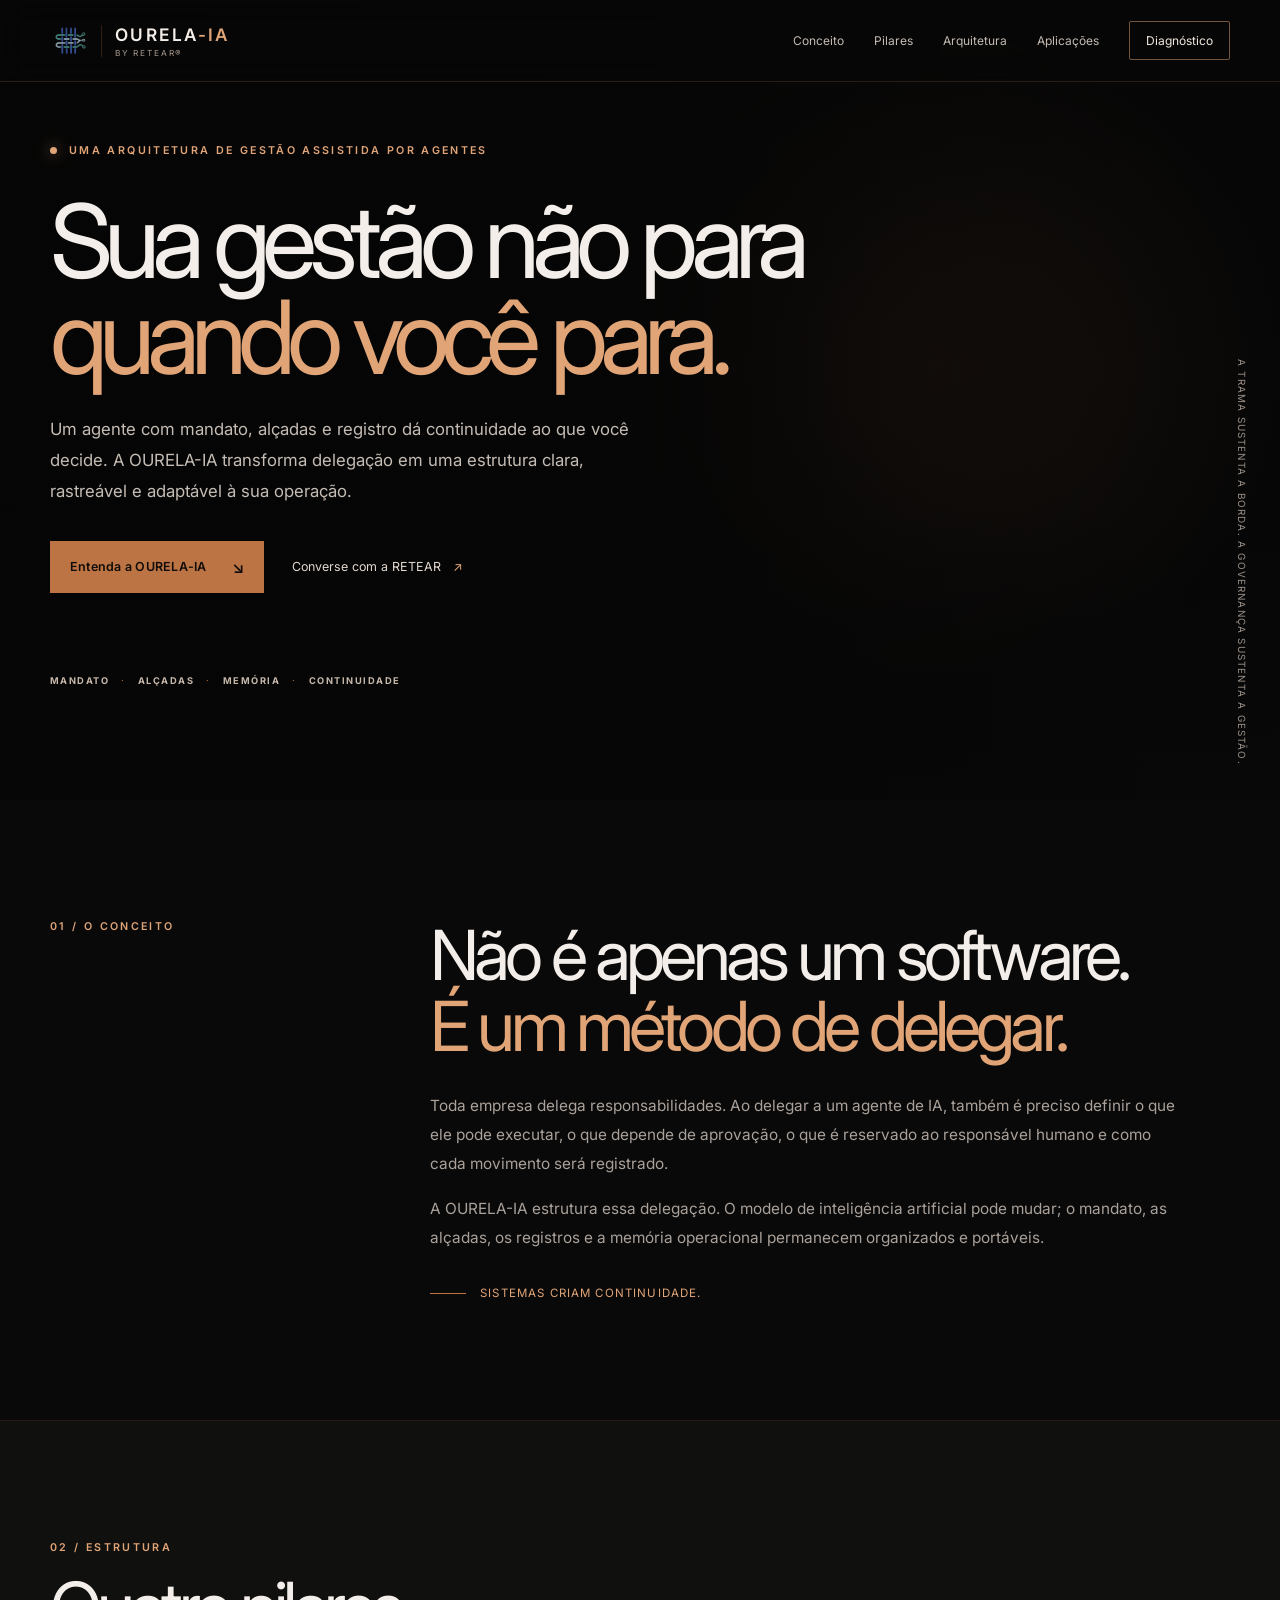
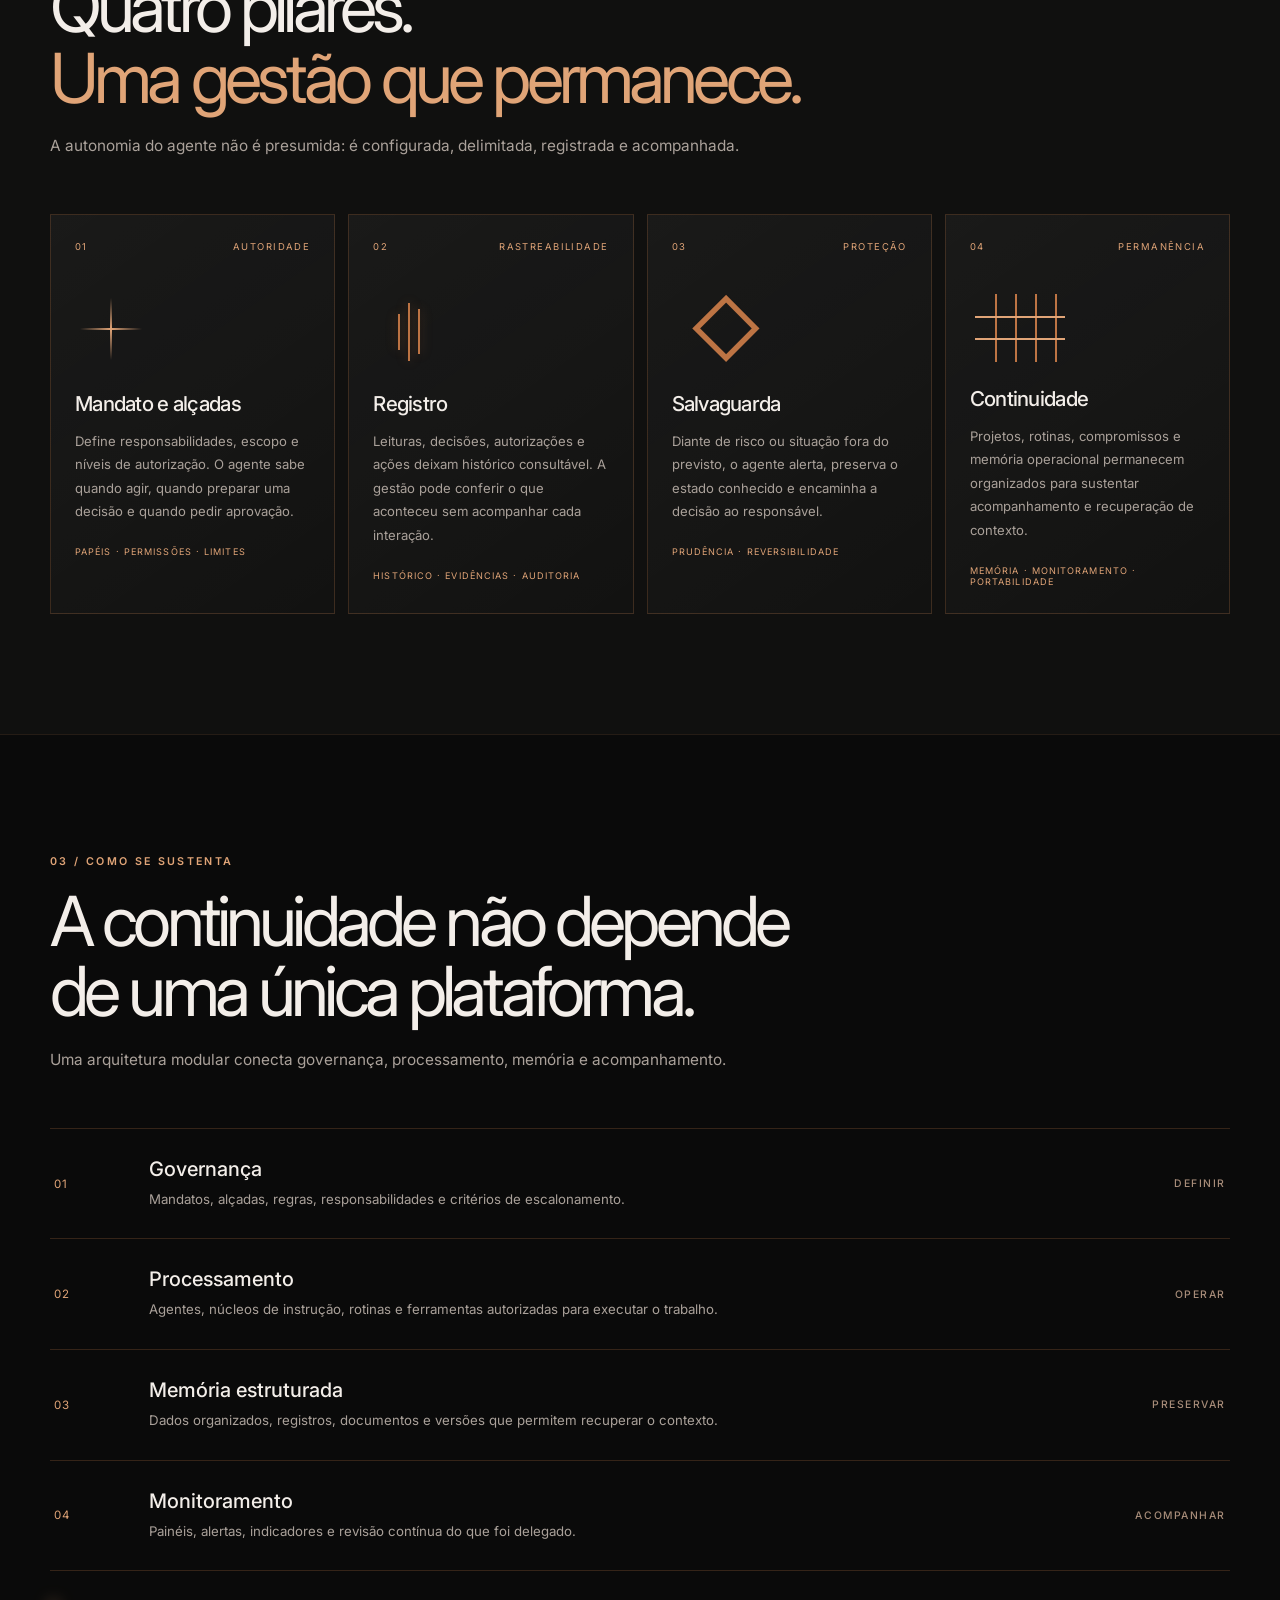
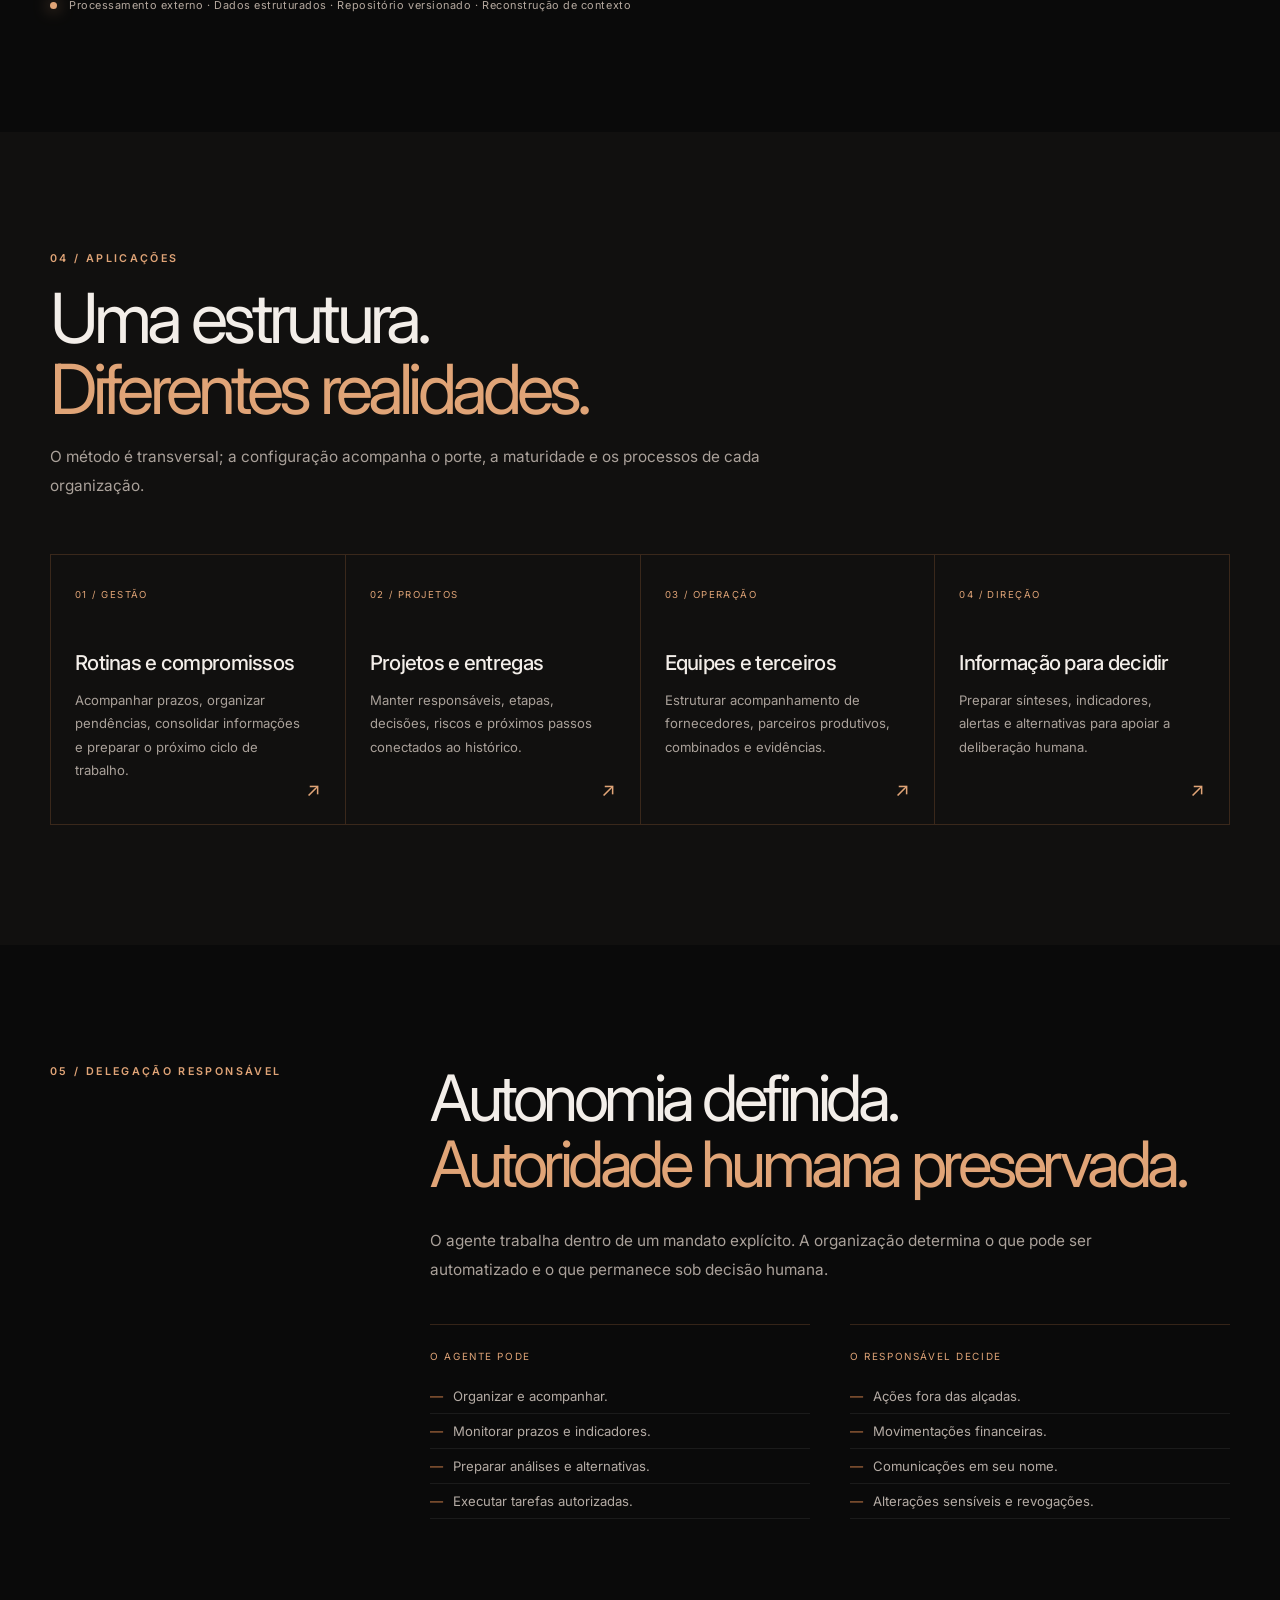
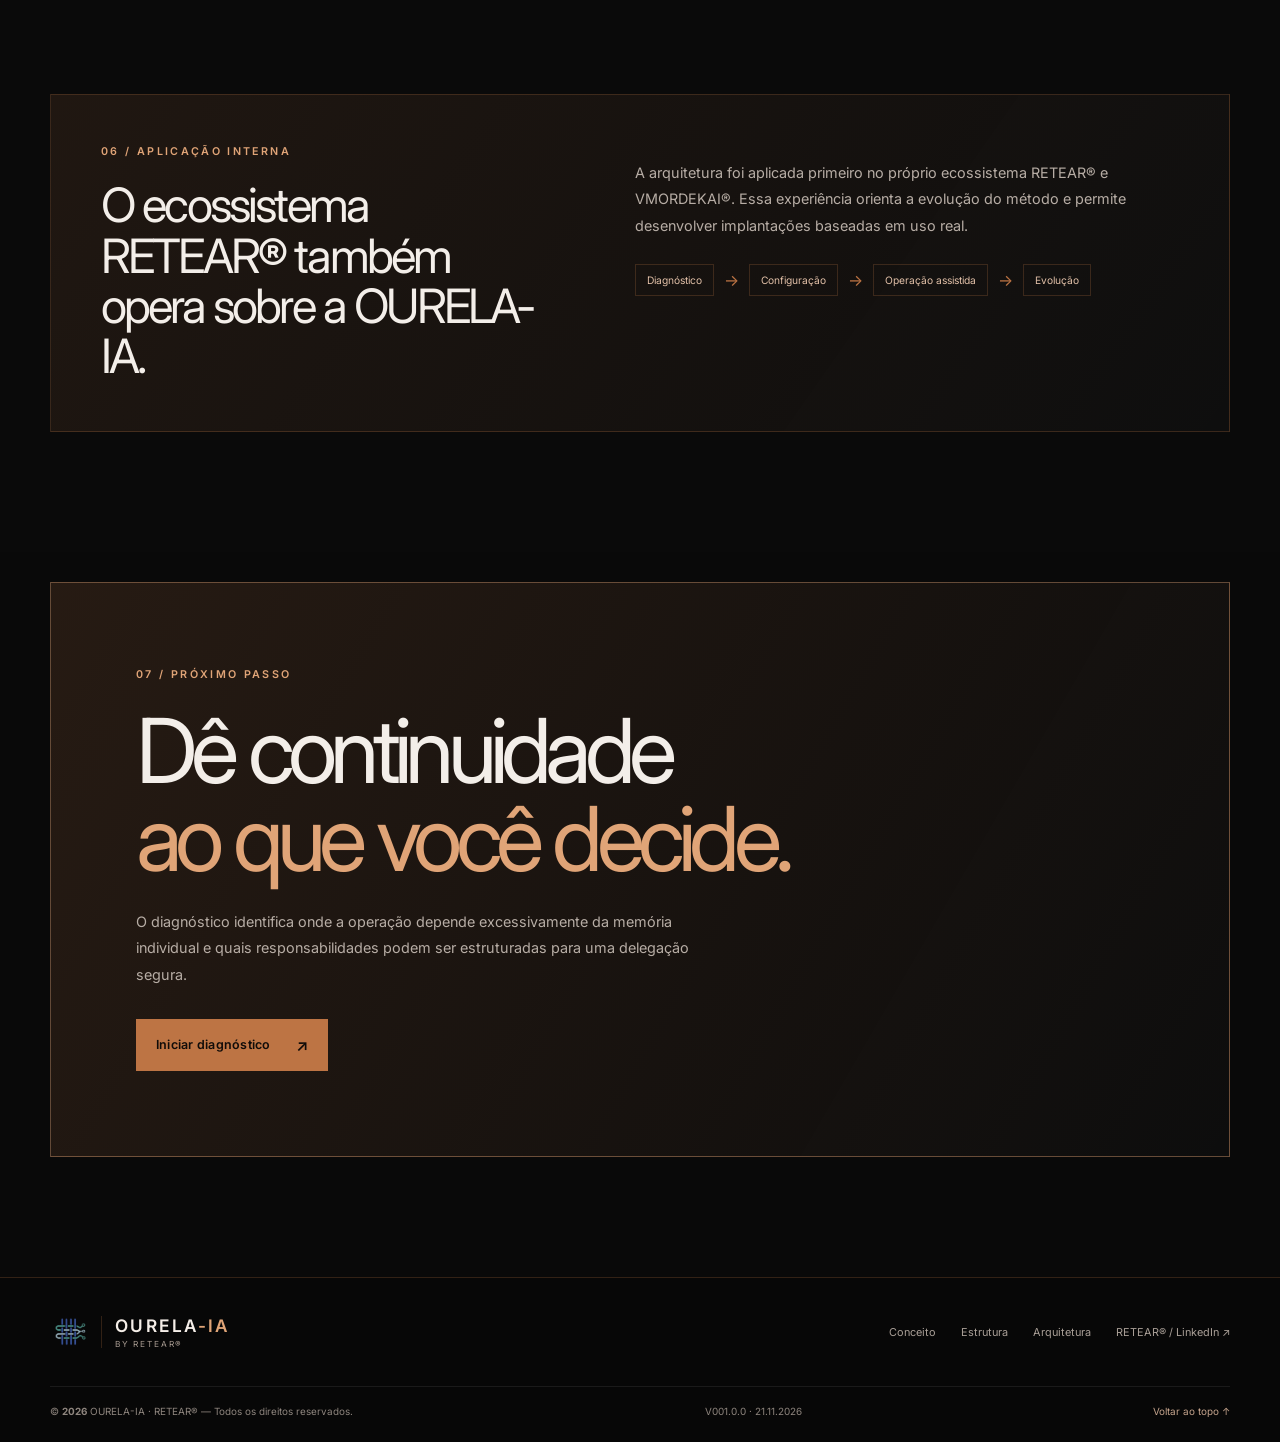
==== index.html @ 4cc05b5e "Initial commit" ====
<!doctype html>
<html lang="pt-BR">
<head>
  <meta charset="utf-8"><meta name="viewport" content="width=device-width,initial-scale=1">
  <title>OURELA-IA — Gestão com continuidade</title>
  <meta name="description" content="OURELA-IA estrutura a delegação a agentes de inteligência artificial com mandato, alçadas, memória operacional e registro.">
  <meta name="theme-color" content="#090909">
  <meta property="og:title" content="OURELA-IA — Gestão com continuidade">
  <meta property="og:description" content="Sua gestão não para quando você para.">
  <meta property="og:image" content="assets/ourela-weave.png">
  <link rel="preconnect" href="https://fonts.googleapis.com"><link rel="preconnect" href="https://fonts.gstatic.com" crossorigin>
  <link href="https://fonts.googleapis.com/css2?family=Inter:wght@300;400;500;600;700&display=swap" rel="stylesheet">
  <link rel="stylesheet" href="css/ourela.css">
</head>
<body id="top">
  <header class="topbar">
    <a class="brand" href="#top" aria-label="OURELA-IA início">
      <img src="assets/logo-retear.png" alt="Símbolo RETEAR" class="brand-symbol">
      <span class="brand-divider"></span><span class="brand-name">OURELA<span>-IA</span><small>by RETEAR®</small></span>
    </a>
    <button class="menu-toggle" aria-expanded="false" aria-controls="main-nav" aria-label="Abrir menu">☰</button>
    <nav id="main-nav"><a href="#conceito">Conceito</a><a href="#pilares">Pilares</a><a href="#arquitetura">Arquitetura</a><a href="#aplicacoes">Aplicações</a><a href="#contato" class="nav-cta">Diagnóstico</a></nav>
  </header>

  <main>
    <section class="hero">
      <div class="hero-image" aria-hidden="true"></div><div class="hero-shade" aria-hidden="true"></div>
      <div class="hero-content wrap">
        <div class="eyebrow reveal"><i></i> Uma arquitetura de gestão assistida por agentes</div>
        <h1 class="reveal">Sua gestão não para <em>quando você para.</em></h1>
        <p class="hero-lead reveal">Um agente com mandato, alçadas e registro dá continuidade ao que você decide. A OURELA-IA transforma delegação em uma estrutura clara, rastreável e adaptável à sua operação.</p>
        <div class="hero-actions reveal"><a class="button button-copper" href="#conceito">Entenda a OURELA-IA <span>↘</span></a><a class="text-link" href="#contato">Converse com a RETEAR <span>↗</span></a></div>
        <div class="hero-stamp reveal"><b>MANDATO</b><span>·</span><b>ALÇADAS</b><span>·</span><b>MEMÓRIA</b><span>·</span><b>CONTINUIDADE</b></div>
      </div>
      <div class="hero-caption">A trama sustenta a borda. A governança sustenta a gestão.</div>
    </section>

    <section class="intro section" id="conceito"><div class="wrap intro-grid">
      <div class="section-label reveal">01 / O conceito</div>
      <div class="intro-copy reveal"><h2>Não é apenas um software.<br><em>É um método de delegar.</em></h2><p>Toda empresa delega responsabilidades. Ao delegar a um agente de IA, também é preciso definir o que ele pode executar, o que depende de aprovação, o que é reservado ao responsável humano e como cada movimento será registrado.</p><p>A OURELA-IA estrutura essa delegação. O modelo de inteligência artificial pode mudar; o mandato, as alçadas, os registros e a memória operacional permanecem organizados e portáveis.</p><div class="signature-line"><span></span> Sistemas criam continuidade.</div></div>
    </div></section>

    <section class="pillars section" id="pilares"><div class="wrap"><div class="section-heading reveal"><div class="section-label">02 / Estrutura</div><h2>Quatro pilares.<br><em>Uma gestão que permanece.</em></h2><p>A autonomia do agente não é presumida: é configurada, delimitada, registrada e acompanhada.</p></div>
      <div class="pillar-grid">
        <article class="pillar reveal"><div class="pillar-top"><span>01</span><span>Autoridade</span></div><div class="pillar-glyph glyph-cross"><i></i><i></i></div><h3>Mandato e alçadas</h3><p>Define responsabilidades, escopo e níveis de autorização. O agente sabe quando agir, quando preparar uma decisão e quando pedir aprovação.</p><small>Papéis · Permissões · Limites</small></article>
        <article class="pillar reveal"><div class="pillar-top"><span>02</span><span>Rastreabilidade</span></div><div class="pillar-glyph glyph-record"><i></i><i></i><i></i></div><h3>Registro</h3><p>Leituras, decisões, autorizações e ações deixam histórico consultável. A gestão pode conferir o que aconteceu sem acompanhar cada interação.</p><small>Histórico · Evidências · Auditoria</small></article>
        <article class="pillar reveal"><div class="pillar-top"><span>03</span><span>Proteção</span></div><div class="pillar-glyph glyph-shield">◇</div><h3>Salvaguarda</h3><p>Diante de risco ou situação fora do previsto, o agente alerta, preserva o estado conhecido e encaminha a decisão ao responsável.</p><small>Prudência · Reversibilidade</small></article>
        <article class="pillar reveal"><div class="pillar-top"><span>04</span><span>Permanência</span></div><div class="pillar-glyph glyph-weave"><i></i><i></i><i></i><i></i></div><h3>Continuidade</h3><p>Projetos, rotinas, compromissos e memória operacional permanecem organizados para sustentar acompanhamento e recuperação de contexto.</p><small>Memória · Monitoramento · Portabilidade</small></article>
      </div>
    </div></section>

    <section class="architecture section" id="arquitetura"><div class="wrap"><div class="section-heading reveal"><div class="section-label">03 / Como se sustenta</div><h2>A continuidade não depende<br>de uma única plataforma.</h2><p>Uma arquitetura modular conecta governança, processamento, memória e acompanhamento.</p></div>
      <div class="architecture-list">
        <article class="architecture-row reveal"><span>01</span><div><h3>Governança</h3><p>Mandatos, alçadas, regras, responsabilidades e critérios de escalonamento.</p></div><b>Definir</b></article>
        <article class="architecture-row reveal"><span>02</span><div><h3>Processamento</h3><p>Agentes, núcleos de instrução, rotinas e ferramentas autorizadas para executar o trabalho.</p></div><b>Operar</b></article>
        <article class="architecture-row reveal"><span>03</span><div><h3>Memória estruturada</h3><p>Dados organizados, registros, documentos e versões que permitem recuperar o contexto.</p></div><b>Preservar</b></article>
        <article class="architecture-row reveal"><span>04</span><div><h3>Monitoramento</h3><p>Painéis, alertas, indicadores e revisão contínua do que foi delegado.</p></div><b>Acompanhar</b></article>
      </div>
      <div class="architecture-foot reveal"><span class="pulse-dot"></span> Processamento externo · Dados estruturados · Repositório versionado · Reconstrução de contexto</div>
    </div></section>

    <section class="applications section" id="aplicacoes"><div class="wrap"><div class="section-heading reveal"><div class="section-label">04 / Aplicações</div><h2>Uma estrutura.<br><em>Diferentes realidades.</em></h2><p>O método é transversal; a configuração acompanha o porte, a maturidade e os processos de cada organização.</p></div>
      <div class="application-grid">
        <article class="application reveal"><span>01 / GESTÃO</span><h3>Rotinas e compromissos</h3><p>Acompanhar prazos, organizar pendências, consolidar informações e preparar o próximo ciclo de trabalho.</p><b>↗</b></article>
        <article class="application reveal"><span>02 / PROJETOS</span><h3>Projetos e entregas</h3><p>Manter responsáveis, etapas, decisões, riscos e próximos passos conectados ao histórico.</p><b>↗</b></article>
        <article class="application reveal"><span>03 / OPERAÇÃO</span><h3>Equipes e terceiros</h3><p>Estruturar acompanhamento de fornecedores, parceiros produtivos, combinados e evidências.</p><b>↗</b></article>
        <article class="application reveal"><span>04 / DIREÇÃO</span><h3>Informação para decidir</h3><p>Preparar sínteses, indicadores, alertas e alternativas para apoiar a deliberação humana.</p><b>↗</b></article>
      </div>
    </div></section>

    <section class="human section"><div class="wrap human-grid"><div class="section-label reveal">05 / Delegação responsável</div><div class="human-copy reveal"><h2>Autonomia definida.<br><em>Autoridade humana preservada.</em></h2><p>O agente trabalha dentro de um mandato explícito. A organização determina o que pode ser automatizado e o que permanece sob decisão humana.</p><div class="human-columns"><div><small>O AGENTE PODE</small><ul><li>Organizar e acompanhar.</li><li>Monitorar prazos e indicadores.</li><li>Preparar análises e alternativas.</li><li>Executar tarefas autorizadas.</li></ul></div><div><small>O RESPONSÁVEL DECIDE</small><ul><li>Ações fora das alçadas.</li><li>Movimentações financeiras.</li><li>Comunicações em seu nome.</li><li>Alterações sensíveis e revogações.</li></ul></div></div></div></div></section>

    <section class="proof section"><div class="wrap proof-panel reveal"><div><div class="section-label">06 / Aplicação interna</div><h2>O ecossistema RETEAR® também opera sobre a OURELA-IA.</h2></div><div><p>A arquitetura foi aplicada primeiro no próprio ecossistema RETEAR® e VMORDEKAI®. Essa experiência orienta a evolução do método e permite desenvolver implantações baseadas em uso real.</p><div class="steps"><span>Diagnóstico</span><i>→</i><span>Configuração</span><i>→</i><span>Operação assistida</span><i>→</i><span>Evolução</span></div></div></div></section>

    <section class="contact section" id="contato"><div class="wrap contact-panel reveal"><div class="section-label">07 / Próximo passo</div><h2>Dê continuidade<br><em>ao que você decide.</em></h2><p>O diagnóstico identifica onde a operação depende excessivamente da memória individual e quais responsabilidades podem ser estruturadas para uma delegação segura.</p><a class="button button-copper" href="https://wa.me/5541997584893?text=Ol%C3%A1%21%20Gostaria%20de%20conhecer%20a%20OURELA-IA%20e%20agendar%20um%20diagn%C3%B3stico." target="_blank" rel="noopener noreferrer">Iniciar diagnóstico <span>↗</span></a></div></section>
  </main>

  <footer class="footer"><div class="wrap footer-main"><a class="brand footer-brand" href="#top"><img src="assets/logo-retear.png" alt="Símbolo RETEAR" class="brand-symbol"><span class="brand-divider"></span><span class="brand-name">OURELA<span>-IA</span><small>by RETEAR®</small></span></a><div class="footer-links"><a href="#conceito">Conceito</a><a href="#pilares">Estrutura</a><a href="#arquitetura">Arquitetura</a><a href="https://www.linkedin.com/in/victormordekai/" target="_blank" rel="noopener noreferrer">RETEAR® / LinkedIn ↗</a></div></div><div class="wrap footer-bottom"><span>© <b data-year>2026</b> OURELA-IA · RETEAR® — Todos os direitos reservados.</span><span>V001.0.0 · 21.11.2026</span><a href="#top">Voltar ao topo ↑</a></div></footer>
  <script src="js/ourela.js"></script>
</body>
</html>
---- css/ourela.css ----
:root{--bg:#090909;--panel:#11100f;--text:#f3eee9;--muted:#aaa19a;--copper:#bd7444;--copper2:#e0a477;--line:rgba(189,116,68,.24);--max:1180px}*{box-sizing:border-box}html{scroll-behavior:smooth;scroll-padding-top:90px}body{margin:0;background:var(--bg);color:var(--text);font-family:Inter,Arial,sans-serif;font-weight:400;-webkit-font-smoothing:antialiased}a{color:inherit;text-decoration:none}.wrap{width:min(var(--max),calc(100% - 64px));margin-inline:auto}.topbar{height:82px;padding:0 max(32px,calc((100vw - var(--max))/2));display:flex;align-items:center;justify-content:space-between;position:absolute;z-index:10;top:0;left:0;right:0;border-bottom:1px solid rgba(224,164,119,.16);background:rgba(8,8,8,.52);backdrop-filter:blur(16px)}.brand{display:flex;align-items:center;gap:13px}.brand-symbol{width:38px;height:38px;object-fit:contain;filter:brightness(1.45) saturate(.7)}.brand-divider{height:32px;width:1px;background:var(--line)}.brand-name{font-size:1.08rem;font-weight:600;letter-spacing:.14em;color:#f5eee8}.brand-name>span{color:var(--copper2)}.brand-name small{display:block;margin-top:3px;font-size:.52rem;letter-spacing:.22em;text-transform:uppercase;color:#a79a90;font-weight:400}.topbar nav{display:flex;align-items:center;gap:30px}.topbar nav a{font-size:.75rem;color:#c4bbb3;transition:color .25s}.topbar nav a:hover{color:var(--copper2)}.topbar nav .nav-cta{border:1px solid rgba(224,164,119,.5);padding:11px 16px;border-radius:2px;color:#f2e8df}.menu-toggle{display:none;background:none;border:0;color:#f2e8df;font-size:1.4rem}.hero{min-height:800px;position:relative;display:flex;align-items:center;overflow:hidden;background:#070707}.hero-image,.hero-shade{position:absolute;inset:0}.hero-image{background:url('../assets/ourela-weave.png') center/cover;transform:scale(1.035);animation:slow-drift 24s ease-in-out infinite alternate}.hero-shade{background:linear-gradient(90deg,rgba(5,5,5,.97) 0%,rgba(5,5,5,.86) 42%,rgba(5,5,5,.2) 100%),linear-gradient(0deg,#090909 0%,transparent 35%),radial-gradient(circle at 73% 46%,rgba(189,116,68,.13),transparent 34%)}.hero-content{position:relative;padding-top:130px;padding-bottom:100px;max-width:var(--max)}.eyebrow,.section-label{font-size:.67rem;text-transform:uppercase;letter-spacing:.22em;color:var(--copper2);font-weight:600}.eyebrow{display:flex;align-items:center;gap:12px}.eyebrow i,.pulse-dot{width:7px;height:7px;border-radius:50%;background:var(--copper2);box-shadow:0 0 16px rgba(224,164,119,.8)}.hero h1{font-size:clamp(3.7rem,8vw,7.5rem);line-height:.94;letter-spacing:-.085em;font-weight:400;max-width:850px;margin:36px 0 28px}.hero h1 em,.section-heading h2 em,.intro h2 em,.human h2 em,.contact h2 em{font-style:normal;color:var(--copper2)}.hero-lead{max-width:610px;color:#c5bcb4;font-size:1.05rem;line-height:1.85}.hero-actions{display:flex;align-items:center;gap:28px;margin-top:34px}.button{display:inline-flex;align-items:center;gap:25px;padding:16px 20px;font-size:.78rem;font-weight:600;letter-spacing:.02em;transition:transform .25s,background .25s}.button:hover{transform:translateY(-3px)}.button-copper{background:var(--copper);color:#100c09}.button-copper:hover{background:var(--copper2)}.button span{font-size:1rem}.text-link{font-size:.78rem;color:#e2d8cf}.text-link span{color:var(--copper2);margin-left:8px}.hero-stamp{display:flex;gap:12px;align-items:center;margin-top:82px;font-size:.58rem;letter-spacing:.16em;color:#c6b7aa}.hero-stamp span{color:var(--copper)}.hero-caption{position:absolute;right:32px;bottom:35px;font-size:.62rem;letter-spacing:.12em;color:rgba(236,221,208,.64);text-transform:uppercase;writing-mode:vertical-rl}.section{padding:120px 0}.intro-grid,.human-grid{display:grid;grid-template-columns:.55fr 1.45fr;gap:6vw}.intro-copy{max-width:800px}.intro h2,.section-heading h2,.human h2{font-size:clamp(2.6rem,5.4vw,5rem);line-height:1.02;letter-spacing:-.07em;font-weight:400;margin:0 0 30px}.intro-copy p,.section-heading p,.human-copy>p{color:var(--muted);line-height:1.9;font-size:.96rem;max-width:760px}.signature-line{display:flex;align-items:center;gap:14px;color:var(--copper2);font-size:.72rem;letter-spacing:.1em;text-transform:uppercase;margin-top:34px}.signature-line span{width:36px;height:1px;background:var(--copper)}.pillars{background:#10100f;border-top:1px solid rgba(189,116,68,.12);border-bottom:1px solid rgba(189,116,68,.12)}.section-heading{max-width:760px;margin-bottom:54px}.section-heading h2{margin:18px 0}.pillar-grid{display:grid;grid-template-columns:repeat(4,1fr);gap:13px}.pillar{min-height:380px;padding:26px 24px;border:1px solid var(--line);background:linear-gradient(145deg,rgba(255,255,255,.045),rgba(255,255,255,.008));position:relative;overflow:hidden;transition:transform .45s,border-color .4s,background .4s}.pillar:after{content:"";position:absolute;left:-20%;right:-20%;bottom:-110px;height:190px;background:radial-gradient(ellipse,rgba(189,116,68,.17),transparent 70%);opacity:0;transition:opacity .4s}.pillar:hover{transform:translateY(-7px);border-color:rgba(224,164,119,.7);background:linear-gradient(145deg,rgba(189,116,68,.1),rgba(255,255,255,.01))}.pillar:hover:after{opacity:1}.pillar-top{display:flex;justify-content:space-between;color:var(--copper2);font-size:.59rem;letter-spacing:.15em;text-transform:uppercase}.pillar-glyph{height:75px;margin:42px 0 22px;position:relative;color:var(--copper2)}.glyph-cross i{position:absolute;left:35px;top:4px;width:2px;height:62px;background:linear-gradient(transparent,var(--copper2),transparent)}.glyph-cross i:nth-child(2){transform:rotate(90deg)}.glyph-record{display:flex;align-items:center;gap:8px;padding-left:25px}.glyph-record i{width:2px;height:36px;background:var(--copper);box-shadow:0 0 12px rgba(189,116,68,.4)}.glyph-record i:nth-child(2){height:58px}.glyph-record i:nth-child(3){height:45px}.glyph-shield{font-size:4.4rem;line-height:1;padding-left:18px;color:var(--copper)}.glyph-weave{width:90px;height:70px;margin-left:5px}.glyph-weave i{position:absolute;width:2px;height:68px;left:20px;top:0;background:var(--copper)}.glyph-weave i:nth-child(2){left:40px}.glyph-weave i:nth-child(3){left:60px}.glyph-weave i:nth-child(4){left:80px}.glyph-weave:after,.glyph-weave:before{content:"";position:absolute;left:0;right:0;top:22px;height:2px;background:var(--copper2);box-shadow:0 22px 0 var(--copper2)}.pillar h3,.application h3{font-size:1.28rem;font-weight:500;letter-spacing:-.035em;margin:0 0 13px}.pillar p,.application p{font-size:.82rem;line-height:1.8;color:#aaa19a}.pillar>small{display:block;margin-top:22px;color:var(--copper2);font-size:.57rem;letter-spacing:.12em;text-transform:uppercase}.architecture{background:#0a0a0a}.architecture .section-heading{max-width:800px}.architecture-list{border-top:1px solid var(--line)}.architecture-row{display:grid;grid-template-columns:70px 1fr 130px;gap:25px;align-items:center;padding:28px 4px;border-bottom:1px solid var(--line);transition:padding .3s,background .3s}.architecture-row:hover{padding-left:15px;background:linear-gradient(90deg,rgba(189,116,68,.08),transparent)}.architecture-row>span{font-size:.72rem;color:var(--copper2);letter-spacing:.1em}.architecture-row h3{font-size:1.25rem;font-weight:500;margin:0 0 7px}.architecture-row p{font-size:.83rem;color:var(--muted);margin:0;line-height:1.7}.architecture-row>b{text-align:right;color:#a78c79;font-size:.65rem;letter-spacing:.15em;text-transform:uppercase;font-weight:500}.architecture-foot{display:flex;align-items:center;gap:12px;margin-top:27px;color:#b5a99f;font-size:.68rem;letter-spacing:.05em}.pulse-dot{animation:pulse 2.2s infinite}.applications{background:#11100f}.application-grid{display:grid;grid-template-columns:repeat(4,1fr);border-top:1px solid var(--line);border-left:1px solid var(--line)}.application{min-height:270px;padding:27px 24px;border-right:1px solid var(--line);border-bottom:1px solid var(--line);position:relative;transition:background .35s}.application:hover{background:rgba(189,116,68,.08)}.application>span{font-size:.6rem;color:var(--copper2);letter-spacing:.15em}.application h3{margin-top:48px}.application p{max-width:230px}.application>b{position:absolute;right:24px;bottom:23px;color:var(--copper2);font-size:1.2rem;font-weight:400}.human{background:#0a0a0a}.human-grid{align-items:start}.human-copy{max-width:850px}.human h2{font-size:clamp(2.5rem,5vw,4.5rem)}.human-columns{display:grid;grid-template-columns:1fr 1fr;gap:40px;margin-top:40px}.human-columns>div{padding-top:19px;border-top:1px solid var(--line)}.human-columns small{color:var(--copper2);font-size:.62rem;letter-spacing:.16em}.human-columns ul{list-style:none;padding:0;margin:15px 0}.human-columns li{font-size:.82rem;color:#b5aca5;padding:9px 0;border-bottom:1px solid rgba(255,255,255,.07)}.human-columns li:before{content:"—";color:var(--copper);margin-right:10px}.proof{padding-top:40px;padding-bottom:120px;background:#0a0a0a}.proof-panel{display:grid;grid-template-columns:.9fr 1.1fr;gap:7vw;padding:50px;border:1px solid var(--line);background:linear-gradient(125deg,rgba(189,116,68,.12),rgba(255,255,255,.015))}.proof h2{font-size:clamp(2rem,3.7vw,3.5rem);line-height:1.06;letter-spacing:-.06em;font-weight:400;margin:22px 0 0}.proof p,.contact p{color:#b7ada5;font-size:.9rem;line-height:1.85}.steps{display:flex;flex-wrap:wrap;align-items:center;gap:10px;margin-top:24px}.steps span{font-size:.64rem;color:#e2c0a8;border:1px solid var(--line);padding:9px 11px}.steps i{font-style:normal;color:var(--copper)}.contact{padding-top:30px;padding-bottom:120px}.contact-panel{padding:clamp(34px,7vw,85px);border:1px solid rgba(224,164,119,.4);background:linear-gradient(120deg,rgba(189,116,68,.16),rgba(255,255,255,.015)),url('../assets/ourela-weave.png') center/cover;background-blend-mode:normal,soft-light}.contact h2{font-size:clamp(3rem,7vw,6rem);line-height:.98;letter-spacing:-.075em;font-weight:400;margin:26px 0}.contact p{max-width:570px;margin-bottom:30px}.footer{border-top:1px solid var(--line);background:#070707}.footer-main{display:flex;justify-content:space-between;align-items:center;padding:35px 0}.footer-links{display:flex;gap:25px;flex-wrap:wrap}.footer-links a{font-size:.68rem;color:#a99f97}.footer-links a:hover{color:var(--copper2)}.footer-bottom{display:flex;justify-content:space-between;gap:20px;padding:18px 0 25px;border-top:1px solid rgba(255,255,255,.08);font-size:.62rem;color:#8e857e}.footer-bottom a{color:#c5a48d}.reveal{opacity:0;transform:translateY(22px);transition:opacity .8s ease,transform .8s cubic-bezier(.2,.8,.2,1)}.reveal.visible{opacity:1;transform:translateY(0)}.pillar:nth-child(2),.application:nth-child(2){transition-delay:.08s}.pillar:nth-child(3),.application:nth-child(3){transition-delay:.16s}.pillar:nth-child(4),.application:nth-child(4){transition-delay:.24s}@keyframes slow-drift{from{transform:scale(1.035) translate3d(0,0,0)}to{transform:scale(1.1) translate3d(-1.2%,.7%,0)}}@keyframes pulse{0%,100%{opacity:.55;box-shadow:0 0 0 0 rgba(224,164,119,.3)}50%{opacity:1;box-shadow:0 0 0 7px rgba(224,164,119,0)}}@media(max-width:980px){.topbar nav{gap:17px}.pillar-grid,.application-grid{grid-template-columns:repeat(2,1fr)}.pillar{min-height:330px}.proof-panel{grid-template-columns:1fr;gap:25px}.hero{min-height:740px}.hero-caption{display:none}}@media(max-width:700px){.wrap{width:calc(100% - 38px)}.topbar{height:72px;padding:0 19px}.brand-symbol{width:32px;height:32px}.menu-toggle{display:block}.topbar nav{display:none;position:absolute;top:72px;left:0;right:0;padding:20px;background:rgba(8,8,8,.97);border-bottom:1px solid var(--line);flex-direction:column;align-items:stretch;gap:0}.topbar nav.open{display:flex}.topbar nav a{padding:13px 5px}.topbar nav .nav-cta{margin-top:8px;text-align:center}.hero{min-height:760px}.hero-image{background-position:58% center}.hero-shade{background:linear-gradient(90deg,rgba(5,5,5,.91),rgba(5,5,5,.68)),linear-gradient(0deg,#090909,transparent 50%)}.hero-content{padding-top:130px;padding-bottom:70px}.hero h1{font-size:clamp(3.4rem,15vw,5.3rem);margin-top:28px}.hero-lead{font-size:.95rem}.hero-stamp{margin-top:60px;gap:7px;font-size:.49rem}.hero-actions{align-items:flex-start;flex-direction:column;gap:20px}.section{padding:82px 0}.intro-grid,.human-grid{grid-template-columns:1fr;gap:27px}.intro h2,.section-heading h2,.human h2{font-size:clamp(2.6rem,12vw,4rem)}.pillar-grid,.application-grid{grid-template-columns:1fr}.pillar{min-height:0;padding:24px}.pillar-glyph{margin:25px 0 15px;height:55px}.pillar h3{font-size:1.2rem}.application{min-height:220px}.application h3{margin-top:32px}.architecture-row{grid-template-columns:36px 1fr;gap:15px}.architecture-row>b{grid-column:2;text-align:left}.architecture-foot{align-items:flex-start;line-height:1.7}.human-columns{grid-template-columns:1fr;gap:18px}.proof{padding-top:0}.proof-panel{padding:30px 23px}.footer-main,.footer-bottom{align-items:flex-start;flex-direction:column}.footer-links{gap:16px}.footer-bottom{line-height:1.7}}@media(prefers-reduced-motion:reduce){html{scroll-behavior:auto}.reveal{opacity:1;transform:none;transition:none}.hero-image{animation:none}.pulse-dot{animation:none}}
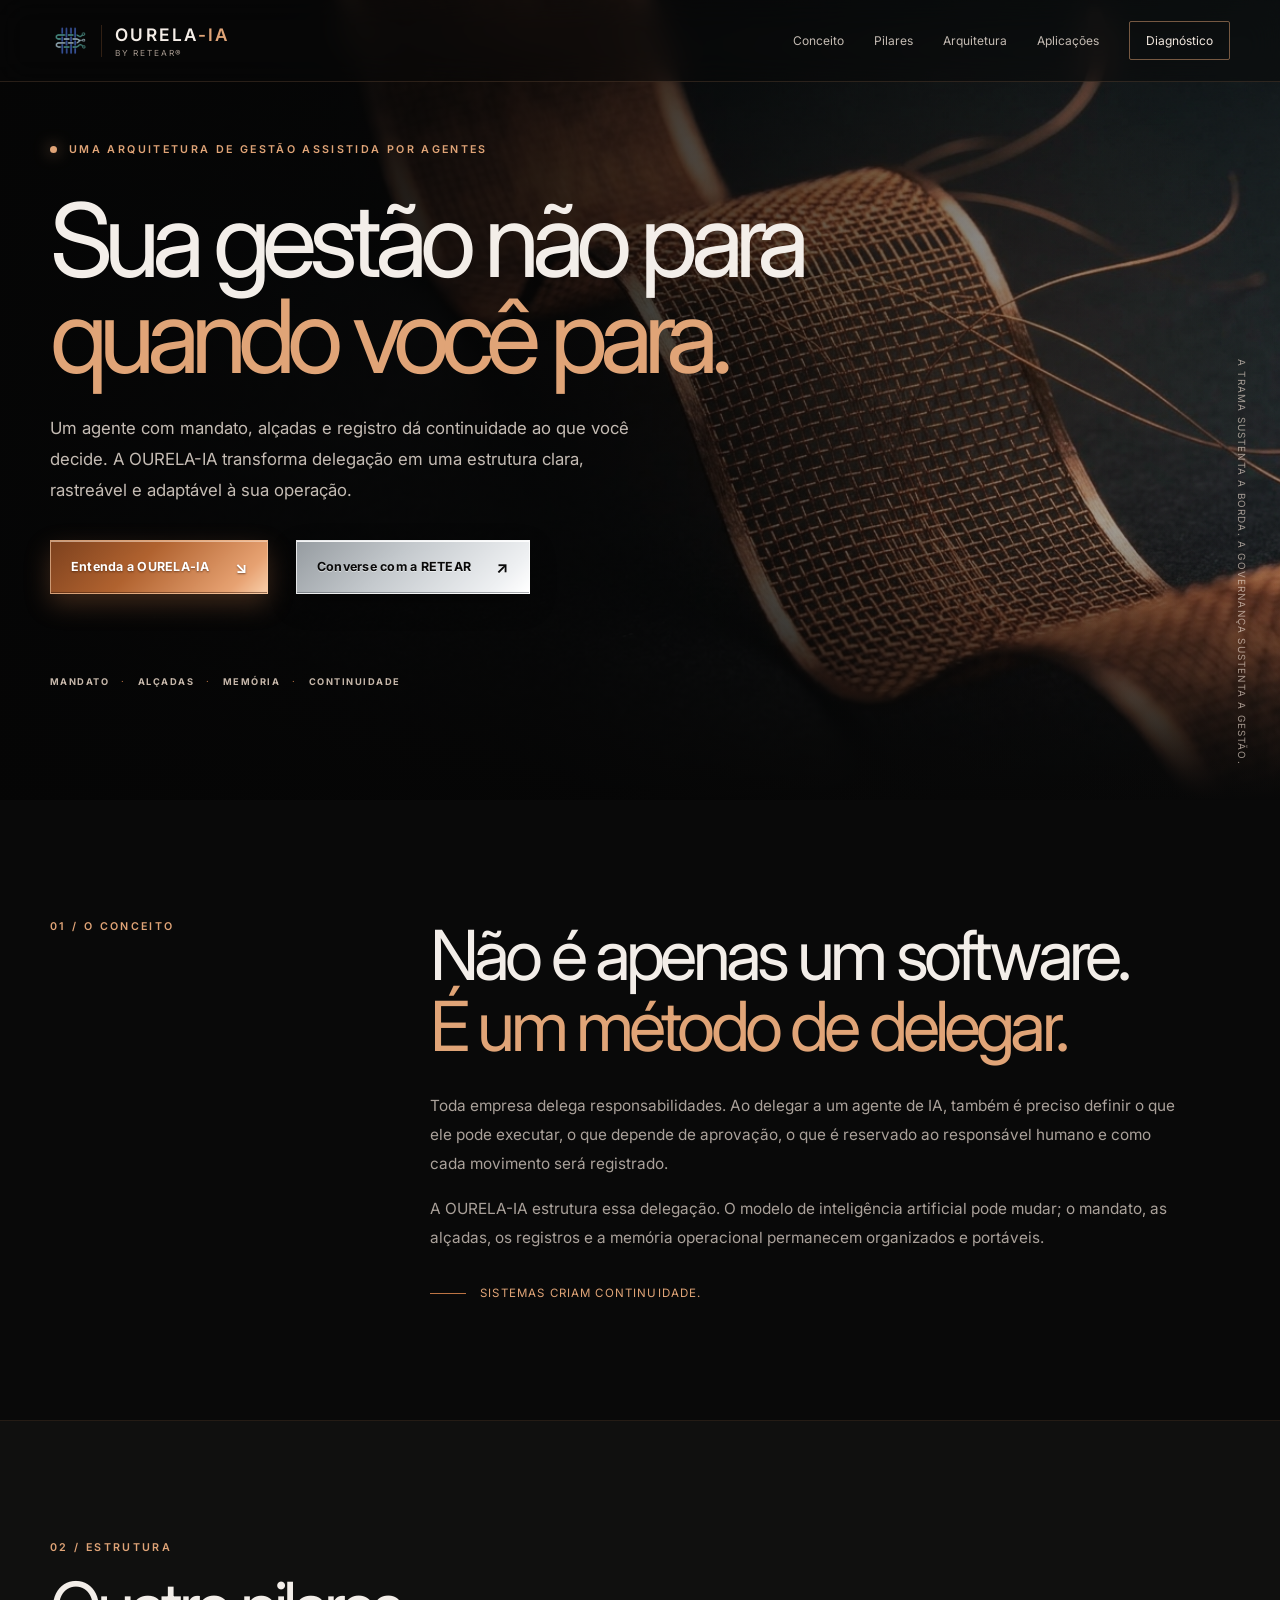
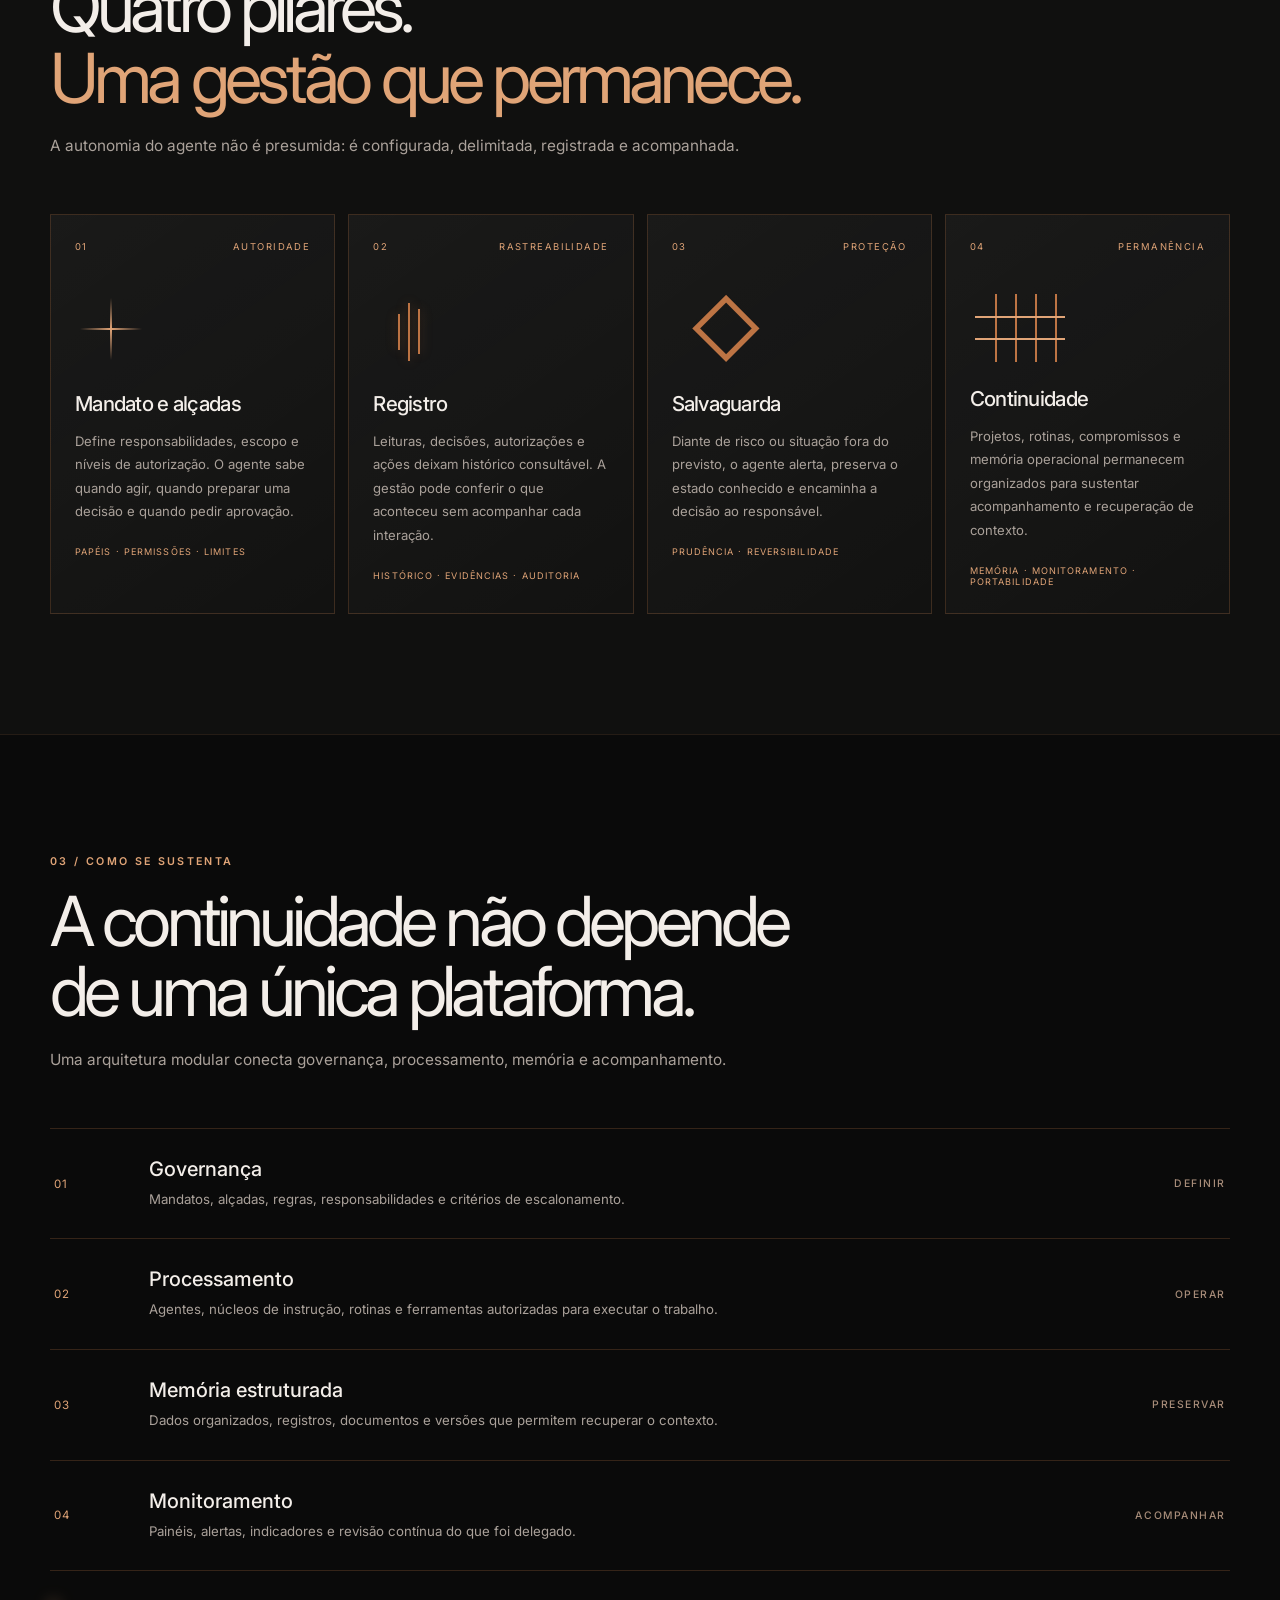
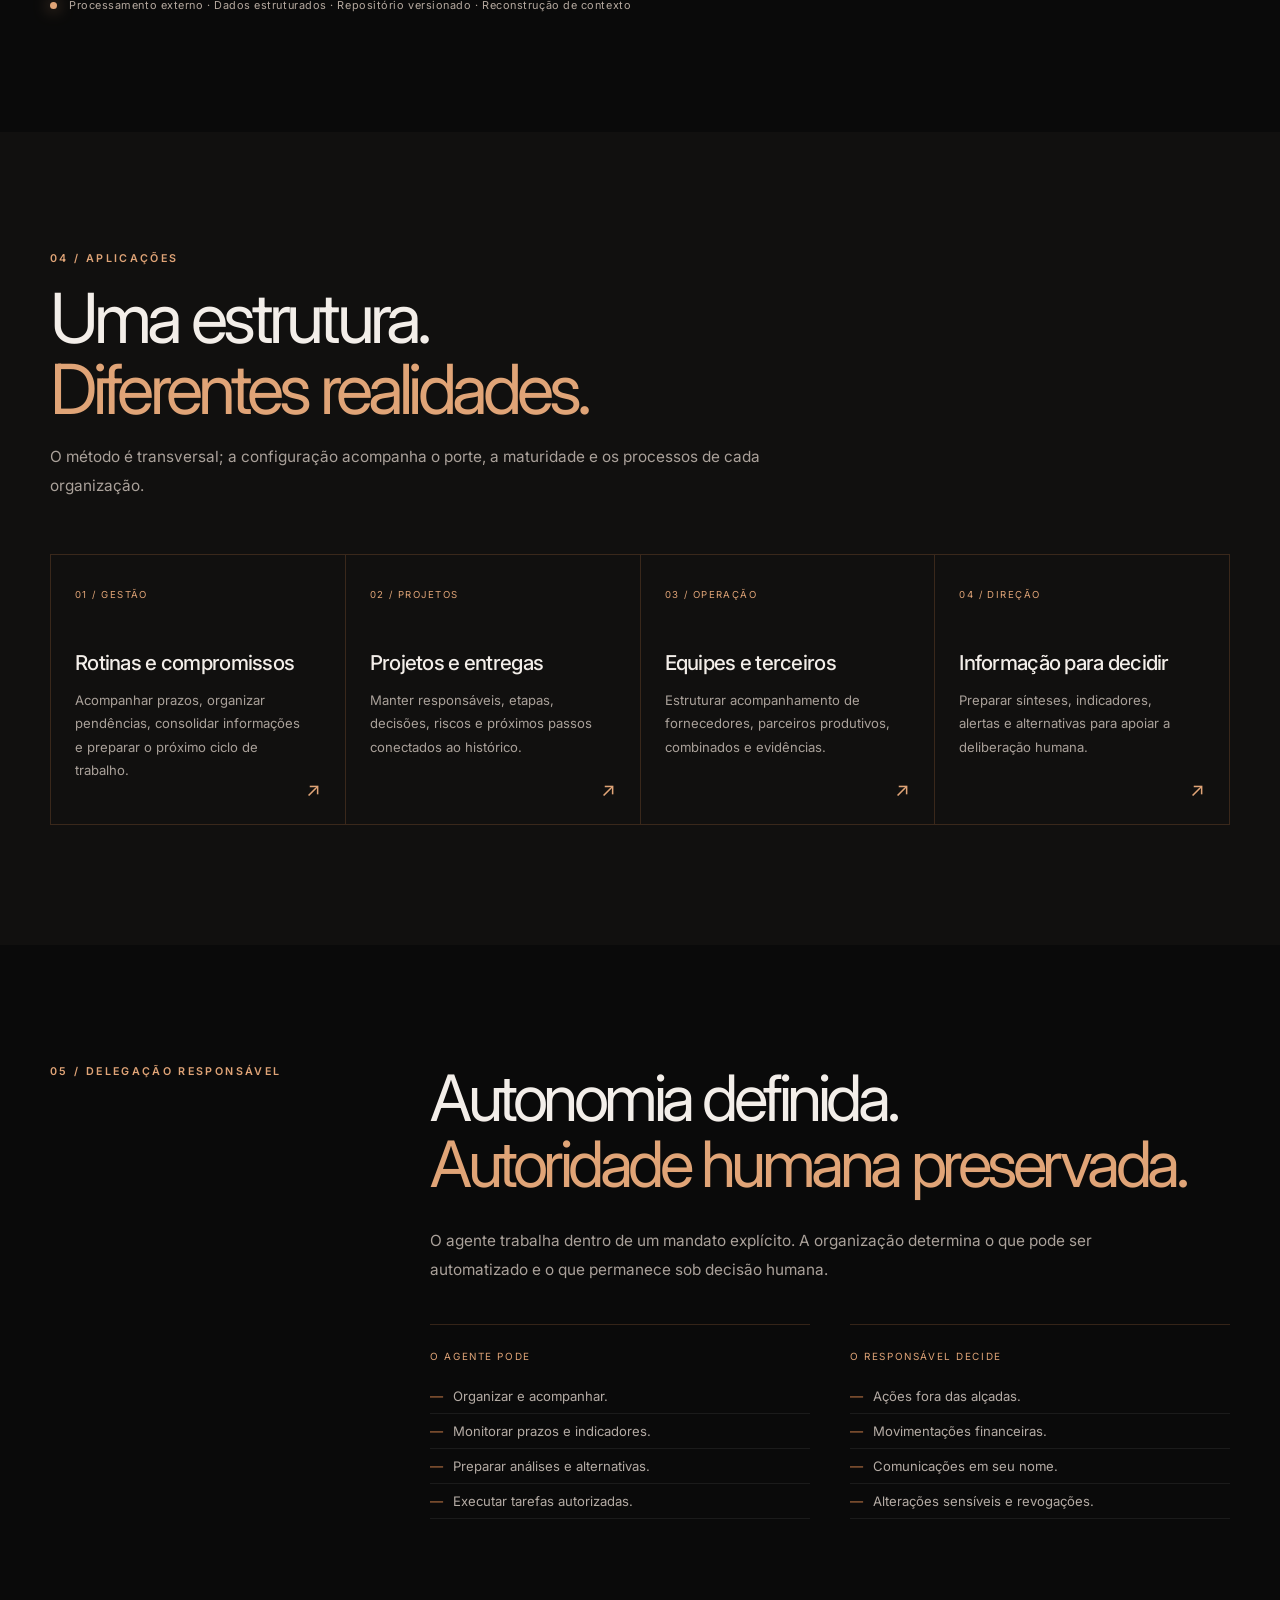
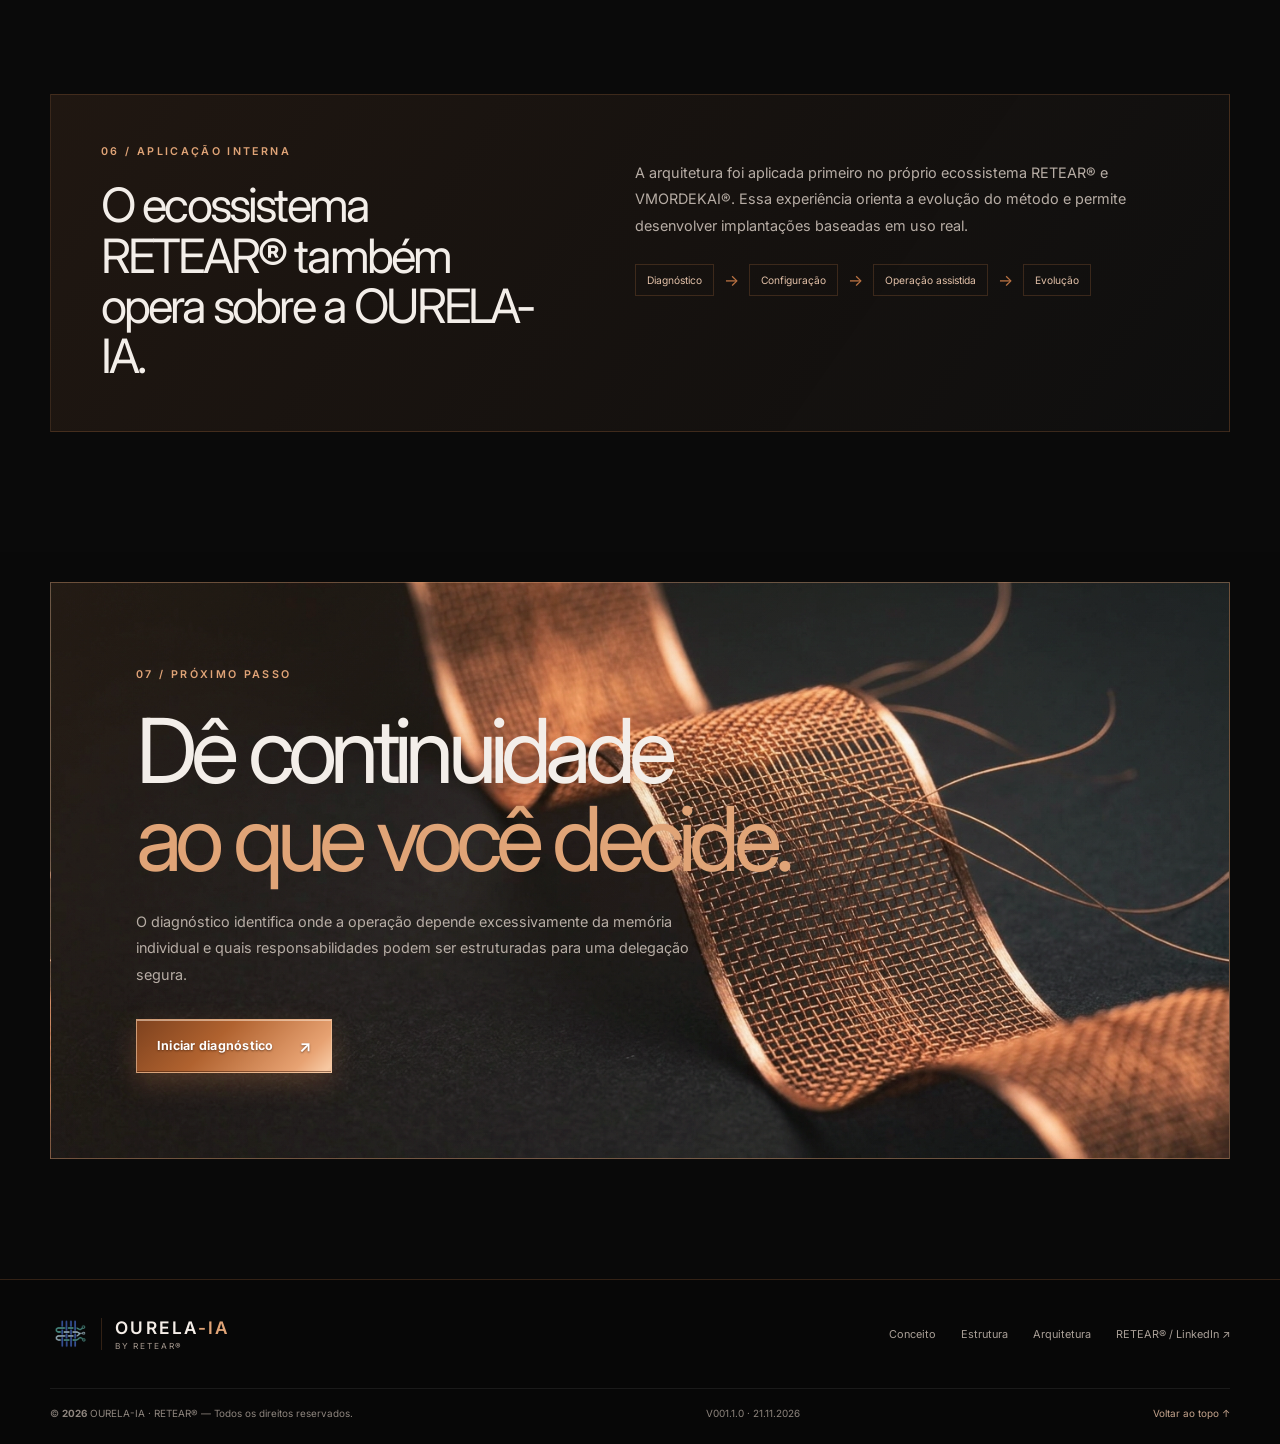
==== commit 8b0065cf: "V001.1.0: navbar recolhível (HUD #-IA + HUD menu), HUD de diagnóstico e botões cobre/platina · VMORD" ====
--- a/index.html
+++ b/index.html
@@ -1,24 +1,94 @@
 <!doctype html>
 <html lang="pt-BR">
 <head>
-  <meta charset="utf-8"><meta name="viewport" content="width=device-width,initial-scale=1">
-  <title>OURELA-IA — Gestão com continuidade</title>
-  <meta name="description" content="OURELA-IA estrutura a delegação a agentes de inteligência artificial com mandato, alçadas, memória operacional e registro.">
+  <!-- Base -->
+  <meta charset="utf-8">
+  <meta http-equiv="content-language" content="pt-BR">
+  <meta name="viewport" content="width=device-width, initial-scale=1">
+
+  <!-- SEO -->
+  <title>OURELA-IA · Gestão com continuidade | Agente de IA com mandato, alçadas e registro</title>
+  <meta name="description" content="Sua gestão não para quando você para. A OURELA-IA estrutura a delegação a agentes de IA com mandato, alçadas, memória operacional e registro, do microempreendedor à grande indústria. Uma Frente estrutural RETEAR®.">
+  <meta name="keywords" content="OURELA-IA, agente de IA para gestão, gestão com continuidade, delegação a inteligência artificial, governança de IA, alçadas, mandato, registro de decisões, gestão de projetos, gestão de terceiros, fornecedores, confecção, indústria têxtil, moda, pequenas empresas, RETEAR">
+  <meta name="author" content="Victor Mordekai Ferreira">
+  <meta name="copyright" content="© OURELA-IA · Frente estrutural RETEAR®">
+  <link rel="canonical" href="https://victormordekai.github.io/ourela-ia/">
+
+  <!-- Indexação -->
+  <meta name="robots" content="index, follow, max-image-preview:large">
+  <meta name="googlebot" content="index, follow">
+
+  <!-- Mobile e tema -->
   <meta name="theme-color" content="#090909">
-  <meta property="og:title" content="OURELA-IA — Gestão com continuidade">
-  <meta property="og:description" content="Sua gestão não para quando você para.">
-  <meta property="og:image" content="assets/ourela-weave.png">
-  <link rel="preconnect" href="https://fonts.googleapis.com"><link rel="preconnect" href="https://fonts.gstatic.com" crossorigin>
+  <meta name="color-scheme" content="dark">
+  <meta name="mobile-web-app-capable" content="yes">
+  <meta name="apple-mobile-web-app-capable" content="yes">
+  <meta name="apple-mobile-web-app-status-bar-style" content="black-translucent">
+  <meta name="apple-mobile-web-app-title" content="OURELA-IA">
+
+  <!-- Open Graph (WhatsApp, LinkedIn, Facebook): imagem 1200x630, endereço absoluto -->
+  <meta property="og:type" content="website">
+  <meta property="og:locale" content="pt_BR">
+  <meta property="og:site_name" content="OURELA-IA · RETEAR®">
+  <meta property="og:title" content="OURELA-IA · Sua gestão não para quando você para.">
+  <meta property="og:description" content="Um agente com mandato, alçadas e registro dá continuidade ao que você decide.">
+  <meta property="og:url" content="https://victormordekai.github.io/ourela-ia/">
+  <meta property="og:image" content="https://victormordekai.github.io/ourela-ia/assets/og/ourela-ia-og-1200x630.jpg">
+  <meta property="og:image:width" content="1200">
+  <meta property="og:image:height" content="630">
+  <meta property="og:image:type" content="image/jpeg">
+  <meta property="og:image:alt" content="OURELA-IA: Sua gestão não para quando você para.">
+
+  <!-- Twitter / X -->
+  <meta name="twitter:card" content="summary_large_image">
+  <meta name="twitter:title" content="OURELA-IA · Sua gestão não para quando você para.">
+  <meta name="twitter:description" content="Um agente com mandato, alçadas e registro dá continuidade ao que você decide.">
+  <meta name="twitter:image" content="https://victormordekai.github.io/ourela-ia/assets/og/ourela-ia-og-1200x630.jpg">
+
+  <!-- Dados estruturados (Google) -->
+  <script type="application/ld+json">
+  {
+    "@context": "https://schema.org",
+    "@graph": [
+      {
+        "@type": "Organization",
+        "@id": "https://victormordekai.github.io/RE-TEAR/#org",
+        "name": "RETEAR®",
+        "url": "https://victormordekai.github.io/RE-TEAR/",
+        "founder": { "@type": "Person", "name": "Victor Mordekai Ferreira", "sameAs": "https://www.linkedin.com/in/victormordekai/" }
+      },
+      {
+        "@type": "Service",
+        "name": "OURELA-IA",
+        "serviceType": "Gestão assistida por agente de inteligência artificial",
+        "description": "Estrutura de delegação a agentes de IA com mandato, alçadas, memória operacional e registro, implantada por diagnóstico, configuração e operação assistida.",
+        "provider": { "@id": "https://victormordekai.github.io/RE-TEAR/#org" },
+        "areaServed": { "@type": "Country", "name": "Brasil" },
+        "url": "https://victormordekai.github.io/ourela-ia/"
+      }
+    ]
+  }
+  </script>
+
+  <!-- Performance -->
+  <link rel="preconnect" href="https://fonts.googleapis.com">
+  <link rel="preconnect" href="https://fonts.gstatic.com" crossorigin>
   <link href="https://fonts.googleapis.com/css2?family=Inter:wght@300;400;500;600;700&display=swap" rel="stylesheet">
+
+  <!-- Estilos -->
   <link rel="stylesheet" href="css/ourela.css">
+  <link rel="stylesheet" href="css/ourela-buttons.css">
+  <link rel="stylesheet" href="css/ourela-nav.css">
+  <link rel="icon" type="image/svg+xml" href="assets/icons/ourela-symbol.svg">
 </head>
 <body id="top">
   <header class="topbar">
     <a class="brand" href="#top" aria-label="OURELA-IA início">
       <img src="assets/logo-retear.png" alt="Símbolo RETEAR" class="brand-symbol">
       <span class="brand-divider"></span><span class="brand-name">OURELA<span>-IA</span><small>by RETEAR®</small></span>
+      <span class="brand-hud" aria-hidden="true"><svg viewBox="0 0 68 48" aria-hidden="true" focusable="false"><defs><linearGradient id="ourelaBronze" x1="0" y1="0" x2="1" y2="1"><stop offset="0" stop-color="#f7c9a3"/><stop offset=".45" stop-color="#bd7444"/><stop offset="1" stop-color="#7a3f1f"/></linearGradient></defs><g fill="url(#ourelaBronze)" stroke="#090909" stroke-width="1.6"><rect x="4" y="14" width="32" height="6" rx="1"/><rect x="4" y="28" width="32" height="6" rx="1"/><rect x="11" y="4" width="6" height="40" rx="1"/><rect x="23" y="4" width="6" height="40" rx="1"/><rect x="9" y="14" width="10" height="6"/><rect x="21" y="28" width="10" height="6"/></g><text x="38" y="32" font-family="Inter, Arial, sans-serif" font-size="19" font-weight="700" fill="url(#ourelaBronze)">-IA</text></svg></span><span class="hud-label">OURELA-IA · início</span>
     </a>
-    <button class="menu-toggle" aria-expanded="false" aria-controls="main-nav" aria-label="Abrir menu">☰</button>
+    <button class="menu-toggle" aria-expanded="false" aria-controls="main-nav" aria-label="Abrir menu">☰<span class="hud-label">Menu</span></button>
     <nav id="main-nav"><a href="#conceito">Conceito</a><a href="#pilares">Pilares</a><a href="#arquitetura">Arquitetura</a><a href="#aplicacoes">Aplicações</a><a href="#contato" class="nav-cta">Diagnóstico</a></nav>
   </header>
 
@@ -29,7 +99,7 @@
         <div class="eyebrow reveal"><i></i> Uma arquitetura de gestão assistida por agentes</div>
         <h1 class="reveal">Sua gestão não para <em>quando você para.</em></h1>
         <p class="hero-lead reveal">Um agente com mandato, alçadas e registro dá continuidade ao que você decide. A OURELA-IA transforma delegação em uma estrutura clara, rastreável e adaptável à sua operação.</p>
-        <div class="hero-actions reveal"><a class="button button-copper" href="#conceito">Entenda a OURELA-IA <span>↘</span></a><a class="text-link" href="#contato">Converse com a RETEAR <span>↗</span></a></div>
+        <div class="hero-actions reveal"><a class="button btn-ourela-cobre" href="#conceito">Entenda a OURELA-IA <span>↘</span></a><a class="button btn-ourela-platina" href="#contato">Converse com a RETEAR <span>↗</span></a></div>
         <div class="hero-stamp reveal"><b>MANDATO</b><span>·</span><b>ALÇADAS</b><span>·</span><b>MEMÓRIA</b><span>·</span><b>CONTINUIDADE</b></div>
       </div>
       <div class="hero-caption">A trama sustenta a borda. A governança sustenta a gestão.</div>
@@ -72,10 +142,12 @@
 
     <section class="proof section"><div class="wrap proof-panel reveal"><div><div class="section-label">06 / Aplicação interna</div><h2>O ecossistema RETEAR® também opera sobre a OURELA-IA.</h2></div><div><p>A arquitetura foi aplicada primeiro no próprio ecossistema RETEAR® e VMORDEKAI®. Essa experiência orienta a evolução do método e permite desenvolver implantações baseadas em uso real.</p><div class="steps"><span>Diagnóstico</span><i>→</i><span>Configuração</span><i>→</i><span>Operação assistida</span><i>→</i><span>Evolução</span></div></div></div></section>
 
-    <section class="contact section" id="contato"><div class="wrap contact-panel reveal"><div class="section-label">07 / Próximo passo</div><h2>Dê continuidade<br><em>ao que você decide.</em></h2><p>O diagnóstico identifica onde a operação depende excessivamente da memória individual e quais responsabilidades podem ser estruturadas para uma delegação segura.</p><a class="button button-copper" href="https://wa.me/5541997584893?text=Ol%C3%A1%21%20Gostaria%20de%20conhecer%20a%20OURELA-IA%20e%20agendar%20um%20diagn%C3%B3stico." target="_blank" rel="noopener noreferrer">Iniciar diagnóstico <span>↗</span></a></div></section>
+    <section class="contact section" id="contato"><div class="wrap contact-panel reveal"><div class="section-label">07 / Próximo passo</div><h2>Dê continuidade<br><em>ao que você decide.</em></h2><p>O diagnóstico identifica onde a operação depende excessivamente da memória individual e quais responsabilidades podem ser estruturadas para uma delegação segura.</p><a class="button btn-ourela-cobre" href="https://wa.me/5541997584893?text=Ol%C3%A1%21%20Gostaria%20de%20conhecer%20a%20OURELA-IA%20e%20agendar%20um%20diagn%C3%B3stico." target="_blank" rel="noopener noreferrer">Iniciar diagnóstico <span>↗</span></a></div></section>
   </main>
 
-  <footer class="footer"><div class="wrap footer-main"><a class="brand footer-brand" href="#top"><img src="assets/logo-retear.png" alt="Símbolo RETEAR" class="brand-symbol"><span class="brand-divider"></span><span class="brand-name">OURELA<span>-IA</span><small>by RETEAR®</small></span></a><div class="footer-links"><a href="#conceito">Conceito</a><a href="#pilares">Estrutura</a><a href="#arquitetura">Arquitetura</a><a href="https://www.linkedin.com/in/victormordekai/" target="_blank" rel="noopener noreferrer">RETEAR® / LinkedIn ↗</a></div></div><div class="wrap footer-bottom"><span>© <b data-year>2026</b> OURELA-IA · RETEAR® — Todos os direitos reservados.</span><span>V001.0.0 · 21.11.2026</span><a href="#top">Voltar ao topo ↑</a></div></footer>
+  <footer class="footer"><div class="wrap footer-main"><a class="brand footer-brand" href="#top"><img src="assets/logo-retear.png" alt="Símbolo RETEAR" class="brand-symbol"><span class="brand-divider"></span><span class="brand-name">OURELA<span>-IA</span><small>by RETEAR®</small></span></a><div class="footer-links"><a href="#conceito">Conceito</a><a href="#pilares">Estrutura</a><a href="#arquitetura">Arquitetura</a><a href="https://www.linkedin.com/in/victormordekai/" target="_blank" rel="noopener noreferrer">RETEAR® / LinkedIn ↗</a></div></div><div class="wrap footer-bottom"><span>© <b data-year>2026</b> OURELA-IA · RETEAR® — Todos os direitos reservados.</span><span>V001.1.0 · 21.11.2026</span><a href="#top">Voltar ao topo ↑</a></div></footer>
+  <a class="hud-diag" href="https://wa.me/5541997584893?text=Ol%C3%A1%21%20Gostaria%20de%20conhecer%20a%20OURELA-IA%20e%20agendar%20um%20diagn%C3%B3stico." target="_blank" rel="noopener noreferrer" aria-label="Iniciar diagnóstico estratégico"><svg viewBox="0 0 24 24" aria-hidden="true" focusable="false"><circle cx="10.5" cy="10.5" r="6.5"/><path d="M15.4 15.4 21 21"/><path d="M6.4 10.6h1.9l1.2-2.4 1.8 4.6 1.2-2.2h1.5"/></svg><span class="hud-label">Iniciar diagnóstico estratégico</span></a>
   <script src="js/ourela.js"></script>
+  <script src="js/ourela-nav.js" defer></script>
 </body>
 </html>
--- a/css/ourela.css
+++ b/css/ourela.css
@@ -1 +1 @@
-:root{--bg:#090909;--panel:#11100f;--text:#f3eee9;--muted:#aaa19a;--copper:#bd7444;--copper2:#e0a477;--line:rgba(189,116,68,.24);--max:1180px}*{box-sizing:border-box}html{scroll-behavior:smooth;scroll-padding-top:90px}body{margin:0;background:var(--bg);color:var(--text);font-family:Inter,Arial,sans-serif;font-weight:400;-webkit-font-smoothing:antialiased}a{color:inherit;text-decoration:none}.wrap{width:min(var(--max),calc(100% - 64px));margin-inline:auto}.topbar{height:82px;padding:0 max(32px,calc((100vw - var(--max))/2));display:flex;align-items:center;justify-content:space-between;position:absolute;z-index:10;top:0;left:0;right:0;border-bottom:1px solid rgba(224,164,119,.16);background:rgba(8,8,8,.52);backdrop-filter:blur(16px)}.brand{display:flex;align-items:center;gap:13px}.brand-symbol{width:38px;height:38px;object-fit:contain;filter:brightness(1.45) saturate(.7)}.brand-divider{height:32px;width:1px;background:var(--line)}.brand-name{font-size:1.08rem;font-weight:600;letter-spacing:.14em;color:#f5eee8}.brand-name>span{color:var(--copper2)}.brand-name small{display:block;margin-top:3px;font-size:.52rem;letter-spacing:.22em;text-transform:uppercase;color:#a79a90;font-weight:400}.topbar nav{display:flex;align-items:center;gap:30px}.topbar nav a{font-size:.75rem;color:#c4bbb3;transition:color .25s}.topbar nav a:hover{color:var(--copper2)}.topbar nav .nav-cta{border:1px solid rgba(224,164,119,.5);padding:11px 16px;border-radius:2px;color:#f2e8df}.menu-toggle{display:none;background:none;border:0;color:#f2e8df;font-size:1.4rem}.hero{min-height:800px;position:relative;display:flex;align-items:center;overflow:hidden;background:#070707}.hero-image,.hero-shade{position:absolute;inset:0}.hero-image{background:url('../assets/ourela-weave.png') center/cover;transform:scale(1.035);animation:slow-drift 24s ease-in-out infinite alternate}.hero-shade{background:linear-gradient(90deg,rgba(5,5,5,.97) 0%,rgba(5,5,5,.86) 42%,rgba(5,5,5,.2) 100%),linear-gradient(0deg,#090909 0%,transparent 35%),radial-gradient(circle at 73% 46%,rgba(189,116,68,.13),transparent 34%)}.hero-content{position:relative;padding-top:130px;padding-bottom:100px;max-width:var(--max)}.eyebrow,.section-label{font-size:.67rem;text-transform:uppercase;letter-spacing:.22em;color:var(--copper2);font-weight:600}.eyebrow{display:flex;align-items:center;gap:12px}.eyebrow i,.pulse-dot{width:7px;height:7px;border-radius:50%;background:var(--copper2);box-shadow:0 0 16px rgba(224,164,119,.8)}.hero h1{font-size:clamp(3.7rem,8vw,7.5rem);line-height:.94;letter-spacing:-.085em;font-weight:400;max-width:850px;margin:36px 0 28px}.hero h1 em,.section-heading h2 em,.intro h2 em,.human h2 em,.contact h2 em{font-style:normal;color:var(--copper2)}.hero-lead{max-width:610px;color:#c5bcb4;font-size:1.05rem;line-height:1.85}.hero-actions{display:flex;align-items:center;gap:28px;margin-top:34px}.button{display:inline-flex;align-items:center;gap:25px;padding:16px 20px;font-size:.78rem;font-weight:600;letter-spacing:.02em;transition:transform .25s,background .25s}.button:hover{transform:translateY(-3px)}.button-copper{background:var(--copper);color:#100c09}.button-copper:hover{background:var(--copper2)}.button span{font-size:1rem}.text-link{font-size:.78rem;color:#e2d8cf}.text-link span{color:var(--copper2);margin-left:8px}.hero-stamp{display:flex;gap:12px;align-items:center;margin-top:82px;font-size:.58rem;letter-spacing:.16em;color:#c6b7aa}.hero-stamp span{color:var(--copper)}.hero-caption{position:absolute;right:32px;bottom:35px;font-size:.62rem;letter-spacing:.12em;color:rgba(236,221,208,.64);text-transform:uppercase;writing-mode:vertical-rl}.section{padding:120px 0}.intro-grid,.human-grid{display:grid;grid-template-columns:.55fr 1.45fr;gap:6vw}.intro-copy{max-width:800px}.intro h2,.section-heading h2,.human h2{font-size:clamp(2.6rem,5.4vw,5rem);line-height:1.02;letter-spacing:-.07em;font-weight:400;margin:0 0 30px}.intro-copy p,.section-heading p,.human-copy>p{color:var(--muted);line-height:1.9;font-size:.96rem;max-width:760px}.signature-line{display:flex;align-items:center;gap:14px;color:var(--copper2);font-size:.72rem;letter-spacing:.1em;text-transform:uppercase;margin-top:34px}.signature-line span{width:36px;height:1px;background:var(--copper)}.pillars{background:#10100f;border-top:1px solid rgba(189,116,68,.12);border-bottom:1px solid rgba(189,116,68,.12)}.section-heading{max-width:760px;margin-bottom:54px}.section-heading h2{margin:18px 0}.pillar-grid{display:grid;grid-template-columns:repeat(4,1fr);gap:13px}.pillar{min-height:380px;padding:26px 24px;border:1px solid var(--line);background:linear-gradient(145deg,rgba(255,255,255,.045),rgba(255,255,255,.008));position:relative;overflow:hidden;transition:transform .45s,border-color .4s,background .4s}.pillar:after{content:"";position:absolute;left:-20%;right:-20%;bottom:-110px;height:190px;background:radial-gradient(ellipse,rgba(189,116,68,.17),transparent 70%);opacity:0;transition:opacity .4s}.pillar:hover{transform:translateY(-7px);border-color:rgba(224,164,119,.7);background:linear-gradient(145deg,rgba(189,116,68,.1),rgba(255,255,255,.01))}.pillar:hover:after{opacity:1}.pillar-top{display:flex;justify-content:space-between;color:var(--copper2);font-size:.59rem;letter-spacing:.15em;text-transform:uppercase}.pillar-glyph{height:75px;margin:42px 0 22px;position:relative;color:var(--copper2)}.glyph-cross i{position:absolute;left:35px;top:4px;width:2px;height:62px;background:linear-gradient(transparent,var(--copper2),transparent)}.glyph-cross i:nth-child(2){transform:rotate(90deg)}.glyph-record{display:flex;align-items:center;gap:8px;padding-left:25px}.glyph-record i{width:2px;height:36px;background:var(--copper);box-shadow:0 0 12px rgba(189,116,68,.4)}.glyph-record i:nth-child(2){height:58px}.glyph-record i:nth-child(3){height:45px}.glyph-shield{font-size:4.4rem;line-height:1;padding-left:18px;color:var(--copper)}.glyph-weave{width:90px;height:70px;margin-left:5px}.glyph-weave i{position:absolute;width:2px;height:68px;left:20px;top:0;background:var(--copper)}.glyph-weave i:nth-child(2){left:40px}.glyph-weave i:nth-child(3){left:60px}.glyph-weave i:nth-child(4){left:80px}.glyph-weave:after,.glyph-weave:before{content:"";position:absolute;left:0;right:0;top:22px;height:2px;background:var(--copper2);box-shadow:0 22px 0 var(--copper2)}.pillar h3,.application h3{font-size:1.28rem;font-weight:500;letter-spacing:-.035em;margin:0 0 13px}.pillar p,.application p{font-size:.82rem;line-height:1.8;color:#aaa19a}.pillar>small{display:block;margin-top:22px;color:var(--copper2);font-size:.57rem;letter-spacing:.12em;text-transform:uppercase}.architecture{background:#0a0a0a}.architecture .section-heading{max-width:800px}.architecture-list{border-top:1px solid var(--line)}.architecture-row{display:grid;grid-template-columns:70px 1fr 130px;gap:25px;align-items:center;padding:28px 4px;border-bottom:1px solid var(--line);transition:padding .3s,background .3s}.architecture-row:hover{padding-left:15px;background:linear-gradient(90deg,rgba(189,116,68,.08),transparent)}.architecture-row>span{font-size:.72rem;color:var(--copper2);letter-spacing:.1em}.architecture-row h3{font-size:1.25rem;font-weight:500;margin:0 0 7px}.architecture-row p{font-size:.83rem;color:var(--muted);margin:0;line-height:1.7}.architecture-row>b{text-align:right;color:#a78c79;font-size:.65rem;letter-spacing:.15em;text-transform:uppercase;font-weight:500}.architecture-foot{display:flex;align-items:center;gap:12px;margin-top:27px;color:#b5a99f;font-size:.68rem;letter-spacing:.05em}.pulse-dot{animation:pulse 2.2s infinite}.applications{background:#11100f}.application-grid{display:grid;grid-template-columns:repeat(4,1fr);border-top:1px solid var(--line);border-left:1px solid var(--line)}.application{min-height:270px;padding:27px 24px;border-right:1px solid var(--line);border-bottom:1px solid var(--line);position:relative;transition:background .35s}.application:hover{background:rgba(189,116,68,.08)}.application>span{font-size:.6rem;color:var(--copper2);letter-spacing:.15em}.application h3{margin-top:48px}.application p{max-width:230px}.application>b{position:absolute;right:24px;bottom:23px;color:var(--copper2);font-size:1.2rem;font-weight:400}.human{background:#0a0a0a}.human-grid{align-items:start}.human-copy{max-width:850px}.human h2{font-size:clamp(2.5rem,5vw,4.5rem)}.human-columns{display:grid;grid-template-columns:1fr 1fr;gap:40px;margin-top:40px}.human-columns>div{padding-top:19px;border-top:1px solid var(--line)}.human-columns small{color:var(--copper2);font-size:.62rem;letter-spacing:.16em}.human-columns ul{list-style:none;padding:0;margin:15px 0}.human-columns li{font-size:.82rem;color:#b5aca5;padding:9px 0;border-bottom:1px solid rgba(255,255,255,.07)}.human-columns li:before{content:"—";color:var(--copper);margin-right:10px}.proof{padding-top:40px;padding-bottom:120px;background:#0a0a0a}.proof-panel{display:grid;grid-template-columns:.9fr 1.1fr;gap:7vw;padding:50px;border:1px solid var(--line);background:linear-gradient(125deg,rgba(189,116,68,.12),rgba(255,255,255,.015))}.proof h2{font-size:clamp(2rem,3.7vw,3.5rem);line-height:1.06;letter-spacing:-.06em;font-weight:400;margin:22px 0 0}.proof p,.contact p{color:#b7ada5;font-size:.9rem;line-height:1.85}.steps{display:flex;flex-wrap:wrap;align-items:center;gap:10px;margin-top:24px}.steps span{font-size:.64rem;color:#e2c0a8;border:1px solid var(--line);padding:9px 11px}.steps i{font-style:normal;color:var(--copper)}.contact{padding-top:30px;padding-bottom:120px}.contact-panel{padding:clamp(34px,7vw,85px);border:1px solid rgba(224,164,119,.4);background:linear-gradient(120deg,rgba(189,116,68,.16),rgba(255,255,255,.015)),url('../assets/ourela-weave.png') center/cover;background-blend-mode:normal,soft-light}.contact h2{font-size:clamp(3rem,7vw,6rem);line-height:.98;letter-spacing:-.075em;font-weight:400;margin:26px 0}.contact p{max-width:570px;margin-bottom:30px}.footer{border-top:1px solid var(--line);background:#070707}.footer-main{display:flex;justify-content:space-between;align-items:center;padding:35px 0}.footer-links{display:flex;gap:25px;flex-wrap:wrap}.footer-links a{font-size:.68rem;color:#a99f97}.footer-links a:hover{color:var(--copper2)}.footer-bottom{display:flex;justify-content:space-between;gap:20px;padding:18px 0 25px;border-top:1px solid rgba(255,255,255,.08);font-size:.62rem;color:#8e857e}.footer-bottom a{color:#c5a48d}.reveal{opacity:0;transform:translateY(22px);transition:opacity .8s ease,transform .8s cubic-bezier(.2,.8,.2,1)}.reveal.visible{opacity:1;transform:translateY(0)}.pillar:nth-child(2),.application:nth-child(2){transition-delay:.08s}.pillar:nth-child(3),.application:nth-child(3){transition-delay:.16s}.pillar:nth-child(4),.application:nth-child(4){transition-delay:.24s}@keyframes slow-drift{from{transform:scale(1.035) translate3d(0,0,0)}to{transform:scale(1.1) translate3d(-1.2%,.7%,0)}}@keyframes pulse{0%,100%{opacity:.55;box-shadow:0 0 0 0 rgba(224,164,119,.3)}50%{opacity:1;box-shadow:0 0 0 7px rgba(224,164,119,0)}}@media(max-width:980px){.topbar nav{gap:17px}.pillar-grid,.application-grid{grid-template-columns:repeat(2,1fr)}.pillar{min-height:330px}.proof-panel{grid-template-columns:1fr;gap:25px}.hero{min-height:740px}.hero-caption{display:none}}@media(max-width:700px){.wrap{width:calc(100% - 38px)}.topbar{height:72px;padding:0 19px}.brand-symbol{width:32px;height:32px}.menu-toggle{display:block}.topbar nav{display:none;position:absolute;top:72px;left:0;right:0;padding:20px;background:rgba(8,8,8,.97);border-bottom:1px solid var(--line);flex-direction:column;align-items:stretch;gap:0}.topbar nav.open{display:flex}.topbar nav a{padding:13px 5px}.topbar nav .nav-cta{margin-top:8px;text-align:center}.hero{min-height:760px}.hero-image{background-position:58% center}.hero-shade{background:linear-gradient(90deg,rgba(5,5,5,.91),rgba(5,5,5,.68)),linear-gradient(0deg,#090909,transparent 50%)}.hero-content{padding-top:130px;padding-bottom:70px}.hero h1{font-size:clamp(3.4rem,15vw,5.3rem);margin-top:28px}.hero-lead{font-size:.95rem}.hero-stamp{margin-top:60px;gap:7px;font-size:.49rem}.hero-actions{align-items:flex-start;flex-direction:column;gap:20px}.section{padding:82px 0}.intro-grid,.human-grid{grid-template-columns:1fr;gap:27px}.intro h2,.section-heading h2,.human h2{font-size:clamp(2.6rem,12vw,4rem)}.pillar-grid,.application-grid{grid-template-columns:1fr}.pillar{min-height:0;padding:24px}.pillar-glyph{margin:25px 0 15px;height:55px}.pillar h3{font-size:1.2rem}.application{min-height:220px}.application h3{margin-top:32px}.architecture-row{grid-template-columns:36px 1fr;gap:15px}.architecture-row>b{grid-column:2;text-align:left}.architecture-foot{align-items:flex-start;line-height:1.7}.human-columns{grid-template-columns:1fr;gap:18px}.proof{padding-top:0}.proof-panel{padding:30px 23px}.footer-main,.footer-bottom{align-items:flex-start;flex-direction:column}.footer-links{gap:16px}.footer-bottom{line-height:1.7}}@media(prefers-reduced-motion:reduce){html{scroll-behavior:auto}.reveal{opacity:1;transform:none;transition:none}.hero-image{animation:none}.pulse-dot{animation:none}}
+:root{--bg:#090909;--panel:#11100f;--text:#f3eee9;--muted:#aaa19a;--copper:#bd7444;--copper2:#e0a477;--line:rgba(189,116,68,.24);--max:1180px}*{box-sizing:border-box}html{scroll-behavior:smooth;scroll-padding-top:90px}body{margin:0;background:var(--bg);color:var(--text);font-family:Inter,Arial,sans-serif;font-weight:400;-webkit-font-smoothing:antialiased}a{color:inherit;text-decoration:none}.wrap{width:min(var(--max),calc(100% - 64px));margin-inline:auto}.topbar{height:82px;padding:0 max(32px,calc((100vw - var(--max))/2));display:flex;align-items:center;justify-content:space-between;position:absolute;z-index:10;top:0;left:0;right:0;border-bottom:1px solid rgba(224,164,119,.16);background:rgba(8,8,8,.52);backdrop-filter:blur(16px)}.brand{display:flex;align-items:center;gap:13px}.brand-symbol{width:38px;height:38px;object-fit:contain;filter:brightness(1.45) saturate(.7)}.brand-divider{height:32px;width:1px;background:var(--line)}.brand-name{font-size:1.08rem;font-weight:600;letter-spacing:.14em;color:#f5eee8}.brand-name>span{color:var(--copper2)}.brand-name small{display:block;margin-top:3px;font-size:.52rem;letter-spacing:.22em;text-transform:uppercase;color:#a79a90;font-weight:400}.topbar nav{display:flex;align-items:center;gap:30px}.topbar nav a{font-size:.75rem;color:#c4bbb3;transition:color .25s}.topbar nav a:hover{color:var(--copper2)}.topbar nav .nav-cta{border:1px solid rgba(224,164,119,.5);padding:11px 16px;border-radius:2px;color:#f2e8df}.menu-toggle{display:none;background:none;border:0;color:#f2e8df;font-size:1.4rem}.hero{min-height:800px;position:relative;display:flex;align-items:center;overflow:hidden;background:#070707}.hero-image,.hero-shade{position:absolute;inset:0}.hero-image{background:url('../assets/ourela-weave.jpg') center/cover;transform:scale(1.035);animation:slow-drift 24s ease-in-out infinite alternate}.hero-shade{background:linear-gradient(90deg,rgba(5,5,5,.97) 0%,rgba(5,5,5,.86) 42%,rgba(5,5,5,.2) 100%),linear-gradient(0deg,#090909 0%,transparent 35%),radial-gradient(circle at 73% 46%,rgba(189,116,68,.13),transparent 34%)}.hero-content{position:relative;padding-top:130px;padding-bottom:100px;max-width:var(--max)}.eyebrow,.section-label{font-size:.67rem;text-transform:uppercase;letter-spacing:.22em;color:var(--copper2);font-weight:600}.eyebrow{display:flex;align-items:center;gap:12px}.eyebrow i,.pulse-dot{width:7px;height:7px;border-radius:50%;background:var(--copper2);box-shadow:0 0 16px rgba(224,164,119,.8)}.hero h1{font-size:clamp(3.7rem,8vw,7.5rem);line-height:.94;letter-spacing:-.085em;font-weight:400;max-width:850px;margin:36px 0 28px}.hero h1 em,.section-heading h2 em,.intro h2 em,.human h2 em,.contact h2 em{font-style:normal;color:var(--copper2)}.hero-lead{max-width:610px;color:#c5bcb4;font-size:1.05rem;line-height:1.85}.hero-actions{display:flex;align-items:center;gap:28px;margin-top:34px}.button{display:inline-flex;align-items:center;gap:25px;padding:16px 20px;font-size:.78rem;font-weight:600;letter-spacing:.02em;transition:transform .25s,background .25s}.button:hover{transform:translateY(-3px)}.button-copper{background:var(--copper);color:#100c09}.button-copper:hover{background:var(--copper2)}.button span{font-size:1rem}.text-link{font-size:.78rem;color:#e2d8cf}.text-link span{color:var(--copper2);margin-left:8px}.hero-stamp{display:flex;gap:12px;align-items:center;margin-top:82px;font-size:.58rem;letter-spacing:.16em;color:#c6b7aa}.hero-stamp span{color:var(--copper)}.hero-caption{position:absolute;right:32px;bottom:35px;font-size:.62rem;letter-spacing:.12em;color:rgba(236,221,208,.64);text-transform:uppercase;writing-mode:vertical-rl}.section{padding:120px 0}.intro-grid,.human-grid{display:grid;grid-template-columns:.55fr 1.45fr;gap:6vw}.intro-copy{max-width:800px}.intro h2,.section-heading h2,.human h2{font-size:clamp(2.6rem,5.4vw,5rem);line-height:1.02;letter-spacing:-.07em;font-weight:400;margin:0 0 30px}.intro-copy p,.section-heading p,.human-copy>p{color:var(--muted);line-height:1.9;font-size:.96rem;max-width:760px}.signature-line{display:flex;align-items:center;gap:14px;color:var(--copper2);font-size:.72rem;letter-spacing:.1em;text-transform:uppercase;margin-top:34px}.signature-line span{width:36px;height:1px;background:var(--copper)}.pillars{background:#10100f;border-top:1px solid rgba(189,116,68,.12);border-bottom:1px solid rgba(189,116,68,.12)}.section-heading{max-width:760px;margin-bottom:54px}.section-heading h2{margin:18px 0}.pillar-grid{display:grid;grid-template-columns:repeat(4,1fr);gap:13px}.pillar{min-height:380px;padding:26px 24px;border:1px solid var(--line);background:linear-gradient(145deg,rgba(255,255,255,.045),rgba(255,255,255,.008));position:relative;overflow:hidden;transition:transform .45s,border-color .4s,background .4s}.pillar:after{content:"";position:absolute;left:-20%;right:-20%;bottom:-110px;height:190px;background:radial-gradient(ellipse,rgba(189,116,68,.17),transparent 70%);opacity:0;transition:opacity .4s}.pillar:hover{transform:translateY(-7px);border-color:rgba(224,164,119,.7);background:linear-gradient(145deg,rgba(189,116,68,.1),rgba(255,255,255,.01))}.pillar:hover:after{opacity:1}.pillar-top{display:flex;justify-content:space-between;color:var(--copper2);font-size:.59rem;letter-spacing:.15em;text-transform:uppercase}.pillar-glyph{height:75px;margin:42px 0 22px;position:relative;color:var(--copper2)}.glyph-cross i{position:absolute;left:35px;top:4px;width:2px;height:62px;background:linear-gradient(transparent,var(--copper2),transparent)}.glyph-cross i:nth-child(2){transform:rotate(90deg)}.glyph-record{display:flex;align-items:center;gap:8px;padding-left:25px}.glyph-record i{width:2px;height:36px;background:var(--copper);box-shadow:0 0 12px rgba(189,116,68,.4)}.glyph-record i:nth-child(2){height:58px}.glyph-record i:nth-child(3){height:45px}.glyph-shield{font-size:4.4rem;line-height:1;padding-left:18px;color:var(--copper)}.glyph-weave{width:90px;height:70px;margin-left:5px}.glyph-weave i{position:absolute;width:2px;height:68px;left:20px;top:0;background:var(--copper)}.glyph-weave i:nth-child(2){left:40px}.glyph-weave i:nth-child(3){left:60px}.glyph-weave i:nth-child(4){left:80px}.glyph-weave:after,.glyph-weave:before{content:"";position:absolute;left:0;right:0;top:22px;height:2px;background:var(--copper2);box-shadow:0 22px 0 var(--copper2)}.pillar h3,.application h3{font-size:1.28rem;font-weight:500;letter-spacing:-.035em;margin:0 0 13px}.pillar p,.application p{font-size:.82rem;line-height:1.8;color:#aaa19a}.pillar>small{display:block;margin-top:22px;color:var(--copper2);font-size:.57rem;letter-spacing:.12em;text-transform:uppercase}.architecture{background:#0a0a0a}.architecture .section-heading{max-width:800px}.architecture-list{border-top:1px solid var(--line)}.architecture-row{display:grid;grid-template-columns:70px 1fr 130px;gap:25px;align-items:center;padding:28px 4px;border-bottom:1px solid var(--line);transition:padding .3s,background .3s}.architecture-row:hover{padding-left:15px;background:linear-gradient(90deg,rgba(189,116,68,.08),transparent)}.architecture-row>span{font-size:.72rem;color:var(--copper2);letter-spacing:.1em}.architecture-row h3{font-size:1.25rem;font-weight:500;margin:0 0 7px}.architecture-row p{font-size:.83rem;color:var(--muted);margin:0;line-height:1.7}.architecture-row>b{text-align:right;color:#a78c79;font-size:.65rem;letter-spacing:.15em;text-transform:uppercase;font-weight:500}.architecture-foot{display:flex;align-items:center;gap:12px;margin-top:27px;color:#b5a99f;font-size:.68rem;letter-spacing:.05em}.pulse-dot{animation:pulse 2.2s infinite}.applications{background:#11100f}.application-grid{display:grid;grid-template-columns:repeat(4,1fr);border-top:1px solid var(--line);border-left:1px solid var(--line)}.application{min-height:270px;padding:27px 24px;border-right:1px solid var(--line);border-bottom:1px solid var(--line);position:relative;transition:background .35s}.application:hover{background:rgba(189,116,68,.08)}.application>span{font-size:.6rem;color:var(--copper2);letter-spacing:.15em}.application h3{margin-top:48px}.application p{max-width:230px}.application>b{position:absolute;right:24px;bottom:23px;color:var(--copper2);font-size:1.2rem;font-weight:400}.human{background:#0a0a0a}.human-grid{align-items:start}.human-copy{max-width:850px}.human h2{font-size:clamp(2.5rem,5vw,4.5rem)}.human-columns{display:grid;grid-template-columns:1fr 1fr;gap:40px;margin-top:40px}.human-columns>div{padding-top:19px;border-top:1px solid var(--line)}.human-columns small{color:var(--copper2);font-size:.62rem;letter-spacing:.16em}.human-columns ul{list-style:none;padding:0;margin:15px 0}.human-columns li{font-size:.82rem;color:#b5aca5;padding:9px 0;border-bottom:1px solid rgba(255,255,255,.07)}.human-columns li:before{content:"—";color:var(--copper);margin-right:10px}.proof{padding-top:40px;padding-bottom:120px;background:#0a0a0a}.proof-panel{display:grid;grid-template-columns:.9fr 1.1fr;gap:7vw;padding:50px;border:1px solid var(--line);background:linear-gradient(125deg,rgba(189,116,68,.12),rgba(255,255,255,.015))}.proof h2{font-size:clamp(2rem,3.7vw,3.5rem);line-height:1.06;letter-spacing:-.06em;font-weight:400;margin:22px 0 0}.proof p,.contact p{color:#b7ada5;font-size:.9rem;line-height:1.85}.steps{display:flex;flex-wrap:wrap;align-items:center;gap:10px;margin-top:24px}.steps span{font-size:.64rem;color:#e2c0a8;border:1px solid var(--line);padding:9px 11px}.steps i{font-style:normal;color:var(--copper)}.contact{padding-top:30px;padding-bottom:120px}.contact-panel{padding:clamp(34px,7vw,85px);border:1px solid rgba(224,164,119,.4);background:linear-gradient(120deg,rgba(189,116,68,.16),rgba(255,255,255,.015)),url('../assets/ourela-weave.jpg') center/cover;background-blend-mode:normal,soft-light}.contact h2{font-size:clamp(3rem,7vw,6rem);line-height:.98;letter-spacing:-.075em;font-weight:400;margin:26px 0}.contact p{max-width:570px;margin-bottom:30px}.footer{border-top:1px solid var(--line);background:#070707}.footer-main{display:flex;justify-content:space-between;align-items:center;padding:35px 0}.footer-links{display:flex;gap:25px;flex-wrap:wrap}.footer-links a{font-size:.68rem;color:#a99f97}.footer-links a:hover{color:var(--copper2)}.footer-bottom{display:flex;justify-content:space-between;gap:20px;padding:18px 0 25px;border-top:1px solid rgba(255,255,255,.08);font-size:.62rem;color:#8e857e}.footer-bottom a{color:#c5a48d}.reveal{opacity:0;transform:translateY(22px);transition:opacity .8s ease,transform .8s cubic-bezier(.2,.8,.2,1)}.reveal.visible{opacity:1;transform:translateY(0)}.pillar:nth-child(2),.application:nth-child(2){transition-delay:.08s}.pillar:nth-child(3),.application:nth-child(3){transition-delay:.16s}.pillar:nth-child(4),.application:nth-child(4){transition-delay:.24s}@keyframes slow-drift{from{transform:scale(1.035) translate3d(0,0,0)}to{transform:scale(1.1) translate3d(-1.2%,.7%,0)}}@keyframes pulse{0%,100%{opacity:.55;box-shadow:0 0 0 0 rgba(224,164,119,.3)}50%{opacity:1;box-shadow:0 0 0 7px rgba(224,164,119,0)}}@media(max-width:980px){.topbar nav{gap:17px}.pillar-grid,.application-grid{grid-template-columns:repeat(2,1fr)}.pillar{min-height:330px}.proof-panel{grid-template-columns:1fr;gap:25px}.hero{min-height:740px}.hero-caption{display:none}}@media(max-width:700px){.wrap{width:calc(100% - 38px)}.topbar{height:72px;padding:0 19px}.brand-symbol{width:32px;height:32px}.menu-toggle{display:block}.topbar nav{display:none;position:absolute;top:72px;left:0;right:0;padding:20px;background:rgba(8,8,8,.97);border-bottom:1px solid var(--line);flex-direction:column;align-items:stretch;gap:0}.topbar nav.open{display:flex}.topbar nav a{padding:13px 5px}.topbar nav .nav-cta{margin-top:8px;text-align:center}.hero{min-height:760px}.hero-image{background-position:58% center}.hero-shade{background:linear-gradient(90deg,rgba(5,5,5,.91),rgba(5,5,5,.68)),linear-gradient(0deg,#090909,transparent 50%)}.hero-content{padding-top:130px;padding-bottom:70px}.hero h1{font-size:clamp(3.4rem,15vw,5.3rem);margin-top:28px}.hero-lead{font-size:.95rem}.hero-stamp{margin-top:60px;gap:7px;font-size:.49rem}.hero-actions{align-items:flex-start;flex-direction:column;gap:20px}.section{padding:82px 0}.intro-grid,.human-grid{grid-template-columns:1fr;gap:27px}.intro h2,.section-heading h2,.human h2{font-size:clamp(2.6rem,12vw,4rem)}.pillar-grid,.application-grid{grid-template-columns:1fr}.pillar{min-height:0;padding:24px}.pillar-glyph{margin:25px 0 15px;height:55px}.pillar h3{font-size:1.2rem}.application{min-height:220px}.application h3{margin-top:32px}.architecture-row{grid-template-columns:36px 1fr;gap:15px}.architecture-row>b{grid-column:2;text-align:left}.architecture-foot{align-items:flex-start;line-height:1.7}.human-columns{grid-template-columns:1fr;gap:18px}.proof{padding-top:0}.proof-panel{padding:30px 23px}.footer-main,.footer-bottom{align-items:flex-start;flex-direction:column}.footer-links{gap:16px}.footer-bottom{line-height:1.7}}@media(prefers-reduced-motion:reduce){html{scroll-behavior:auto}.reveal{opacity:1;transform:none;transition:none}.hero-image{animation:none}.pulse-dot{animation:none}}
--- a/css/ourela-buttons.css
+++ b/css/ourela-buttons.css
@@ -0,0 +1,86 @@
+/* =========================================================
+   OURELA-IA · botões exclusivos · V001.15.1 · 21.11.2026
+   .btn-ourela-cobre   → cobre brilhoso, texto branco em negrito
+   .btn-ourela-platina → platina brilhosa, texto preto em negrito
+   Usados no RETEAR® (index e frentes/ourela.html) e no site
+   próprio da OURELA-IA. Só cor, brilho e peso: o tamanho vem da
+   classe-base (.btn no RETEAR, .button na OURELA-IA).
+   ========================================================= */
+
+.btn-ourela-cobre,
+.btn-ourela-platina{
+  position:relative;
+  overflow:hidden;
+  isolation:isolate;
+  font-weight:700 !important;
+  border:1px solid transparent;
+  background-size:220% 220% !important;
+  background-position:0% 50% !important;
+  transition:transform .3s ease, box-shadow .3s ease, background-position .8s ease, filter .3s ease;
+}
+
+.btn-ourela-cobre{
+  background-image:linear-gradient(135deg,#6f3819 0%,#b0622f 24%,#e7a272 44%,#f7c9a3 50%,#c97c48 62%,#8e4a23 82%,#6f3819 100%) !important;
+  background-color:#a65b2c !important;
+  border-color:rgba(247,201,163,.65) !important;
+  color:#ffffff !important;
+  text-shadow:0 1px 2px rgba(50,20,5,.55);
+  box-shadow:inset 0 1px 0 rgba(255,232,212,.55), inset 0 -1px 0 rgba(60,25,8,.5), 0 10px 26px rgba(189,116,68,.3);
+}
+
+.btn-ourela-platina{
+  background-image:linear-gradient(135deg,#8a9095 0%,#c4c9cd 24%,#eef0f2 44%,#ffffff 50%,#d3d7db 62%,#a4aaaf 82%,#8a9095 100%) !important;
+  background-color:#d6dade !important;
+  border-color:rgba(255,255,255,.75) !important;
+  color:#0a0a0a !important;
+  text-shadow:0 1px 0 rgba(255,255,255,.55);
+  box-shadow:inset 0 1px 0 rgba(255,255,255,.9), inset 0 -1px 0 rgba(70,76,82,.45), 0 10px 26px rgba(0,0,0,.28);
+}
+
+.btn-ourela-cobre *,
+.btn-ourela-platina *{ color:inherit !important; }
+
+/* reflexo que atravessa o botão no hover */
+.btn-ourela-cobre::after,
+.btn-ourela-platina::after{
+  content:"";
+  position:absolute;
+  inset:-40% auto -40% -60%;
+  width:45%;
+  background:linear-gradient(100deg,transparent,rgba(255,255,255,.55),transparent);
+  transform:skewX(-20deg);
+  opacity:0;
+  pointer-events:none;
+  z-index:-1;
+}
+
+.btn-ourela-cobre:hover,
+.btn-ourela-platina:hover,
+.btn-ourela-cobre:focus-visible,
+.btn-ourela-platina:focus-visible{
+  transform:translateY(-3px);
+  background-position:100% 50% !important;
+  filter:saturate(1.08);
+}
+
+.btn-ourela-cobre:hover{ box-shadow:inset 0 1px 0 rgba(255,232,212,.6), inset 0 -1px 0 rgba(60,25,8,.5), 0 16px 34px rgba(189,116,68,.42); }
+.btn-ourela-platina:hover{ box-shadow:inset 0 1px 0 #fff, inset 0 -1px 0 rgba(70,76,82,.45), 0 16px 34px rgba(0,0,0,.36); }
+
+.btn-ourela-cobre:hover::after,
+.btn-ourela-platina:hover::after{ animation:ourelaReflexo .9s ease forwards; }
+
+.btn-ourela-cobre:focus-visible,
+.btn-ourela-platina:focus-visible{ outline:2px solid #f0b58a; outline-offset:3px; }
+
+@keyframes ourelaReflexo{
+  0%{ left:-60%; opacity:0; }
+  20%{ opacity:1; }
+  100%{ left:120%; opacity:0; }
+}
+
+@media (prefers-reduced-motion: reduce){
+  .btn-ourela-cobre,
+  .btn-ourela-platina{ transition:none; }
+  .btn-ourela-cobre:hover::after,
+  .btn-ourela-platina:hover::after{ animation:none; }
+}
--- a/css/ourela-nav.css
+++ b/css/ourela-nav.css
@@ -0,0 +1,217 @@
+/* =========================================================
+   OURELA-IA · navegação recolhível e HUDs · V001.1.0 · 21.11.2026
+   - no topo: barra completa e fixa;
+   - rolando para baixo: a barra some; o símbolo #-IA vira HUD
+     à esquerda e o menu (hambúrguer) vira HUD à direita;
+   - rolando para cima: a barra volta e os HUDs recolhem;
+   - HUD de diagnóstico no canto inferior direito, que se recolhe
+     quando a seção de contato (com o mesmo botão) está na tela.
+   Rótulos: no hover (mouse), no foco (teclado) e ao tocar (celular).
+   Comportamento: js/ourela-nav.js
+   ========================================================= */
+
+:root{
+  --hud:56px;
+  --hud-gap:20px;
+  --cobre-1:#6f3819;
+  --cobre-2:#bd7444;
+  --cobre-3:#f7c9a3;
+}
+
+.topbar{
+  position:fixed;
+  transition:background .45s ease, border-color .45s ease;
+}
+
+.brand-hud,
+.hud-label{ display:none; }
+
+/* ---------- estado recolhido ---------- */
+
+.topbar.is-collapsed{
+  background:transparent;
+  border-bottom-color:transparent;
+  backdrop-filter:none;
+  -webkit-backdrop-filter:none;
+  pointer-events:none;
+}
+
+.topbar.is-collapsed .brand,
+.topbar.is-collapsed .menu-toggle,
+.topbar.is-collapsed nav.open{ pointer-events:auto; }
+
+.topbar.is-collapsed .brand-symbol,
+.topbar.is-collapsed .brand-divider,
+.topbar.is-collapsed .brand-name{ display:none; }
+
+.topbar.is-collapsed .brand,
+.topbar.is-collapsed .menu-toggle,
+.hud-diag{
+  position:fixed;
+  width:var(--hud);
+  height:var(--hud);
+  padding:0;
+  border-radius:50%;
+  display:grid;
+  place-items:center;
+  background:radial-gradient(circle at 30% 25%, #221a16, #090909 70%);
+  border:1px solid rgba(224,164,119,.55);
+  box-shadow:0 12px 30px rgba(0,0,0,.45), 0 0 0 4px rgba(189,116,68,.08);
+  transition:transform .3s ease, box-shadow .3s ease, border-color .3s ease;
+}
+
+.topbar.is-collapsed .brand,
+.topbar.is-collapsed .menu-toggle{ animation:ourelaHudSurge .45s cubic-bezier(.2,.8,.2,1) backwards; }
+
+.topbar.is-collapsed .brand{ left:var(--hud-gap); top:var(--hud-gap); gap:0; }
+.topbar.is-collapsed .brand-hud{ display:block; width:40px; line-height:0; }
+.topbar.is-collapsed .brand-hud svg{ width:100%; height:auto; }
+
+.topbar.is-collapsed .menu-toggle{
+  right:var(--hud-gap);
+  top:var(--hud-gap);
+  font-size:1.25rem;
+  color:#e0a477;
+  cursor:pointer;
+}
+
+@media (hover:hover){
+  .topbar.is-collapsed .brand:hover,
+  .topbar.is-collapsed .menu-toggle:hover,
+  .hud-diag.is-visible:hover{
+    transform:scale(1.07);
+    border-color:rgba(247,201,163,.9);
+    box-shadow:0 16px 36px rgba(0,0,0,.55), 0 0 0 5px rgba(189,116,68,.14);
+  }
+}
+
+/* menu aberto a partir do HUD: painel sob o botão */
+.topbar.is-collapsed nav{ display:none; }
+
+.topbar.is-collapsed nav.open{
+  display:flex;
+  position:fixed;
+  top:calc(var(--hud-gap) + var(--hud) + 12px);
+  right:var(--hud-gap);
+  left:auto;
+  width:min(280px, calc(100vw - 2 * var(--hud-gap)));
+  flex-direction:column;
+  align-items:stretch;
+  gap:0;
+  padding:12px 18px 16px;
+  background:rgba(8,8,8,.96);
+  border:1px solid var(--line);
+  border-radius:14px;
+  box-shadow:0 18px 40px rgba(0,0,0,.5);
+  backdrop-filter:blur(16px);
+  -webkit-backdrop-filter:blur(16px);
+  animation:ourelaPainel .3s ease both;
+}
+
+.topbar.is-collapsed nav.open a{ padding:12px 4px; border-bottom:1px solid rgba(255,255,255,.06); }
+.topbar.is-collapsed nav.open .nav-cta{ margin-top:10px; text-align:center; }
+
+/* ---------- rótulos ---------- */
+
+.topbar.is-collapsed .hud-label,
+.hud-diag .hud-label{
+  display:block;
+  position:absolute;
+  top:50%;
+  padding:7px 12px;
+  border-radius:999px;
+  background:linear-gradient(135deg, var(--cobre-1), var(--cobre-2) 55%, #d58d5c);
+  color:#fff;
+  font-size:.62rem;
+  font-weight:700;
+  letter-spacing:.16em;
+  line-height:1;
+  text-transform:uppercase;
+  white-space:nowrap;
+  opacity:0;
+  pointer-events:none;
+  transition:opacity .25s ease, transform .25s ease;
+}
+
+.topbar.is-collapsed .brand .hud-label{ left:calc(100% + 12px); transform:translate(-6px,-50%); }
+.topbar.is-collapsed .menu-toggle .hud-label,
+.hud-diag .hud-label{ right:calc(100% + 12px); transform:translate(6px,-50%); }
+
+@media (hover:hover){
+  .topbar.is-collapsed .brand:hover .hud-label,
+  .topbar.is-collapsed .menu-toggle:hover .hud-label,
+  .hud-diag:hover .hud-label{ opacity:1; transform:translate(0,-50%); }
+}
+
+.topbar.is-collapsed .brand:focus-visible .hud-label,
+.topbar.is-collapsed .menu-toggle:focus-visible .hud-label,
+.hud-diag:focus-visible .hud-label,
+.show-label .hud-label{ opacity:1 !important; transform:translate(0,-50%) !important; }
+
+.topbar.is-collapsed .menu-toggle[aria-expanded="true"] .hud-label{ display:none; }
+
+/* ---------- HUD de diagnóstico ---------- */
+
+.hud-diag{
+  right:var(--hud-gap);
+  bottom:var(--hud-gap);
+  z-index:11;
+  color:#fff;
+  background:linear-gradient(135deg, var(--cobre-1), #b0622f 30%, #e7a272 48%, var(--cobre-3) 52%, #c97c48 66%, var(--cobre-1));
+  border-color:rgba(247,201,163,.75);
+  box-shadow:inset 0 1px 0 rgba(255,232,212,.55), 0 12px 30px rgba(0,0,0,.45);
+  opacity:0;
+  visibility:hidden;
+  transform:translateY(18px) scale(.85);
+  transition:opacity .4s ease, transform .5s cubic-bezier(.2,.8,.2,1), visibility .4s ease, box-shadow .3s ease, border-color .3s ease;
+}
+
+.hud-diag.is-visible{ opacity:1; visibility:visible; transform:none; }
+
+.hud-diag svg{
+  width:25px;
+  height:25px;
+  fill:none;
+  stroke:currentColor;
+  stroke-width:1.9;
+  stroke-linecap:round;
+  stroke-linejoin:round;
+  filter:drop-shadow(0 1px 1px rgba(50,20,5,.5));
+}
+
+.hud-diag::before{
+  content:"";
+  position:absolute;
+  inset:-2px;
+  border-radius:50%;
+  border:2px solid #e0a477;
+  opacity:0;
+  animation:ourelaHudAnel 5s ease-out infinite;
+  pointer-events:none;
+}
+
+.hud-diag:hover::before{ animation:none; }
+
+@keyframes ourelaHudSurge{ from{ opacity:0; transform:scale(.6); } }
+@keyframes ourelaPainel{ from{ opacity:0; transform:translateY(-8px); } }
+@keyframes ourelaHudAnel{
+  0%, 76%{ transform:scale(1); opacity:0; }
+  78%{ opacity:.6; }
+  100%{ transform:scale(1.55); opacity:0; }
+}
+
+@media (max-width:700px){
+  :root{ --hud:50px; --hud-gap:14px; }
+  .topbar.is-collapsed .brand-hud{ width:36px; }
+  .hud-diag svg{ width:23px; height:23px; }
+  .topbar.is-collapsed .hud-label,
+  .hud-diag .hud-label{ font-size:.58rem; padding:6px 11px; }
+}
+
+@media (prefers-reduced-motion:reduce){
+  .topbar.is-collapsed .brand,
+  .topbar.is-collapsed .menu-toggle,
+  .topbar.is-collapsed nav.open,
+  .hud-diag::before{ animation:none; }
+  .hud-diag{ transition:opacity .2s ease, visibility .2s ease; transform:none; }
+}
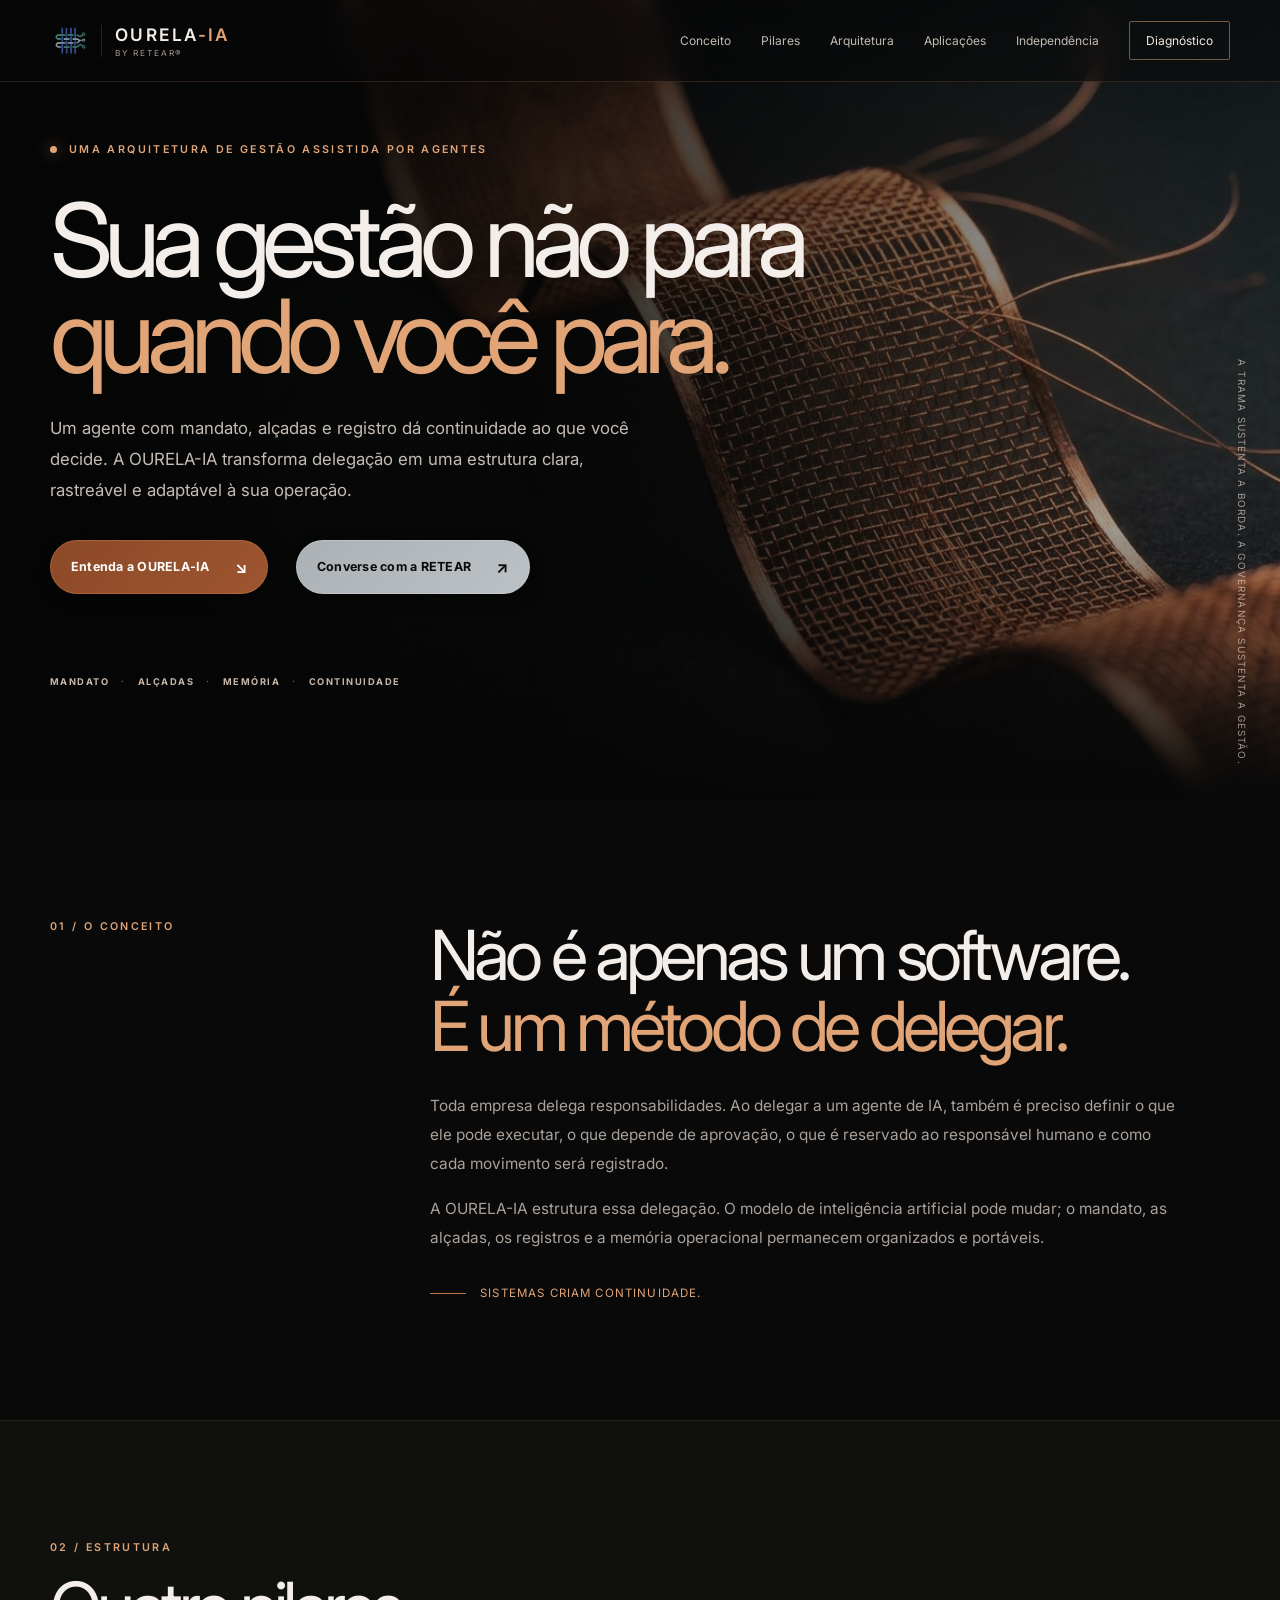
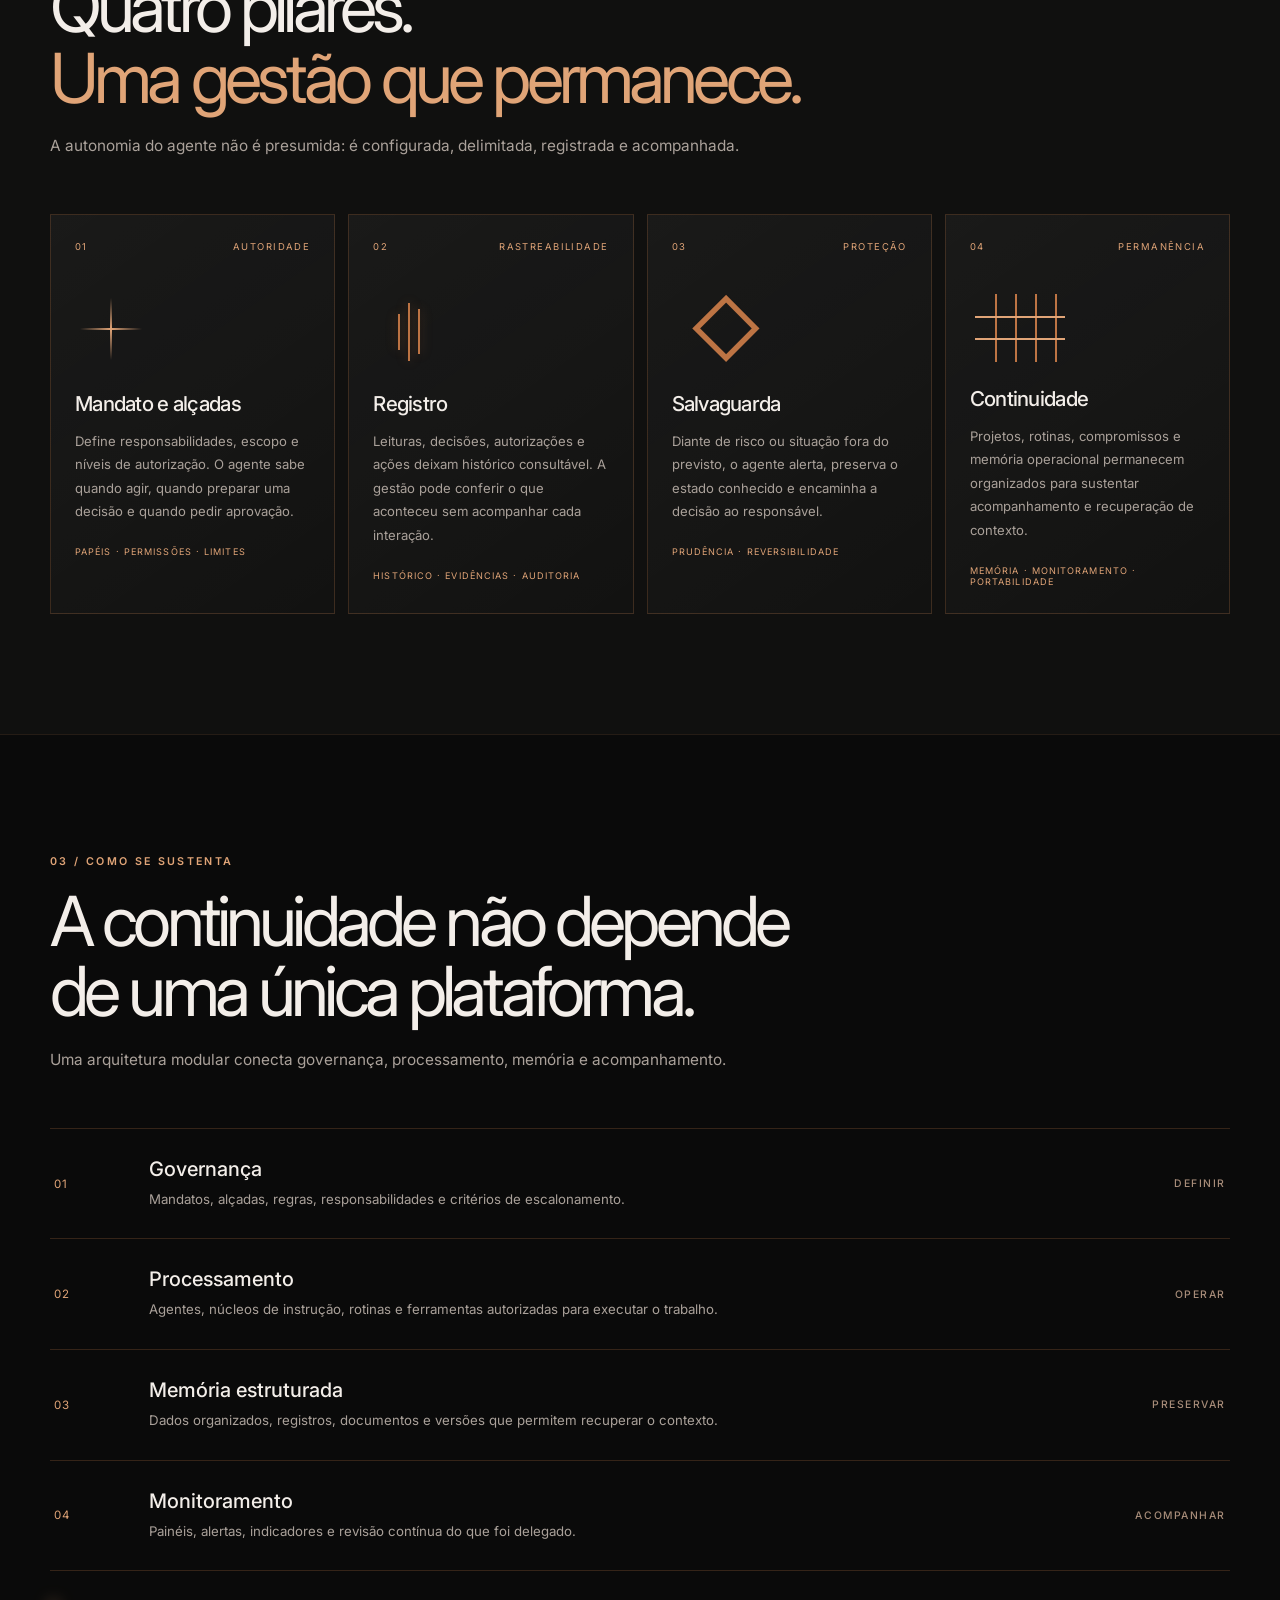
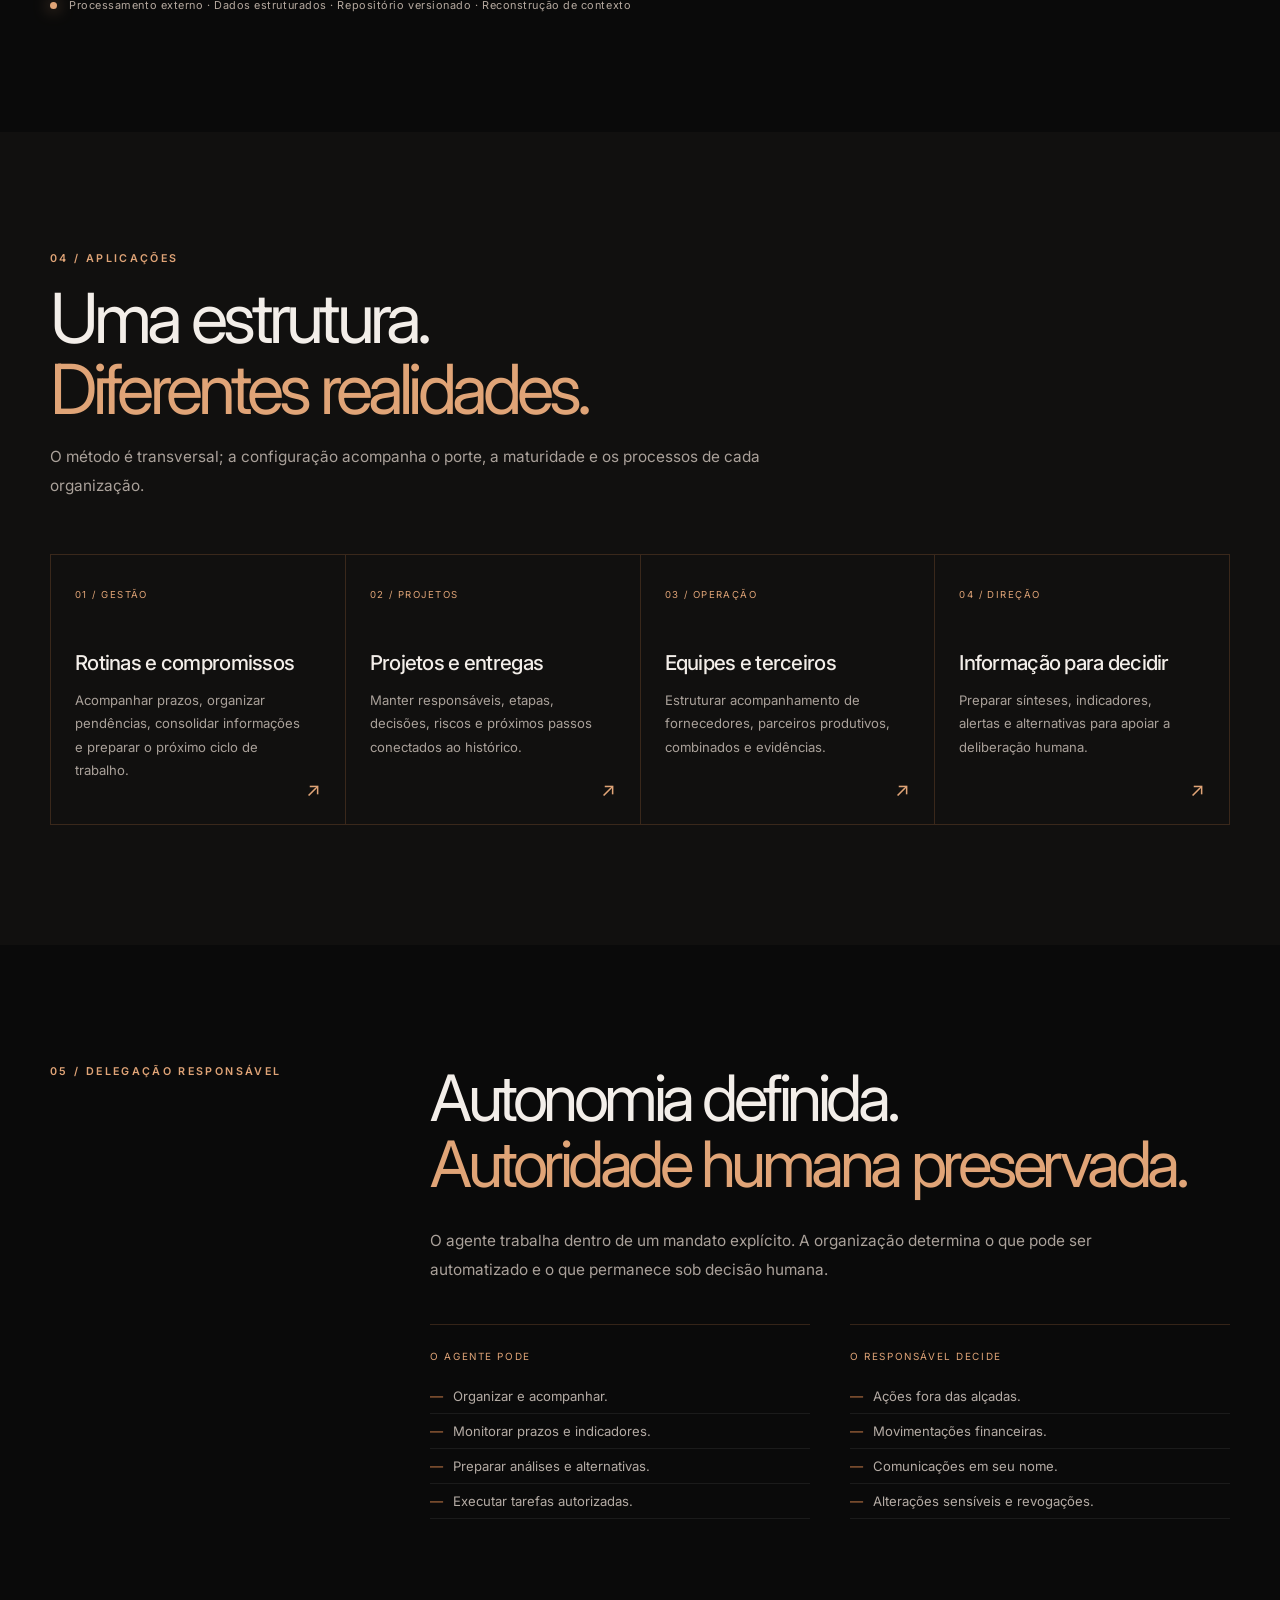
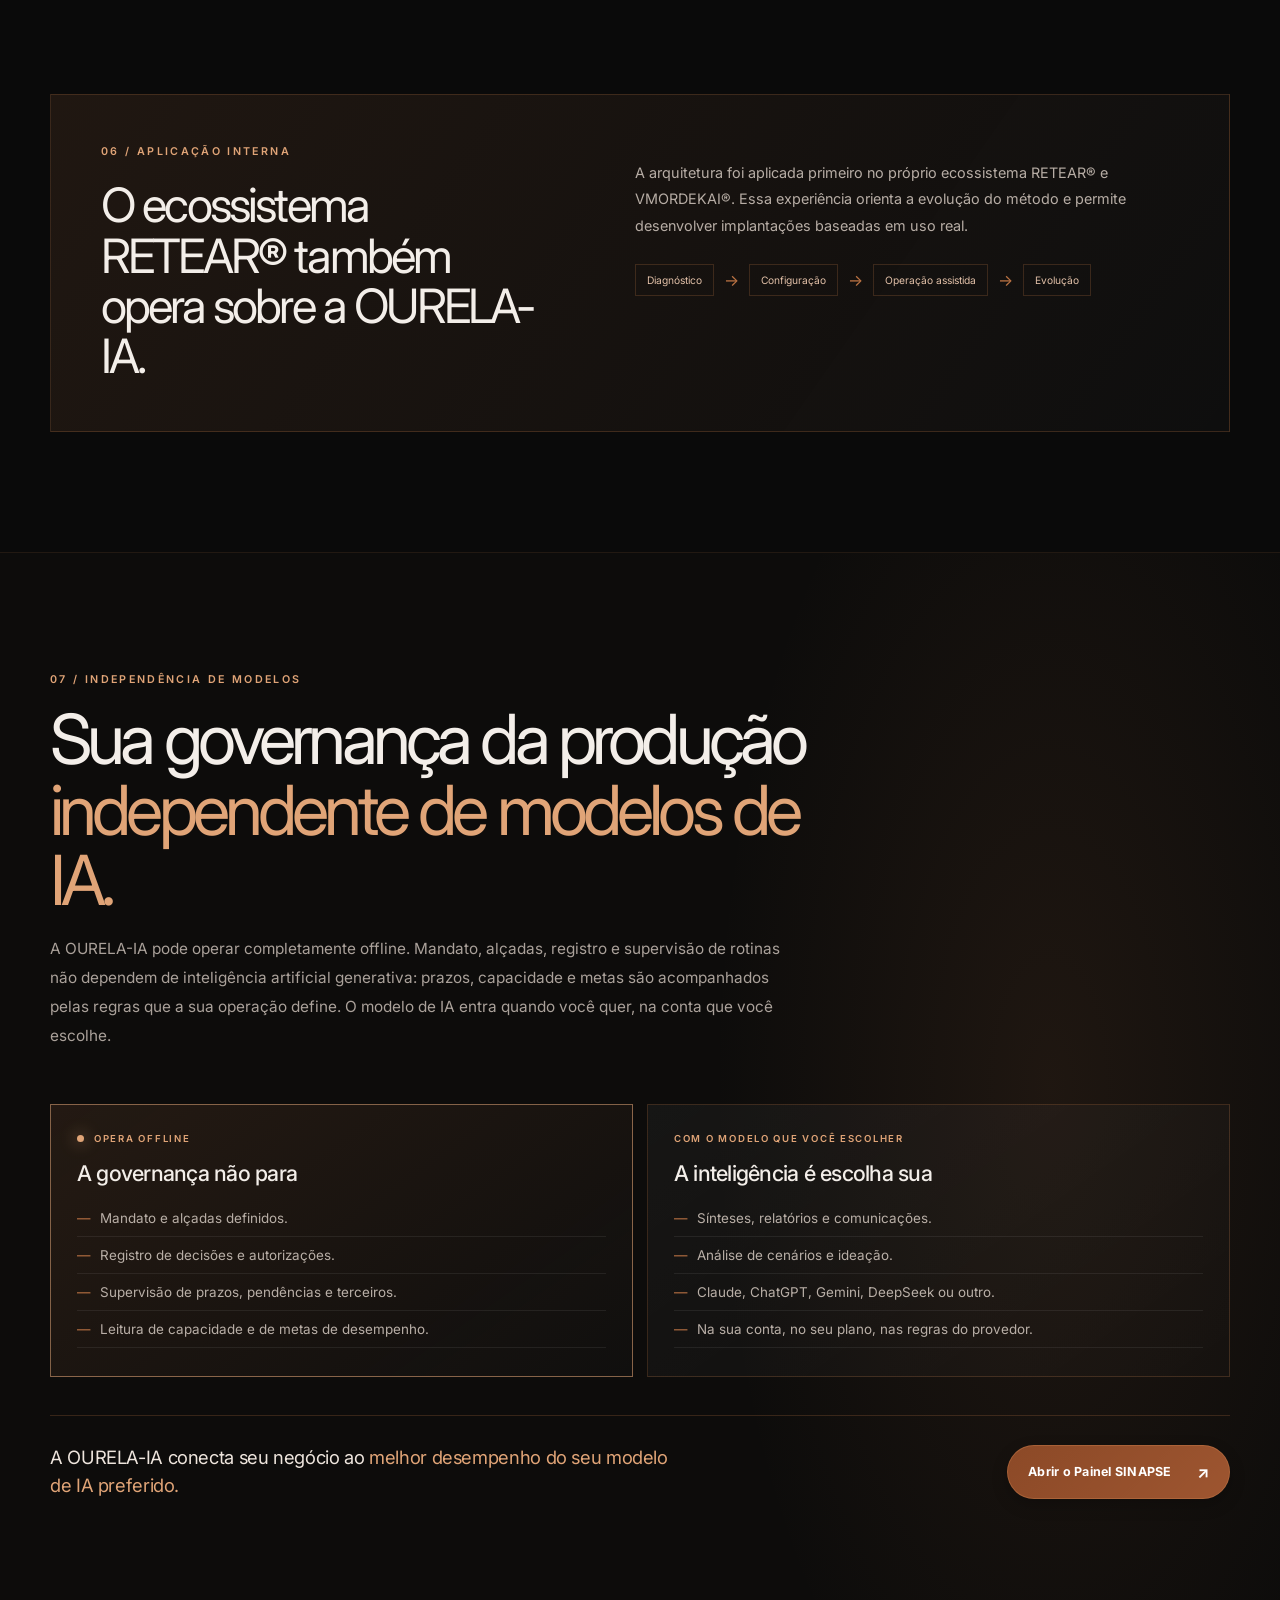
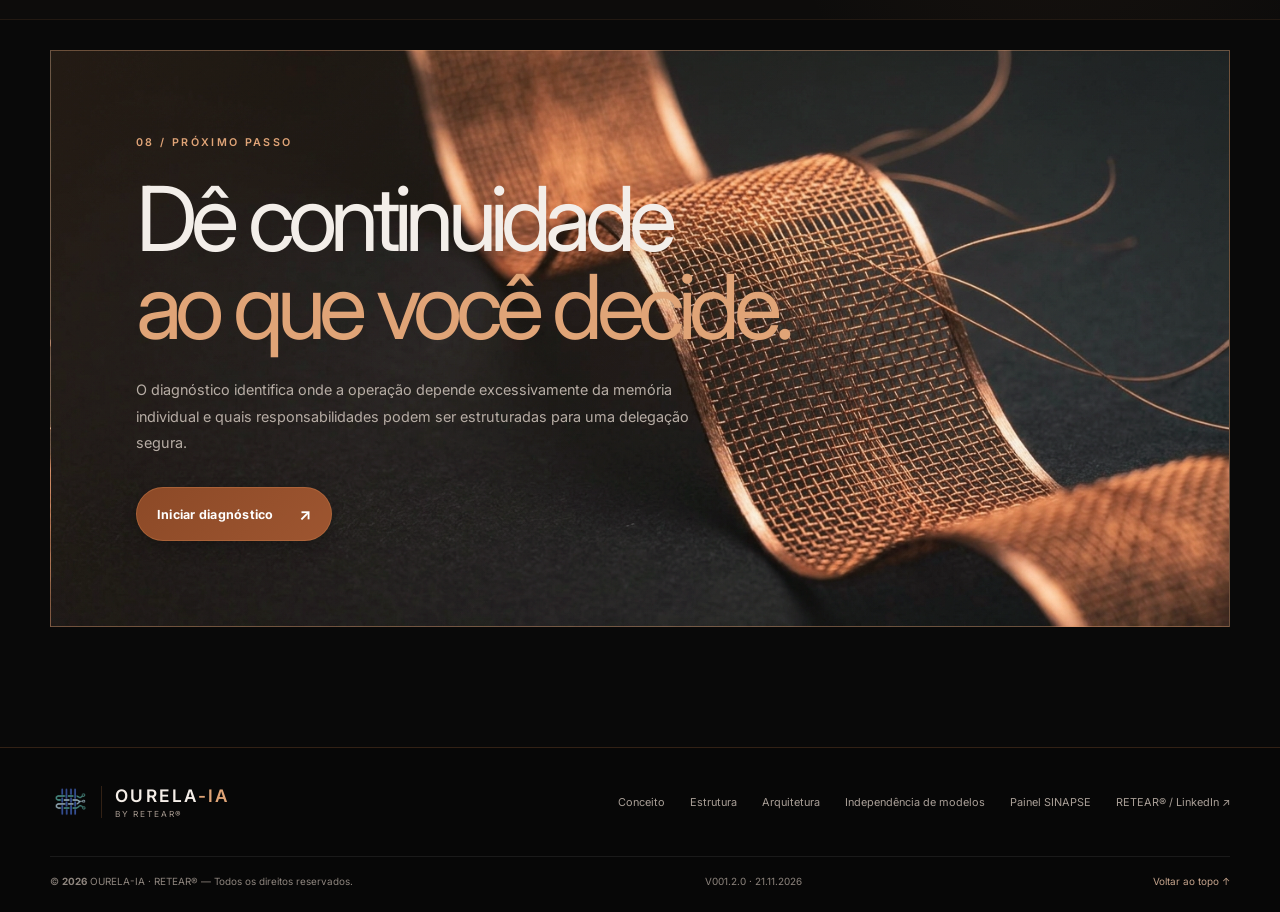
==== commit b46fd4d6: "Painel SINAPSE e section Independência de modelos · VMORDEKAI-IA - sinapse.html: painel com abas par" ====
--- a/index.html
+++ b/index.html
@@ -79,6 +79,7 @@
   <link rel="stylesheet" href="css/ourela.css">
   <link rel="stylesheet" href="css/ourela-buttons.css">
   <link rel="stylesheet" href="css/ourela-nav.css">
+  <link rel="stylesheet" href="css/ourela-sinapse.css">
   <link rel="icon" type="image/svg+xml" href="assets/icons/ourela-symbol.svg">
 </head>
 <body id="top">
@@ -89,7 +90,7 @@
       <span class="brand-hud" aria-hidden="true"><svg viewBox="0 0 68 48" aria-hidden="true" focusable="false"><defs><linearGradient id="ourelaBronze" x1="0" y1="0" x2="1" y2="1"><stop offset="0" stop-color="#f7c9a3"/><stop offset=".45" stop-color="#bd7444"/><stop offset="1" stop-color="#7a3f1f"/></linearGradient></defs><g fill="url(#ourelaBronze)" stroke="#090909" stroke-width="1.6"><rect x="4" y="14" width="32" height="6" rx="1"/><rect x="4" y="28" width="32" height="6" rx="1"/><rect x="11" y="4" width="6" height="40" rx="1"/><rect x="23" y="4" width="6" height="40" rx="1"/><rect x="9" y="14" width="10" height="6"/><rect x="21" y="28" width="10" height="6"/></g><text x="38" y="32" font-family="Inter, Arial, sans-serif" font-size="19" font-weight="700" fill="url(#ourelaBronze)">-IA</text></svg></span><span class="hud-label">OURELA-IA · início</span>
     </a>
     <button class="menu-toggle" aria-expanded="false" aria-controls="main-nav" aria-label="Abrir menu">☰<span class="hud-label">Menu</span></button>
-    <nav id="main-nav"><a href="#conceito">Conceito</a><a href="#pilares">Pilares</a><a href="#arquitetura">Arquitetura</a><a href="#aplicacoes">Aplicações</a><a href="#contato" class="nav-cta">Diagnóstico</a></nav>
+    <nav id="main-nav"><a href="#conceito">Conceito</a><a href="#pilares">Pilares</a><a href="#arquitetura">Arquitetura</a><a href="#aplicacoes">Aplicações</a><a href="#independencia">Independência</a><a href="#contato" class="nav-cta">Diagnóstico</a></nav>
   </header>
 
   <main>
@@ -142,10 +143,19 @@
 
     <section class="proof section"><div class="wrap proof-panel reveal"><div><div class="section-label">06 / Aplicação interna</div><h2>O ecossistema RETEAR® também opera sobre a OURELA-IA.</h2></div><div><p>A arquitetura foi aplicada primeiro no próprio ecossistema RETEAR® e VMORDEKAI®. Essa experiência orienta a evolução do método e permite desenvolver implantações baseadas em uso real.</p><div class="steps"><span>Diagnóstico</span><i>→</i><span>Configuração</span><i>→</i><span>Operação assistida</span><i>→</i><span>Evolução</span></div></div></div></section>
 
-    <section class="contact section" id="contato"><div class="wrap contact-panel reveal"><div class="section-label">07 / Próximo passo</div><h2>Dê continuidade<br><em>ao que você decide.</em></h2><p>O diagnóstico identifica onde a operação depende excessivamente da memória individual e quais responsabilidades podem ser estruturadas para uma delegação segura.</p><a class="button btn-ourela-cobre" href="https://wa.me/5541997584893?text=Ol%C3%A1%21%20Gostaria%20de%20conhecer%20a%20OURELA-IA%20e%20agendar%20um%20diagn%C3%B3stico." target="_blank" rel="noopener noreferrer">Iniciar diagnóstico <span>↗</span></a></div></section>
+    <section class="ix-indep section" id="independencia"><div class="wrap">
+      <div class="section-heading reveal"><div class="section-label">07 / Independência de modelos</div><h2>Sua governança da produção<br><em>independente de modelos de IA.</em></h2><p>A OURELA-IA pode operar completamente offline. Mandato, alçadas, registro e supervisão de rotinas não dependem de inteligência artificial generativa: prazos, capacidade e metas são acompanhados pelas regras que a sua operação define. O modelo de IA entra quando você quer, na conta que você escolhe.</p></div>
+      <div class="ix-grid">
+        <article class="ix-col is-offline reveal"><small><span class="pulse-dot"></span> Opera offline</small><h3>A governança não para</h3><ul><li>Mandato e alçadas definidos.</li><li>Registro de decisões e autorizações.</li><li>Supervisão de prazos, pendências e terceiros.</li><li>Leitura de capacidade e de metas de desempenho.</li></ul></article>
+        <article class="ix-col reveal"><small>Com o modelo que você escolher</small><h3>A inteligência é escolha sua</h3><ul><li>Sínteses, relatórios e comunicações.</li><li>Análise de cenários e ideação.</li><li>Claude, ChatGPT, Gemini, DeepSeek ou outro.</li><li>Na sua conta, no seu plano, nas regras do provedor.</li></ul></article>
+      </div>
+      <div class="ix-foot reveal"><p>A OURELA-IA conecta seu negócio ao <em>melhor desempenho do seu modelo de IA preferido.</em></p><a class="button btn-ourela-cobre" href="sinapse.html">Abrir o Painel SINAPSE <span>↗</span></a></div>
+    </div></section>
+
+    <section class="contact section" id="contato"><div class="wrap contact-panel reveal"><div class="section-label">08 / Próximo passo</div><h2>Dê continuidade<br><em>ao que você decide.</em></h2><p>O diagnóstico identifica onde a operação depende excessivamente da memória individual e quais responsabilidades podem ser estruturadas para uma delegação segura.</p><a class="button btn-ourela-cobre" href="https://wa.me/5541997584893?text=Ol%C3%A1%21%20Gostaria%20de%20conhecer%20a%20OURELA-IA%20e%20agendar%20um%20diagn%C3%B3stico." target="_blank" rel="noopener noreferrer">Iniciar diagnóstico <span>↗</span></a></div></section>
   </main>
 
-  <footer class="footer"><div class="wrap footer-main"><a class="brand footer-brand" href="#top"><img src="assets/logo-retear.png" alt="Símbolo RETEAR" class="brand-symbol"><span class="brand-divider"></span><span class="brand-name">OURELA<span>-IA</span><small>by RETEAR®</small></span></a><div class="footer-links"><a href="#conceito">Conceito</a><a href="#pilares">Estrutura</a><a href="#arquitetura">Arquitetura</a><a href="https://www.linkedin.com/in/victormordekai/" target="_blank" rel="noopener noreferrer">RETEAR® / LinkedIn ↗</a></div></div><div class="wrap footer-bottom"><span>© <b data-year>2026</b> OURELA-IA · RETEAR® — Todos os direitos reservados.</span><span>V001.1.0 · 21.11.2026</span><a href="#top">Voltar ao topo ↑</a></div></footer>
+  <footer class="footer"><div class="wrap footer-main"><a class="brand footer-brand" href="#top"><img src="assets/logo-retear.png" alt="Símbolo RETEAR" class="brand-symbol"><span class="brand-divider"></span><span class="brand-name">OURELA<span>-IA</span><small>by RETEAR®</small></span></a><div class="footer-links"><a href="#conceito">Conceito</a><a href="#pilares">Estrutura</a><a href="#arquitetura">Arquitetura</a><a href="#independencia">Independência de modelos</a><a href="sinapse.html">Painel SINAPSE</a><a href="https://www.linkedin.com/in/victormordekai/" target="_blank" rel="noopener noreferrer">RETEAR® / LinkedIn ↗</a></div></div><div class="wrap footer-bottom"><span>© <b data-year>2026</b> OURELA-IA · RETEAR® — Todos os direitos reservados.</span><span>V001.2.0 · 21.11.2026</span><a href="#top">Voltar ao topo ↑</a></div></footer>
   <a class="hud-diag" href="https://wa.me/5541997584893?text=Ol%C3%A1%21%20Gostaria%20de%20conhecer%20a%20OURELA-IA%20e%20agendar%20um%20diagn%C3%B3stico." target="_blank" rel="noopener noreferrer" aria-label="Iniciar diagnóstico estratégico"><svg viewBox="0 0 24 24" aria-hidden="true" focusable="false"><circle cx="10.5" cy="10.5" r="6.5"/><path d="M15.4 15.4 21 21"/><path d="M6.4 10.6h1.9l1.2-2.4 1.8 4.6 1.2-2.2h1.5"/></svg><span class="hud-label">Iniciar diagnóstico estratégico</span></a>
   <script src="js/ourela.js"></script>
   <script src="js/ourela-nav.js" defer></script>
--- a/css/ourela-buttons.css
+++ b/css/ourela-buttons.css
@@ -1,10 +1,13 @@
 /* =========================================================
-   OURELA-IA · botões exclusivos · V001.15.1 · 21.11.2026
-   .btn-ourela-cobre   → cobre brilhoso, texto branco em negrito
-   .btn-ourela-platina → platina brilhosa, texto preto em negrito
+   OURELA-IA · botões exclusivos · V001.15.3 · 21.11.2026
+   .btn-ourela-cobre   → cobre, texto branco em negrito
+   .btn-ourela-platina → platina, texto preto em negrito
+   Formato pill. Em repouso: acabamento fosco (opaco).
+   Ao passar o mouse, focar pelo teclado ou tocar: brilho
+   metálico e reflexo atravessando o botão.
    Usados no RETEAR® (index e frentes/ourela.html) e no site
-   próprio da OURELA-IA. Só cor, brilho e peso: o tamanho vem da
-   classe-base (.btn no RETEAR, .button na OURELA-IA).
+   próprio da OURELA-IA. O tamanho vem da classe-base
+   (.btn no RETEAR, .button na OURELA-IA).
    ========================================================= */
 
 .btn-ourela-cobre,
@@ -13,39 +16,68 @@
   overflow:hidden;
   isolation:isolate;
   font-weight:700 !important;
+  border-radius:999px !important;
   border:1px solid transparent;
   background-size:220% 220% !important;
   background-position:0% 50% !important;
-  transition:transform .3s ease, box-shadow .3s ease, background-position .8s ease, filter .3s ease;
+  text-shadow:none;
+  transition:transform .3s ease, box-shadow .35s ease, background-position .8s ease, border-color .35s ease;
 }
 
-.btn-ourela-cobre{
-  background-image:linear-gradient(135deg,#6f3819 0%,#b0622f 24%,#e7a272 44%,#f7c9a3 50%,#c97c48 62%,#8e4a23 82%,#6f3819 100%) !important;
-  background-color:#a65b2c !important;
-  border-color:rgba(247,201,163,.65) !important;
-  color:#ffffff !important;
-  text-shadow:0 1px 2px rgba(50,20,5,.55);
-  box-shadow:inset 0 1px 0 rgba(255,232,212,.55), inset 0 -1px 0 rgba(60,25,8,.5), 0 10px 26px rgba(189,116,68,.3);
+/* camada de brilho: invisível em repouso, acende na seleção */
+.btn-ourela-cobre::before,
+.btn-ourela-platina::before{
+  content:"";
+  position:absolute;
+  inset:0;
+  border-radius:inherit;
+  opacity:0;
+  z-index:-1;
+  transition:opacity .35s ease;
+  pointer-events:none;
 }
 
+/* ---------- cobre ---------- */
+.btn-ourela-cobre{
+  background-image:linear-gradient(135deg,#8a4826 0%,#9d5530 50%,#8a4826 100%) !important;
+  background-color:#94502b !important;
+  border-color:rgba(189,116,68,.55) !important;
+  color:#ffffff !important;
+  box-shadow:0 6px 16px rgba(0,0,0,.22);
+}
+
+.btn-ourela-cobre::before{
+  background:linear-gradient(135deg,#6f3819 0%,#b0622f 24%,#e7a272 44%,#f7c9a3 50%,#c97c48 62%,#8e4a23 82%,#6f3819 100%);
+  background-size:220% 220%;
+  background-position:inherit;
+}
+
+/* ---------- platina ---------- */
 .btn-ourela-platina{
-  background-image:linear-gradient(135deg,#8a9095 0%,#c4c9cd 24%,#eef0f2 44%,#ffffff 50%,#d3d7db 62%,#a4aaaf 82%,#8a9095 100%) !important;
-  background-color:#d6dade !important;
-  border-color:rgba(255,255,255,.75) !important;
+  background-image:linear-gradient(135deg,#a9afb3 0%,#bcc1c5 50%,#a9afb3 100%) !important;
+  background-color:#b4b9bd !important;
+  border-color:rgba(200,205,209,.6) !important;
   color:#0a0a0a !important;
-  text-shadow:0 1px 0 rgba(255,255,255,.55);
-  box-shadow:inset 0 1px 0 rgba(255,255,255,.9), inset 0 -1px 0 rgba(70,76,82,.45), 0 10px 26px rgba(0,0,0,.28);
+  box-shadow:0 6px 16px rgba(0,0,0,.22);
+}
+
+.btn-ourela-platina::before{
+  background:linear-gradient(135deg,#8a9095 0%,#c4c9cd 24%,#eef0f2 44%,#ffffff 50%,#d3d7db 62%,#a4aaaf 82%,#8a9095 100%);
+  background-size:220% 220%;
+  background-position:inherit;
 }
 
 .btn-ourela-cobre *,
 .btn-ourela-platina *{ color:inherit !important; }
 
-/* reflexo que atravessa o botão no hover */
+/* reflexo que atravessa o botão na seleção */
 .btn-ourela-cobre::after,
 .btn-ourela-platina::after{
   content:"";
   position:absolute;
-  inset:-40% auto -40% -60%;
+  top:-40%;
+  bottom:-40%;
+  left:-60%;
   width:45%;
   background:linear-gradient(100deg,transparent,rgba(255,255,255,.55),transparent);
   transform:skewX(-20deg);
@@ -54,20 +86,44 @@
   z-index:-1;
 }
 
+/* ---------- selecionado: hover, foco de teclado, toque ---------- */
 .btn-ourela-cobre:hover,
+.btn-ourela-cobre:focus-visible,
+.btn-ourela-cobre:active,
 .btn-ourela-platina:hover,
-.btn-ourela-cobre:focus-visible,
-.btn-ourela-platina:focus-visible{
+.btn-ourela-platina:focus-visible,
+.btn-ourela-platina:active{
   transform:translateY(-3px);
   background-position:100% 50% !important;
-  filter:saturate(1.08);
 }
 
-.btn-ourela-cobre:hover{ box-shadow:inset 0 1px 0 rgba(255,232,212,.6), inset 0 -1px 0 rgba(60,25,8,.5), 0 16px 34px rgba(189,116,68,.42); }
-.btn-ourela-platina:hover{ box-shadow:inset 0 1px 0 #fff, inset 0 -1px 0 rgba(70,76,82,.45), 0 16px 34px rgba(0,0,0,.36); }
+.btn-ourela-cobre:hover::before,
+.btn-ourela-cobre:focus-visible::before,
+.btn-ourela-cobre:active::before,
+.btn-ourela-platina:hover::before,
+.btn-ourela-platina:focus-visible::before,
+.btn-ourela-platina:active::before{ opacity:1; }
+
+.btn-ourela-cobre:hover,
+.btn-ourela-cobre:focus-visible,
+.btn-ourela-cobre:active{
+  border-color:rgba(247,201,163,.75) !important;
+  text-shadow:0 1px 2px rgba(50,20,5,.55);
+  box-shadow:inset 0 1px 0 rgba(255,232,212,.6), inset 0 -1px 0 rgba(60,25,8,.5), 0 16px 34px rgba(189,116,68,.42);
+}
+
+.btn-ourela-platina:hover,
+.btn-ourela-platina:focus-visible,
+.btn-ourela-platina:active{
+  border-color:rgba(255,255,255,.85) !important;
+  text-shadow:0 1px 0 rgba(255,255,255,.6);
+  box-shadow:inset 0 1px 0 #fff, inset 0 -1px 0 rgba(70,76,82,.45), 0 16px 34px rgba(0,0,0,.36);
+}
 
 .btn-ourela-cobre:hover::after,
-.btn-ourela-platina:hover::after{ animation:ourelaReflexo .9s ease forwards; }
+.btn-ourela-platina:hover::after,
+.btn-ourela-cobre:focus-visible::after,
+.btn-ourela-platina:focus-visible::after{ animation:ourelaReflexo .9s ease forwards; }
 
 .btn-ourela-cobre:focus-visible,
 .btn-ourela-platina:focus-visible{ outline:2px solid #f0b58a; outline-offset:3px; }
@@ -80,7 +136,11 @@
 
 @media (prefers-reduced-motion: reduce){
   .btn-ourela-cobre,
-  .btn-ourela-platina{ transition:none; }
+  .btn-ourela-platina,
+  .btn-ourela-cobre::before,
+  .btn-ourela-platina::before{ transition:none; }
   .btn-ourela-cobre:hover::after,
-  .btn-ourela-platina:hover::after{ animation:none; }
+  .btn-ourela-platina:hover::after,
+  .btn-ourela-cobre:focus-visible::after,
+  .btn-ourela-platina:focus-visible::after{ animation:none; }
 }
--- a/css/ourela-sinapse.css
+++ b/css/ourela-sinapse.css
@@ -0,0 +1,208 @@
+/* =========================================================
+   OURELA-IA · Painel SINAPSE e section Independência de modelos
+   V001.0.0 · 21.11.2026 · VMORDEKAI-IA
+   Usa os tokens de css/ourela.css (--copper, --copper2, --line…)
+   e os HUDs de css/ourela-nav.css. Prefixos:
+   .sx-  → página sinapse.html
+   .ix-  → section #independencia do index.html
+   ========================================================= */
+
+/* ---------- section no index: Independência de modelos ---------- */
+.ix-indep{ background:#0d0c0b; border-top:1px solid rgba(189,116,68,.12); border-bottom:1px solid rgba(189,116,68,.12); position:relative; overflow:hidden; }
+.ix-indep:before{ content:""; position:absolute; right:-12%; top:-30%; width:60%; height:160%; background:radial-gradient(ellipse at center, rgba(189,116,68,.10), transparent 62%); pointer-events:none; }
+.ix-indep .wrap{ position:relative; }
+.ix-grid{ display:grid; grid-template-columns:1fr 1fr; gap:14px; margin-top:8px; }
+.ix-col{ padding:28px 26px; border:1px solid var(--line); background:linear-gradient(145deg,rgba(255,255,255,.04),rgba(255,255,255,.008)); }
+.ix-col.is-offline{ border-color:rgba(224,164,119,.55); background:linear-gradient(145deg,rgba(189,116,68,.13),rgba(255,255,255,.01)); }
+.ix-col small{ display:flex; align-items:center; gap:10px; color:var(--copper2); font-size:.6rem; letter-spacing:.18em; text-transform:uppercase; font-weight:600; }
+.ix-col h3{ font-size:1.35rem; font-weight:500; letter-spacing:-.035em; margin:16px 0 14px; }
+.ix-col ul{ list-style:none; margin:0; padding:0; }
+.ix-col li{ font-size:.84rem; color:#b9afa7; padding:10px 0; border-bottom:1px solid rgba(255,255,255,.07); }
+.ix-col li:before{ content:"—"; color:var(--copper); margin-right:10px; }
+.ix-foot{ display:flex; align-items:center; justify-content:space-between; gap:28px; flex-wrap:wrap; margin-top:38px; padding-top:28px; border-top:1px solid var(--line); }
+.ix-foot p{ margin:0; max-width:620px; font-size:1.15rem; line-height:1.5; letter-spacing:-.02em; color:#eee5dd; }
+.ix-foot p em{ font-style:normal; color:var(--copper2); }
+
+/* ---------- hero ---------- */
+.sx-hero{ min-height:680px; position:relative; display:flex; align-items:center; overflow:hidden; background:#070707; }
+.sx-hero .hero-image{ background-image:url('../assets/ourela-weave-2.jpg'); }
+.sx-hero-content{ position:relative; padding-top:140px; padding-bottom:90px; }
+.sx-hero h1{ font-size:clamp(2.7rem,5.6vw,5.2rem); line-height:1; letter-spacing:-.07em; font-weight:400; max-width:980px; margin:32px 0 26px; }
+.sx-hero h1 em{ font-style:normal; color:var(--copper2); }
+.sx-hero .hero-stamp{ margin-top:60px; }
+
+/* ---------- passos ---------- */
+.sx-passos{ list-style:none; display:flex; flex-wrap:wrap; gap:10px; padding:0; margin:0 0 26px; }
+.sx-passos li{ display:flex; align-items:center; gap:12px; padding:10px 16px 10px 10px; border:1px solid var(--line); border-radius:999px; font-size:.76rem; color:#d6ccc4; }
+.sx-passos b{ display:grid; place-items:center; width:26px; height:26px; border-radius:50%; background:linear-gradient(135deg,#8a4826,#bd7444); color:#fff; font-size:.7rem; }
+.sx-hud-ico{ font-style:normal; color:var(--copper2); }
+
+/* ---------- navegador ---------- */
+.sx-painel{ background:#0a0a0a; }
+.sx-browser{ border:1px solid rgba(224,164,119,.32); border-radius:16px; overflow:hidden; background:#121110; box-shadow:0 30px 70px rgba(0,0,0,.45); }
+.sx-tabs{ display:flex; gap:4px; padding:10px 10px 0; background:#060606; border-bottom:1px solid var(--line); overflow-x:auto; scrollbar-width:none; }
+.sx-tabs::-webkit-scrollbar{ display:none; }
+.sx-tab{ display:flex; align-items:center; gap:10px; min-width:150px; padding:12px 18px; border:1px solid transparent; border-bottom:0; border-radius:12px 12px 0 0; background:transparent; color:#a99f97; font:inherit; font-size:.8rem; font-weight:500; cursor:pointer; transition:background .25s,color .25s; }
+.sx-tab:hover{ background:rgba(255,255,255,.04); color:#e6ddd5; }
+.sx-tab[aria-selected="true"]{ background:#121110; color:#f5eee8; border-color:var(--line); margin-bottom:-1px; }
+.sx-tab:focus-visible{ outline:2px solid #f0b58a; outline-offset:-3px; }
+.sx-dot{ width:8px; height:8px; border-radius:50%; background:#4a433e; flex:none; }
+.sx-tab[aria-selected="true"] .sx-dot{ background:var(--copper2); box-shadow:0 0 12px rgba(224,164,119,.8); }
+
+.sx-porta{ padding:22px 26px 30px; }
+.js .sx-porta[hidden]{ display:none; }
+.no-js .sx-tabs{ display:none; }
+.no-js .sx-porta + .sx-porta{ border-top:1px solid var(--line); }
+
+.sx-endereco{ display:flex; align-items:center; gap:12px; padding:11px 16px; border-radius:999px; background:#0a0a0a; border:1px solid rgba(255,255,255,.07); font-size:.8rem; }
+.sx-cadeado{ width:11px; height:9px; border-radius:2px; background:var(--copper2); position:relative; flex:none; margin-top:4px; }
+.sx-cadeado:before{ content:""; position:absolute; left:2px; top:-6px; width:5px; height:6px; border:1.6px solid var(--copper2); border-bottom:0; border-radius:4px 4px 0 0; }
+.sx-url{ color:#f0e7df; letter-spacing:.02em; }
+.sx-endereco small{ margin-left:auto; color:#8f857d; font-size:.62rem; letter-spacing:.12em; text-transform:uppercase; }
+
+.sx-porta-corpo{ display:grid; grid-template-columns:1.5fr .8fr; gap:40px; align-items:end; padding-top:30px; }
+.sx-porta h3{ font-size:clamp(2rem,4vw,3.2rem); font-weight:400; letter-spacing:-.06em; margin:0 0 14px; }
+.sx-porta p{ color:var(--muted); font-size:.9rem; line-height:1.8; max-width:640px; margin:0 0 12px; }
+.sx-porta .sx-nota{ font-size:.78rem; color:#9d938b; padding-left:14px; border-left:2px solid var(--copper); }
+.sx-porta-acoes{ display:flex; flex-direction:column; align-items:flex-start; gap:12px; }
+.sx-porta-acoes small{ color:#8f857d; font-size:.62rem; letter-spacing:.12em; text-transform:uppercase; }
+kbd{ font-family:inherit; font-size:.72em; padding:2px 6px; border:1px solid rgba(255,255,255,.18); border-bottom-width:2px; border-radius:5px; color:#e9dfd7; background:#1a1816; }
+
+.sx-faixa{ display:flex; gap:14px; align-items:flex-start; padding:18px 26px; background:linear-gradient(90deg,rgba(189,116,68,.13),rgba(189,116,68,.03)); border-top:1px solid var(--line); }
+.sx-faixa .pulse-dot{ flex:none; margin-top:6px; }
+.sx-faixa p{ margin:0; font-size:.78rem; line-height:1.75; color:#cfc4bb; }
+.sx-faixa b{ color:var(--copper2); font-weight:600; }
+
+/* ---------- HUD de prompts ---------- */
+.sx-hud-cabeca{ display:flex; justify-content:space-between; gap:16px; align-items:flex-start; }
+.sx-hud h2{ font-size:1.5rem; font-weight:500; letter-spacing:-.04em; margin:10px 0 4px; }
+.sx-hud-destino{ margin:0; font-size:.74rem; color:#a99f97; }
+.sx-hud-destino b{ color:var(--copper2); font-weight:600; }
+.sx-hud-fechar{ width:36px; height:36px; flex:none; border-radius:50%; border:1px solid var(--line); background:transparent; color:#e0a477; font-size:1.3rem; line-height:1; cursor:pointer; }
+.sx-hud-fechar:hover{ border-color:var(--copper2); }
+
+.sx-trilhas{ display:flex; gap:6px; flex-wrap:wrap; margin:18px 0 6px; }
+.sx-trilha{ padding:8px 13px; border-radius:999px; border:1px solid var(--line); background:transparent; color:#bdb2a9; font:inherit; font-size:.7rem; font-weight:600; letter-spacing:.02em; cursor:pointer; }
+.sx-trilha[aria-selected="true"]{ background:linear-gradient(135deg,#8a4826,#bd7444); border-color:rgba(247,201,163,.5); color:#fff; }
+.sx-trilha:focus-visible,.sx-hud-fechar:focus-visible,.sx-copiar:focus-visible,.sx-copiar-abrir:focus-visible{ outline:2px solid #f0b58a; outline-offset:2px; }
+.js .sx-lista[hidden]{ display:none; }
+.no-js .sx-trilhas{ display:none; }
+
+.sx-lista-titulo{ font-size:.62rem; letter-spacing:.16em; text-transform:uppercase; color:var(--copper2); font-weight:600; margin:16px 0 4px; }
+.sx-prompt{ padding:12px 0; border-bottom:1px solid rgba(255,255,255,.07); }
+.sx-prompt summary{ cursor:pointer; font-size:.88rem; font-weight:500; color:#f0e7df; list-style:none; display:flex; justify-content:space-between; gap:12px; }
+.sx-prompt summary::-webkit-details-marker{ display:none; }
+.sx-prompt summary:after{ content:"ver texto"; flex:none; font-size:.6rem; letter-spacing:.12em; text-transform:uppercase; color:#8f857d; padding-top:3px; }
+.sx-prompt details[open] summary:after{ content:"ocultar"; }
+.sx-texto{ white-space:pre-wrap; font-family:inherit; font-size:.78rem; line-height:1.7; color:#b3a9a1; background:#0a0a0a; border:1px solid rgba(255,255,255,.07); border-radius:10px; padding:14px; margin:12px 0 0; }
+.sx-prompt-acoes{ display:flex; gap:8px; margin-top:10px; }
+.no-js .sx-prompt-acoes,.no-js .sx-hud-fechar{ display:none; }
+.sx-copiar,.sx-copiar-abrir{ padding:8px 14px; border-radius:999px; font:inherit; font-size:.7rem; font-weight:700; cursor:pointer; transition:transform .2s,background .2s,border-color .2s; }
+.sx-copiar{ background:transparent; color:#e9dfd7; border:1px solid rgba(200,205,209,.45); }
+.sx-copiar:hover{ border-color:#eef0f2; transform:translateY(-2px); }
+.sx-copiar-abrir{ background:linear-gradient(135deg,#8a4826,#9d5530); color:#fff; border:1px solid rgba(189,116,68,.55); }
+.sx-copiar-abrir:hover{ background:linear-gradient(135deg,#b0622f,#e7a272); transform:translateY(-2px); }
+.sx-hud-rodape{ font-size:.68rem; color:#8f857d; line-height:1.6; margin:14px 0 0; }
+
+/* sem JavaScript: o HUD vira seção comum */
+.no-js .sx-hud{ width:min(var(--max),calc(100% - 64px)); margin:0 auto 100px; padding:32px; border:1px solid var(--line); }
+.no-js .sx-hud-toggle{ display:none; }
+
+/* com JavaScript: HUD flutuante */
+.js .sx-hud{
+  position:fixed; z-index:12; right:20px; bottom:90px;
+  width:min(460px, calc(100vw - 40px)); max-height:min(74vh, 680px); overflow:auto;
+  padding:22px 22px 18px; border-radius:18px;
+  background:rgba(10,10,10,.97); border:1px solid rgba(224,164,119,.45);
+  box-shadow:0 24px 60px rgba(0,0,0,.6), 0 0 0 4px rgba(189,116,68,.07);
+  backdrop-filter:blur(16px); -webkit-backdrop-filter:blur(16px);
+  opacity:0; visibility:hidden; transform:translateY(14px) scale(.98); transform-origin:bottom right;
+  transition:opacity .3s ease, transform .35s cubic-bezier(.2,.8,.2,1), visibility .3s ease;
+  scrollbar-width:thin; scrollbar-color:#5a3a26 transparent;
+}
+.js .sx-hud.is-open{ opacity:1; visibility:visible; transform:none; }
+
+.sx-hud-toggle{
+  position:fixed; z-index:12; right:var(--hud-gap); bottom:var(--hud-gap);
+  width:var(--hud); height:var(--hud); border-radius:50%; display:grid; place-items:center; cursor:pointer;
+  color:#fff; font-size:1.35rem;
+  background:linear-gradient(135deg, var(--cobre-1), #b0622f 30%, #e7a272 48%, var(--cobre-3) 52%, #c97c48 66%, var(--cobre-1));
+  border:1px solid rgba(247,201,163,.75);
+  box-shadow:inset 0 1px 0 rgba(255,232,212,.55), 0 12px 30px rgba(0,0,0,.45);
+  transition:transform .3s ease, box-shadow .3s ease;
+}
+.sx-hud-toggle-ico{ filter:drop-shadow(0 1px 1px rgba(50,20,5,.5)); transition:transform .35s ease; }
+.sx-hud-toggle[aria-expanded="true"] .sx-hud-toggle-ico{ transform:rotate(45deg); }
+.sx-hud-toggle:before{ content:""; position:absolute; inset:-2px; border-radius:50%; border:2px solid #e0a477; opacity:0; animation:ourelaHudAnel 5s ease-out infinite; pointer-events:none; }
+.sx-hud-toggle[aria-expanded="true"]:before{ animation:none; }
+.sx-hud-toggle .hud-label{
+  display:block; position:absolute; top:50%; right:calc(100% + 12px); transform:translate(6px,-50%);
+  padding:7px 12px; border-radius:999px; background:linear-gradient(135deg, var(--cobre-1), var(--cobre-2) 55%, #d58d5c);
+  color:#fff; font-size:.62rem; font-weight:700; letter-spacing:.16em; line-height:1; text-transform:uppercase; white-space:nowrap;
+  opacity:0; pointer-events:none; transition:opacity .25s ease, transform .25s ease;
+}
+@media (hover:hover){
+  .sx-hud-toggle:hover{ transform:scale(1.07); }
+  .sx-hud-toggle:hover .hud-label{ opacity:1; transform:translate(0,-50%); }
+}
+.sx-hud-toggle:focus-visible{ outline:2px solid #f0b58a; outline-offset:3px; }
+.sx-hud-toggle:focus-visible .hud-label,.sx-hud-toggle.show-label .hud-label{ opacity:1; transform:translate(0,-50%); }
+.sx-hud-toggle[aria-expanded="true"] .hud-label{ display:none; }
+
+.sx-toast{
+  position:fixed; z-index:13; left:50%; bottom:28px; transform:translate(-50%,20px);
+  max-width:min(560px, calc(100vw - 120px)); padding:12px 18px; border-radius:12px;
+  background:#1a1512; border:1px solid rgba(224,164,119,.55); color:#f3eee9; font-size:.78rem; line-height:1.5;
+  box-shadow:0 18px 40px rgba(0,0,0,.5); opacity:0; visibility:hidden; transition:opacity .3s ease, transform .3s ease, visibility .3s;
+}
+.sx-toast.is-visible{ opacity:1; visibility:visible; transform:translate(-50%,0); }
+.sx-toast a{ color:var(--copper2); text-decoration:underline; }
+
+/* ---------- alçada ---------- */
+.sx-alcada{ background:#0d0c0b; border-top:1px solid rgba(189,116,68,.12); }
+.sx-recomenda{ display:grid; grid-template-columns:1fr 1fr; gap:12px; margin-top:34px; }
+.sx-recomenda>div{ padding:20px 22px; border:1px solid var(--line); background:rgba(189,116,68,.06); }
+.sx-recomenda small{ color:var(--copper2); font-size:.58rem; letter-spacing:.16em; font-weight:600; }
+.sx-recomenda p{ margin:10px 0 0; font-size:.82rem; line-height:1.7; color:#c3b9b1; }
+
+/* ---------- modelos ---------- */
+.sx-modelos{ background:#0a0a0a; }
+.sx-cards{ display:grid; grid-template-columns:repeat(4,1fr); gap:13px; }
+.sx-card{ display:flex; flex-direction:column; padding:24px 22px; border:1px solid var(--line); background:linear-gradient(145deg,rgba(255,255,255,.045),rgba(255,255,255,.008)); transition:transform .45s,border-color .4s,background .4s; }
+.sx-card:hover{ transform:translateY(-6px); border-color:rgba(224,164,119,.7); background:linear-gradient(145deg,rgba(189,116,68,.1),rgba(255,255,255,.01)); }
+.sx-card-topo{ display:flex; justify-content:space-between; color:var(--copper2); font-size:.59rem; letter-spacing:.15em; text-transform:uppercase; }
+.sx-card h3{ font-size:1.7rem; font-weight:400; letter-spacing:-.05em; margin:34px 0 14px; }
+.sx-uso{ font-size:.8rem; line-height:1.75; color:#aaa19a; margin:0 0 18px; }
+.sx-uso small{ display:block; margin-bottom:6px; color:#8f857d; font-size:.56rem; letter-spacing:.14em; text-transform:uppercase; }
+.sx-planos{ margin:0 0 18px; border-top:1px solid var(--line); }
+.sx-planos>div{ display:grid; grid-template-columns:1fr; gap:2px; padding:9px 0; border-bottom:1px solid rgba(255,255,255,.07); }
+.sx-planos dt{ font-size:.56rem; letter-spacing:.14em; text-transform:uppercase; color:var(--copper2); }
+.sx-planos dd{ margin:0; font-size:.78rem; color:#d5cbc3; }
+.sx-card-links{ display:flex; flex-wrap:wrap; gap:8px; margin-top:auto; }
+.sx-card-links a{ padding:8px 12px; border-radius:999px; border:1px solid rgba(224,164,119,.45); font-size:.68rem; font-weight:600; color:#f0e7df; transition:background .25s,border-color .25s; }
+.sx-card-links a:hover{ background:rgba(189,116,68,.18); border-color:var(--copper2); }
+.sx-fonte{ margin:14px 0 0; font-size:.6rem; line-height:1.6; color:#7f766f; }
+.sx-marcas{ margin:30px 0 0; max-width:820px; font-size:.7rem; line-height:1.8; color:#857b74; }
+
+/* ---------- responsivo ---------- */
+@media (max-width:980px){
+  .sx-cards{ grid-template-columns:repeat(2,1fr); }
+  .sx-porta-corpo{ grid-template-columns:1fr; gap:22px; }
+}
+@media (max-width:700px){
+  .ix-grid,.sx-recomenda{ grid-template-columns:1fr; }
+  .sx-cards{ grid-template-columns:1fr; }
+  .sx-hero{ min-height:640px; }
+  .sx-hero h1{ font-size:clamp(2.3rem,10.5vw,3.4rem); }
+  .sx-tab{ min-width:auto; padding:11px 14px; }
+  .sx-porta{ padding:18px 16px 24px; }
+  .sx-endereco small{ display:none; }
+  .sx-faixa{ padding:16px; }
+  .js .sx-hud{ left:10px; right:10px; bottom:76px; width:auto; max-height:70vh; transform-origin:bottom center; }
+  .no-js .sx-hud{ width:calc(100% - 38px); padding:22px; }
+  .sx-toast{ bottom:84px; max-width:calc(100vw - 28px); }
+}
+@media (prefers-reduced-motion:reduce){
+  .js .sx-hud,.sx-toast,.sx-card,.sx-hud-toggle-ico{ transition:none; }
+  .sx-hud-toggle:before{ animation:none; }
+}
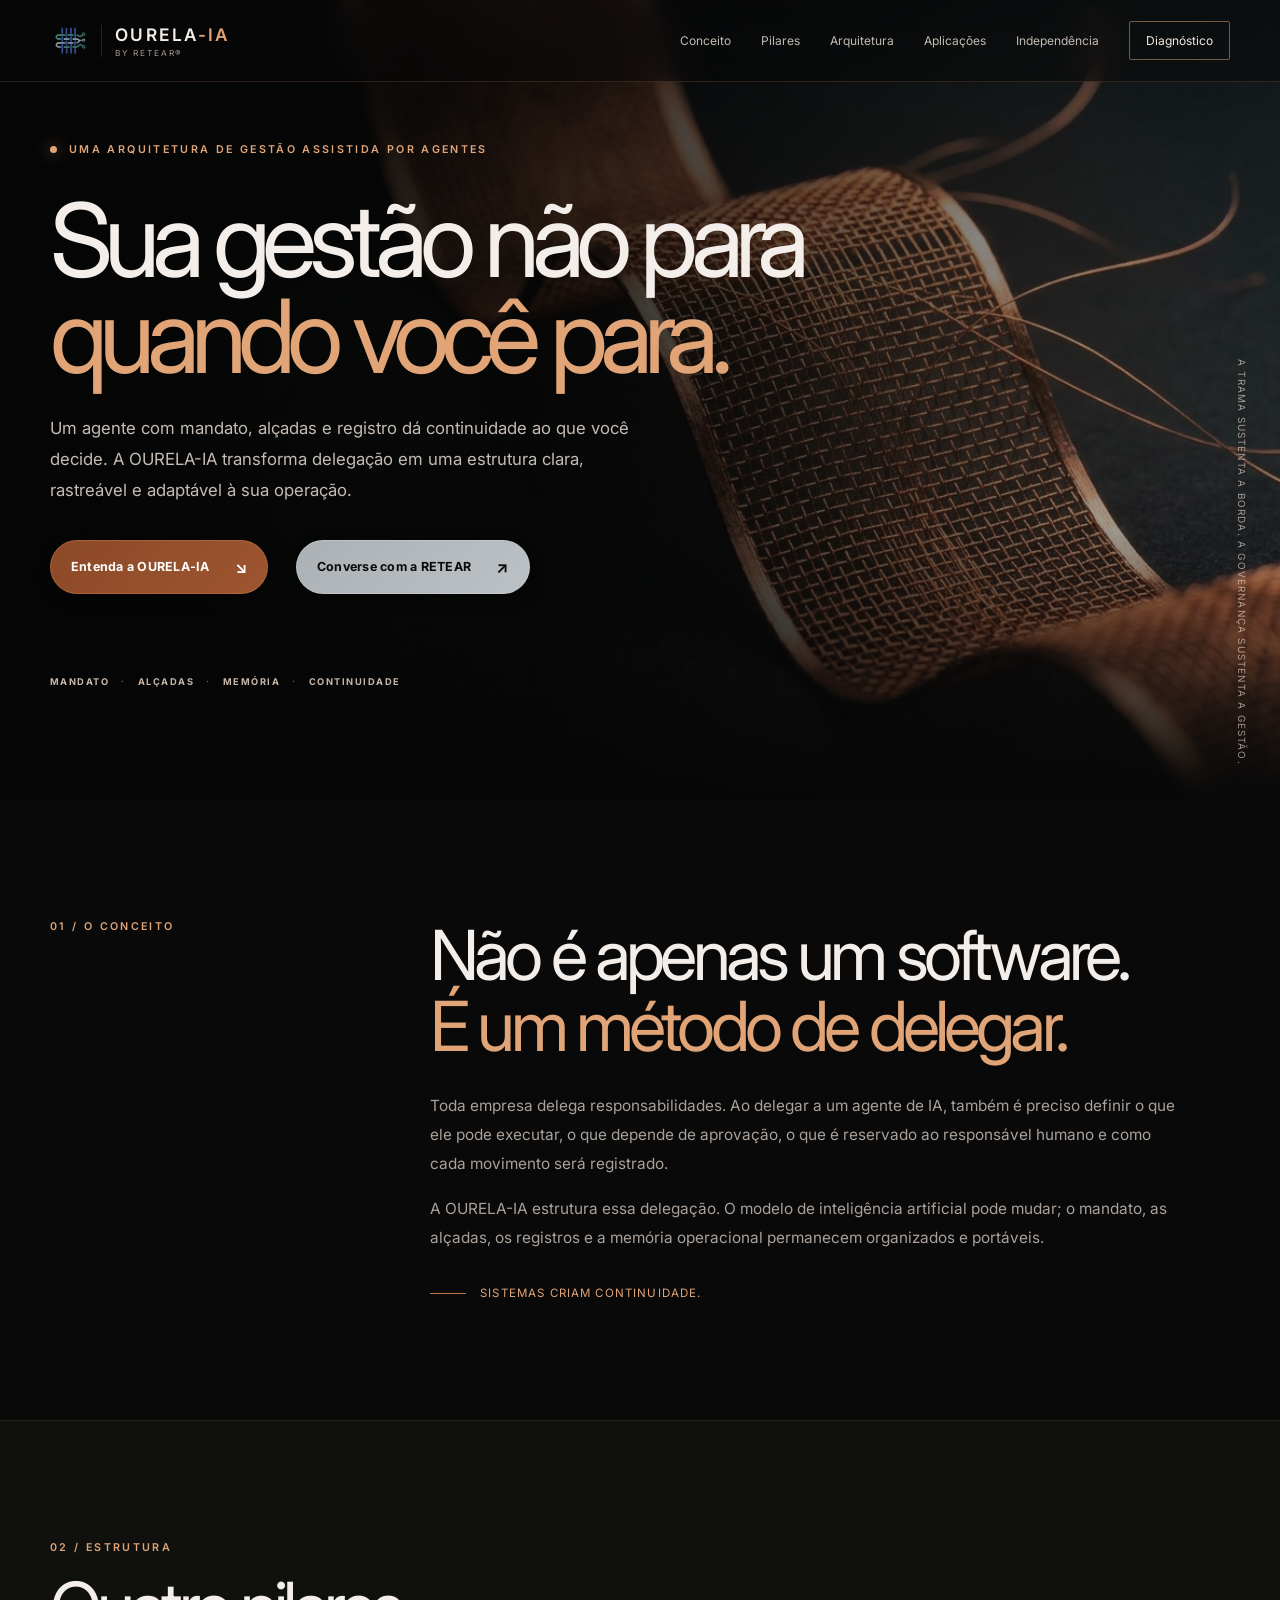
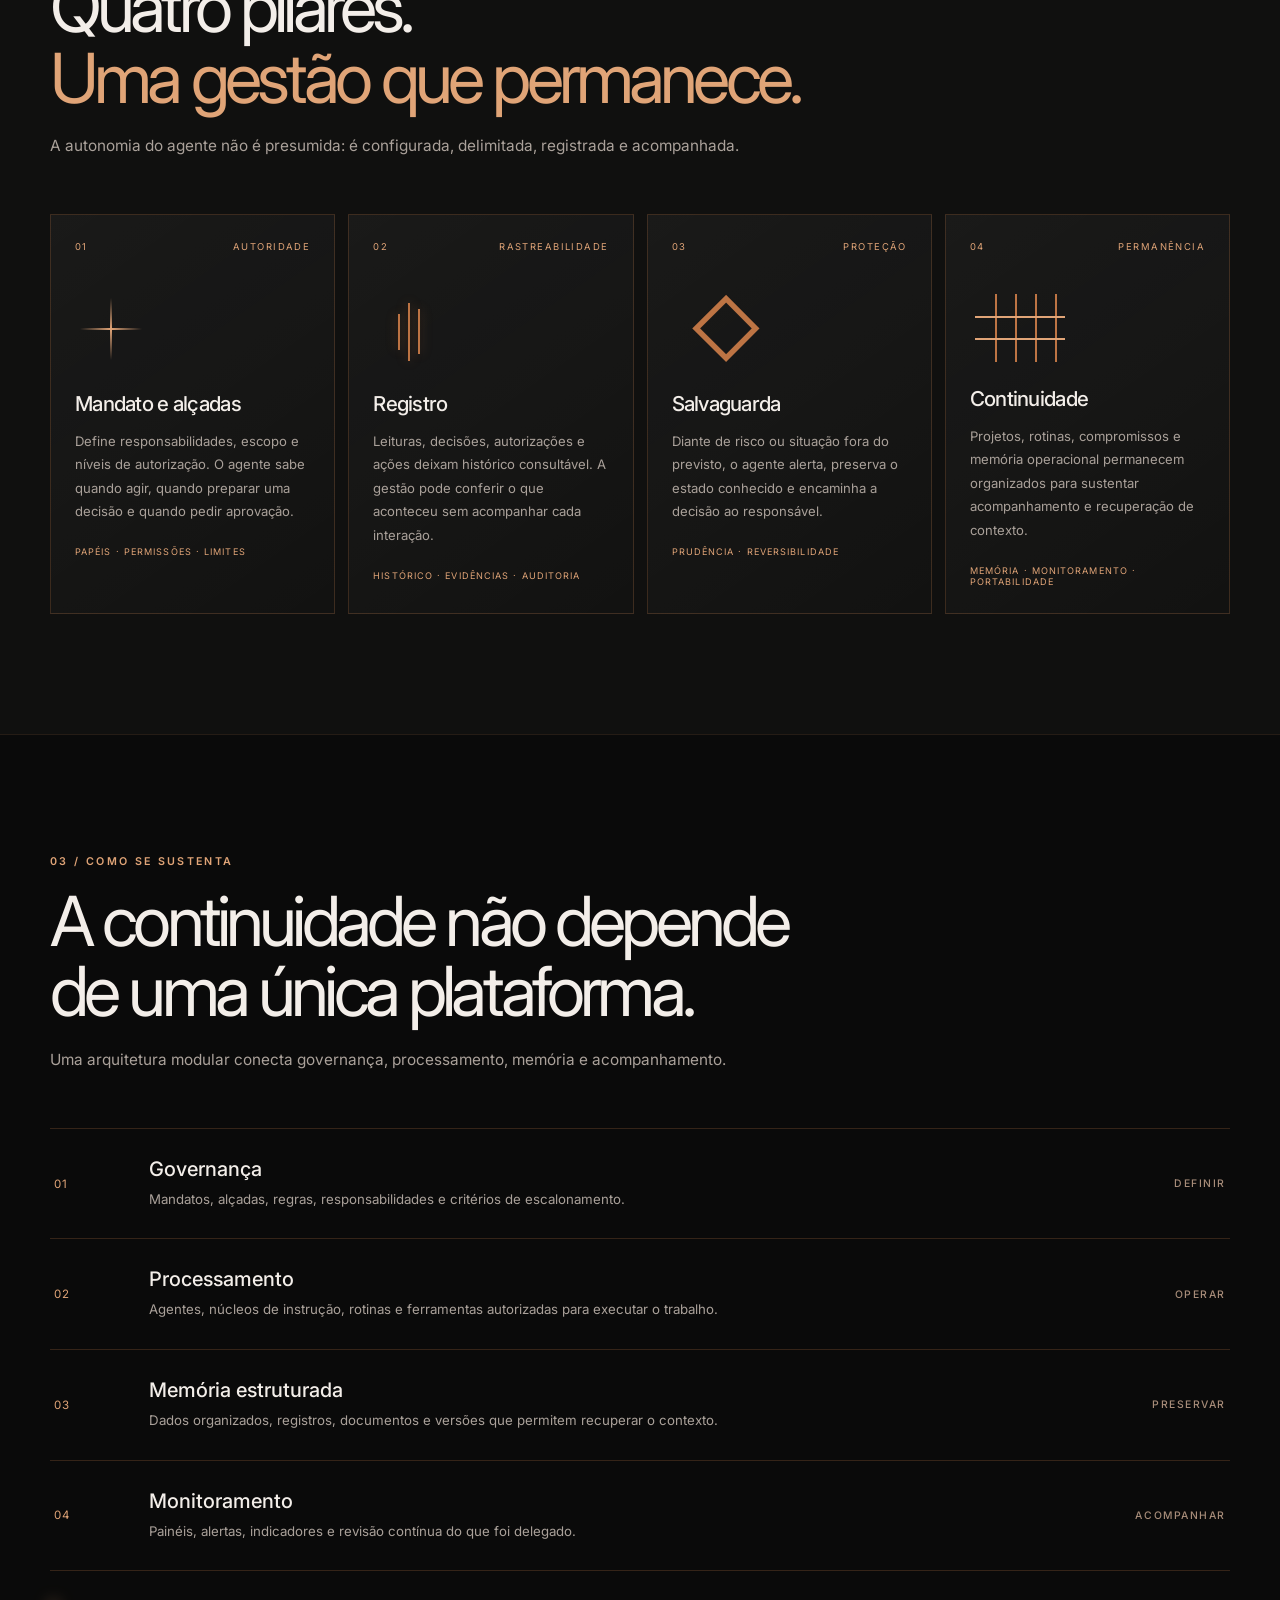
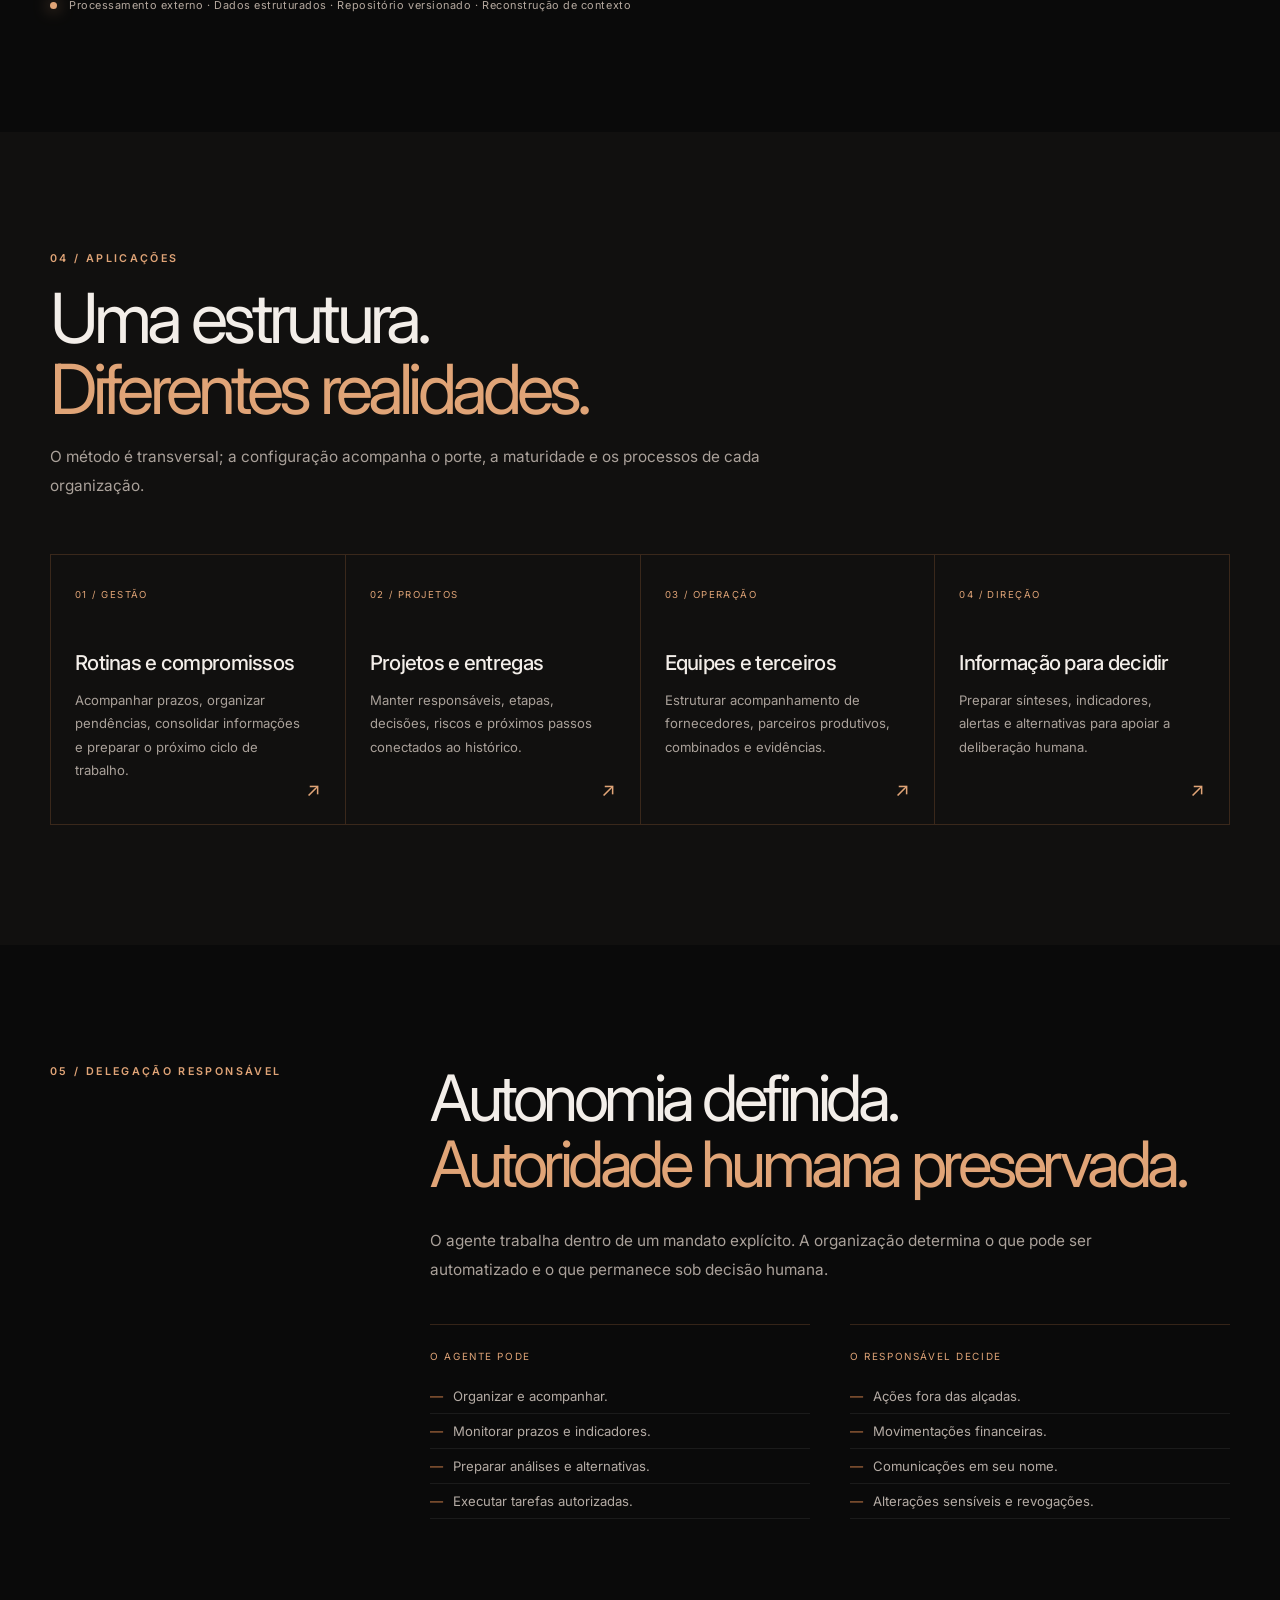
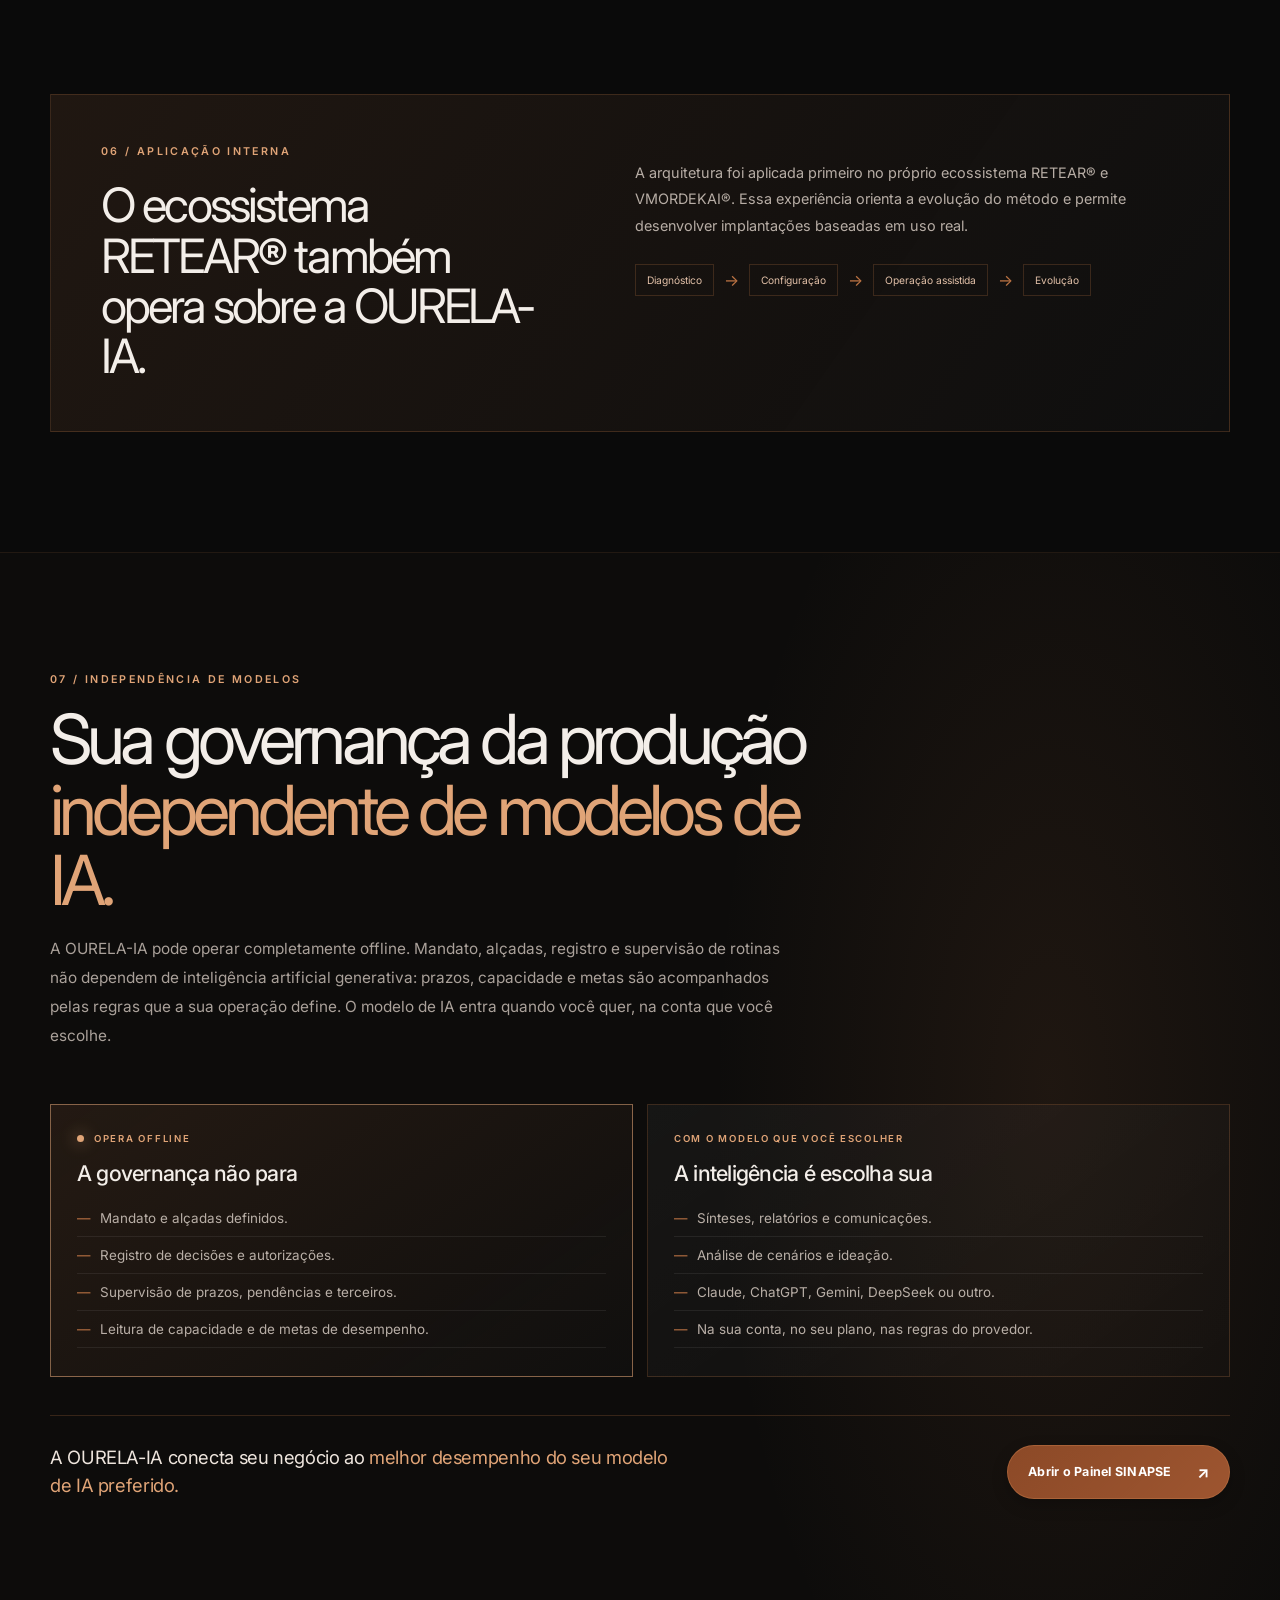
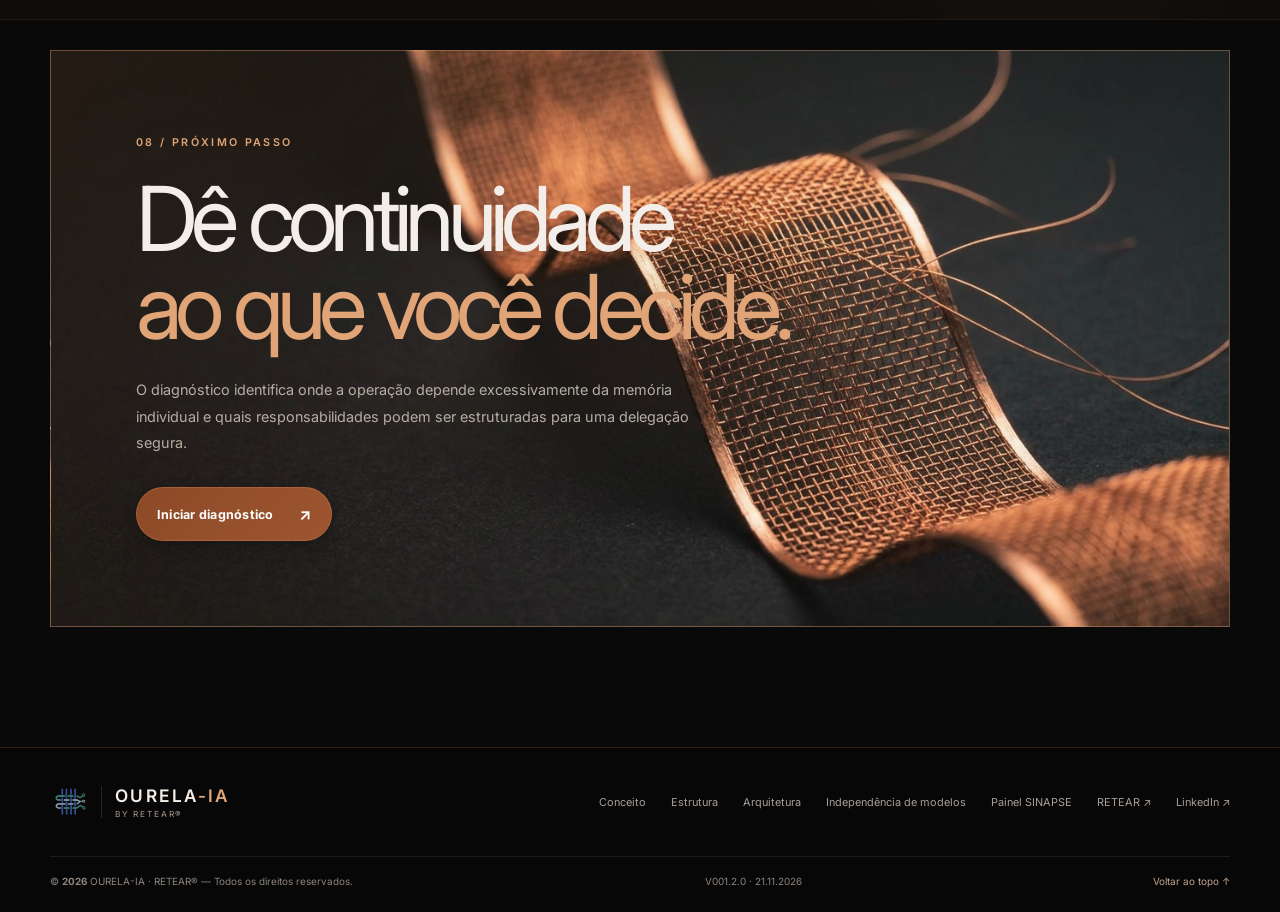
==== commit 1048a885: "Footer: RETEAR e LinkedIn em links separados, sem ® · VMORDEKAI-IA Regra da Diretoria: botões e link" ====
--- a/index.html
+++ b/index.html
@@ -155,7 +155,7 @@
     <section class="contact section" id="contato"><div class="wrap contact-panel reveal"><div class="section-label">08 / Próximo passo</div><h2>Dê continuidade<br><em>ao que você decide.</em></h2><p>O diagnóstico identifica onde a operação depende excessivamente da memória individual e quais responsabilidades podem ser estruturadas para uma delegação segura.</p><a class="button btn-ourela-cobre" href="https://wa.me/5541997584893?text=Ol%C3%A1%21%20Gostaria%20de%20conhecer%20a%20OURELA-IA%20e%20agendar%20um%20diagn%C3%B3stico." target="_blank" rel="noopener noreferrer">Iniciar diagnóstico <span>↗</span></a></div></section>
   </main>
 
-  <footer class="footer"><div class="wrap footer-main"><a class="brand footer-brand" href="#top"><img src="assets/logo-retear.png" alt="Símbolo RETEAR" class="brand-symbol"><span class="brand-divider"></span><span class="brand-name">OURELA<span>-IA</span><small>by RETEAR®</small></span></a><div class="footer-links"><a href="#conceito">Conceito</a><a href="#pilares">Estrutura</a><a href="#arquitetura">Arquitetura</a><a href="#independencia">Independência de modelos</a><a href="sinapse.html">Painel SINAPSE</a><a href="https://www.linkedin.com/in/victormordekai/" target="_blank" rel="noopener noreferrer">RETEAR® / LinkedIn ↗</a></div></div><div class="wrap footer-bottom"><span>© <b data-year>2026</b> OURELA-IA · RETEAR® — Todos os direitos reservados.</span><span>V001.2.0 · 21.11.2026</span><a href="#top">Voltar ao topo ↑</a></div></footer>
+  <footer class="footer"><div class="wrap footer-main"><a class="brand footer-brand" href="#top"><img src="assets/logo-retear.png" alt="Símbolo RETEAR" class="brand-symbol"><span class="brand-divider"></span><span class="brand-name">OURELA<span>-IA</span><small>by RETEAR®</small></span></a><div class="footer-links"><a href="#conceito">Conceito</a><a href="#pilares">Estrutura</a><a href="#arquitetura">Arquitetura</a><a href="#independencia">Independência de modelos</a><a href="sinapse.html">Painel SINAPSE</a><a href="https://victormordekai.github.io/RE-TEAR/" target="_blank" rel="noopener">RETEAR ↗</a><a href="https://www.linkedin.com/in/victormordekai/" target="_blank" rel="noopener noreferrer">LinkedIn ↗</a></div></div><div class="wrap footer-bottom"><span>© <b data-year>2026</b> OURELA-IA · RETEAR® — Todos os direitos reservados.</span><span>V001.2.0 · 21.11.2026</span><a href="#top">Voltar ao topo ↑</a></div></footer>
   <a class="hud-diag" href="https://wa.me/5541997584893?text=Ol%C3%A1%21%20Gostaria%20de%20conhecer%20a%20OURELA-IA%20e%20agendar%20um%20diagn%C3%B3stico." target="_blank" rel="noopener noreferrer" aria-label="Iniciar diagnóstico estratégico"><svg viewBox="0 0 24 24" aria-hidden="true" focusable="false"><circle cx="10.5" cy="10.5" r="6.5"/><path d="M15.4 15.4 21 21"/><path d="M6.4 10.6h1.9l1.2-2.4 1.8 4.6 1.2-2.2h1.5"/></svg><span class="hud-label">Iniciar diagnóstico estratégico</span></a>
   <script src="js/ourela.js"></script>
   <script src="js/ourela-nav.js" defer></script>
--- a/css/ourela-sinapse.css
+++ b/css/ourela-sinapse.css
@@ -184,6 +184,17 @@
 .sx-fonte{ margin:14px 0 0; font-size:.6rem; line-height:1.6; color:#7f766f; }
 .sx-marcas{ margin:30px 0 0; max-width:820px; font-size:.7rem; line-height:1.8; color:#857b74; }
 
+/* ---------- Outros (V001.1.0) ---------- */
+.sx-tab-outros{ min-width:120px; }
+.sx-cadeado-livre,.sx-cadeado-livre:before{ background:transparent; border-color:#8f857d; }
+.sx-cadeado-livre{ border:1.6px solid #8f857d; }
+.sx-card-outros{ grid-column:1 / -1; border-style:dashed; border-color:rgba(224,164,119,.4); }
+.sx-card-outros h3{ margin-top:22px; }
+.sx-outros-grid{ display:grid; grid-template-columns:1.2fr 1fr; gap:40px; align-items:start; }
+.sx-card-outros .sx-uso{ font-size:.86rem; max-width:560px; }
+.sx-card-outros .sx-planos{ margin:22px 0 0; }
+@media (max-width:700px){ .sx-outros-grid{ grid-template-columns:1fr; gap:0; } }
+
 /* ---------- responsivo ---------- */
 @media (max-width:980px){
   .sx-cards{ grid-template-columns:repeat(2,1fr); }
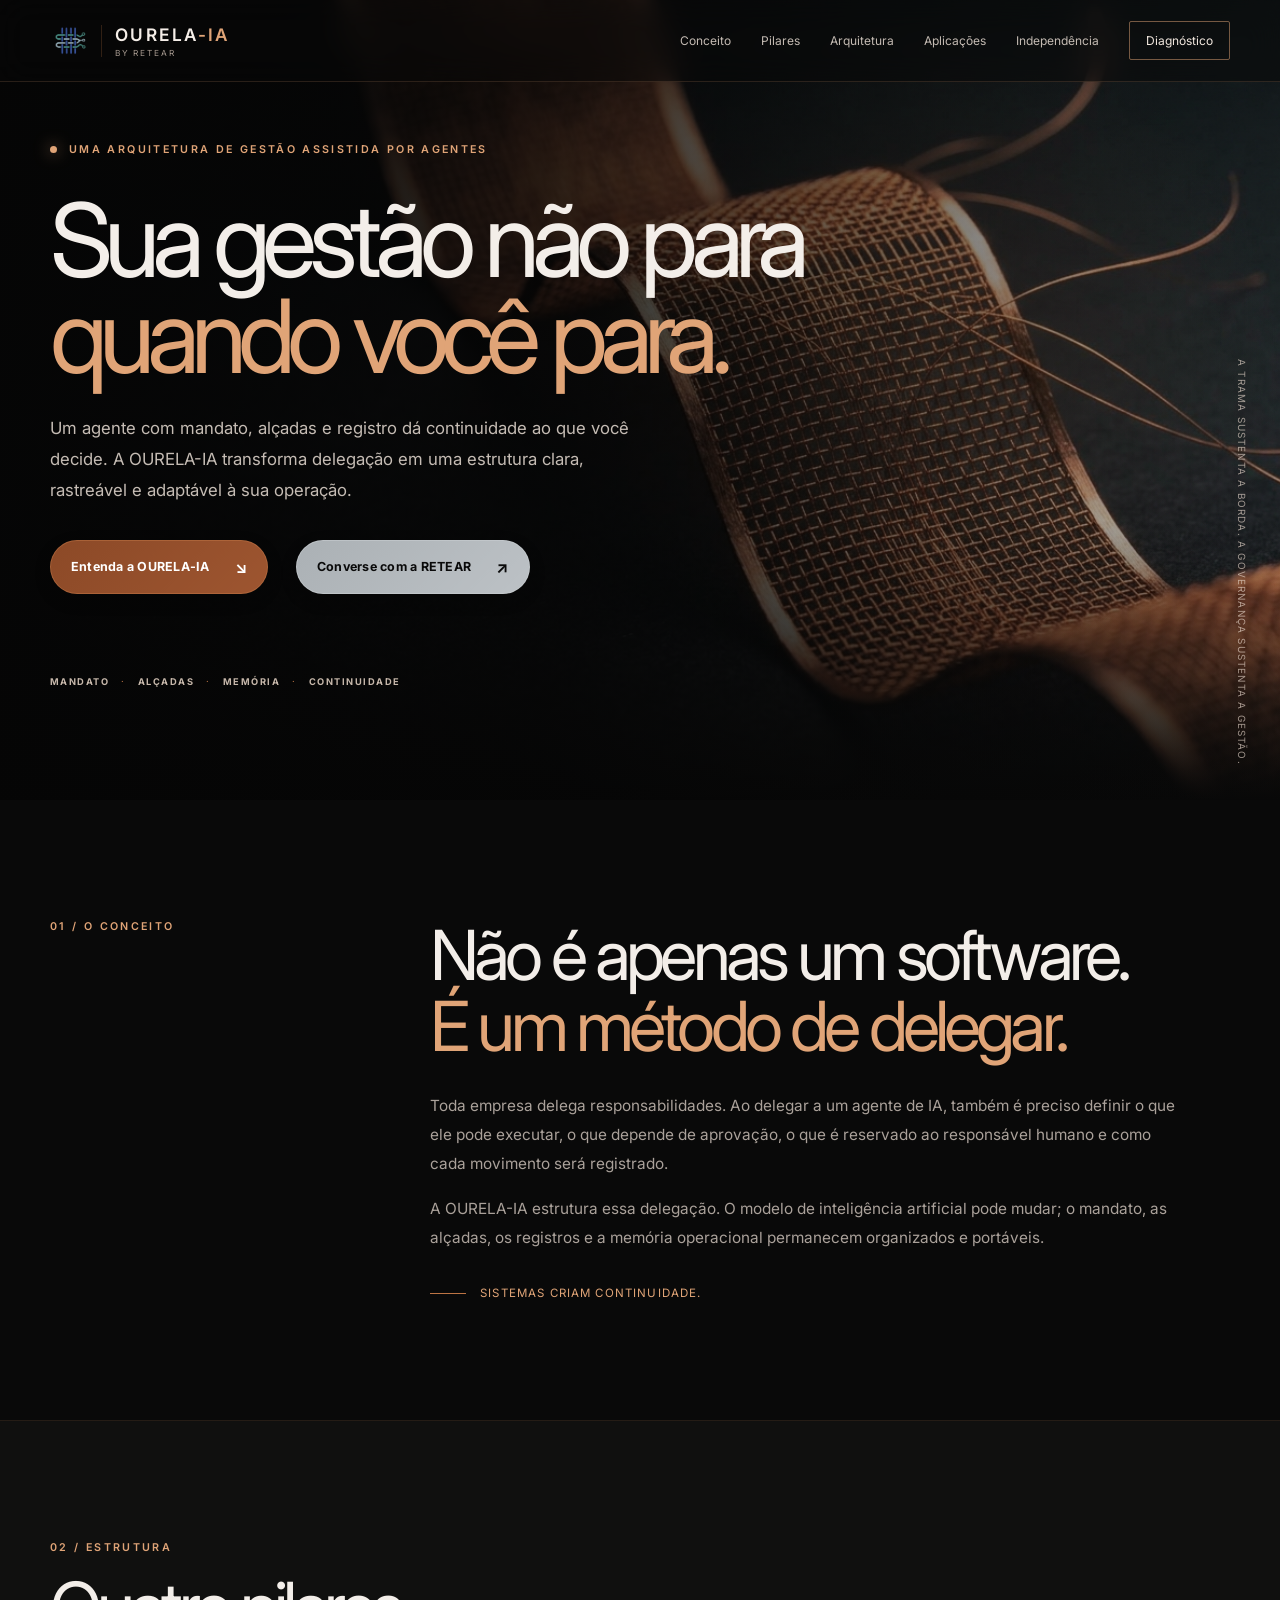
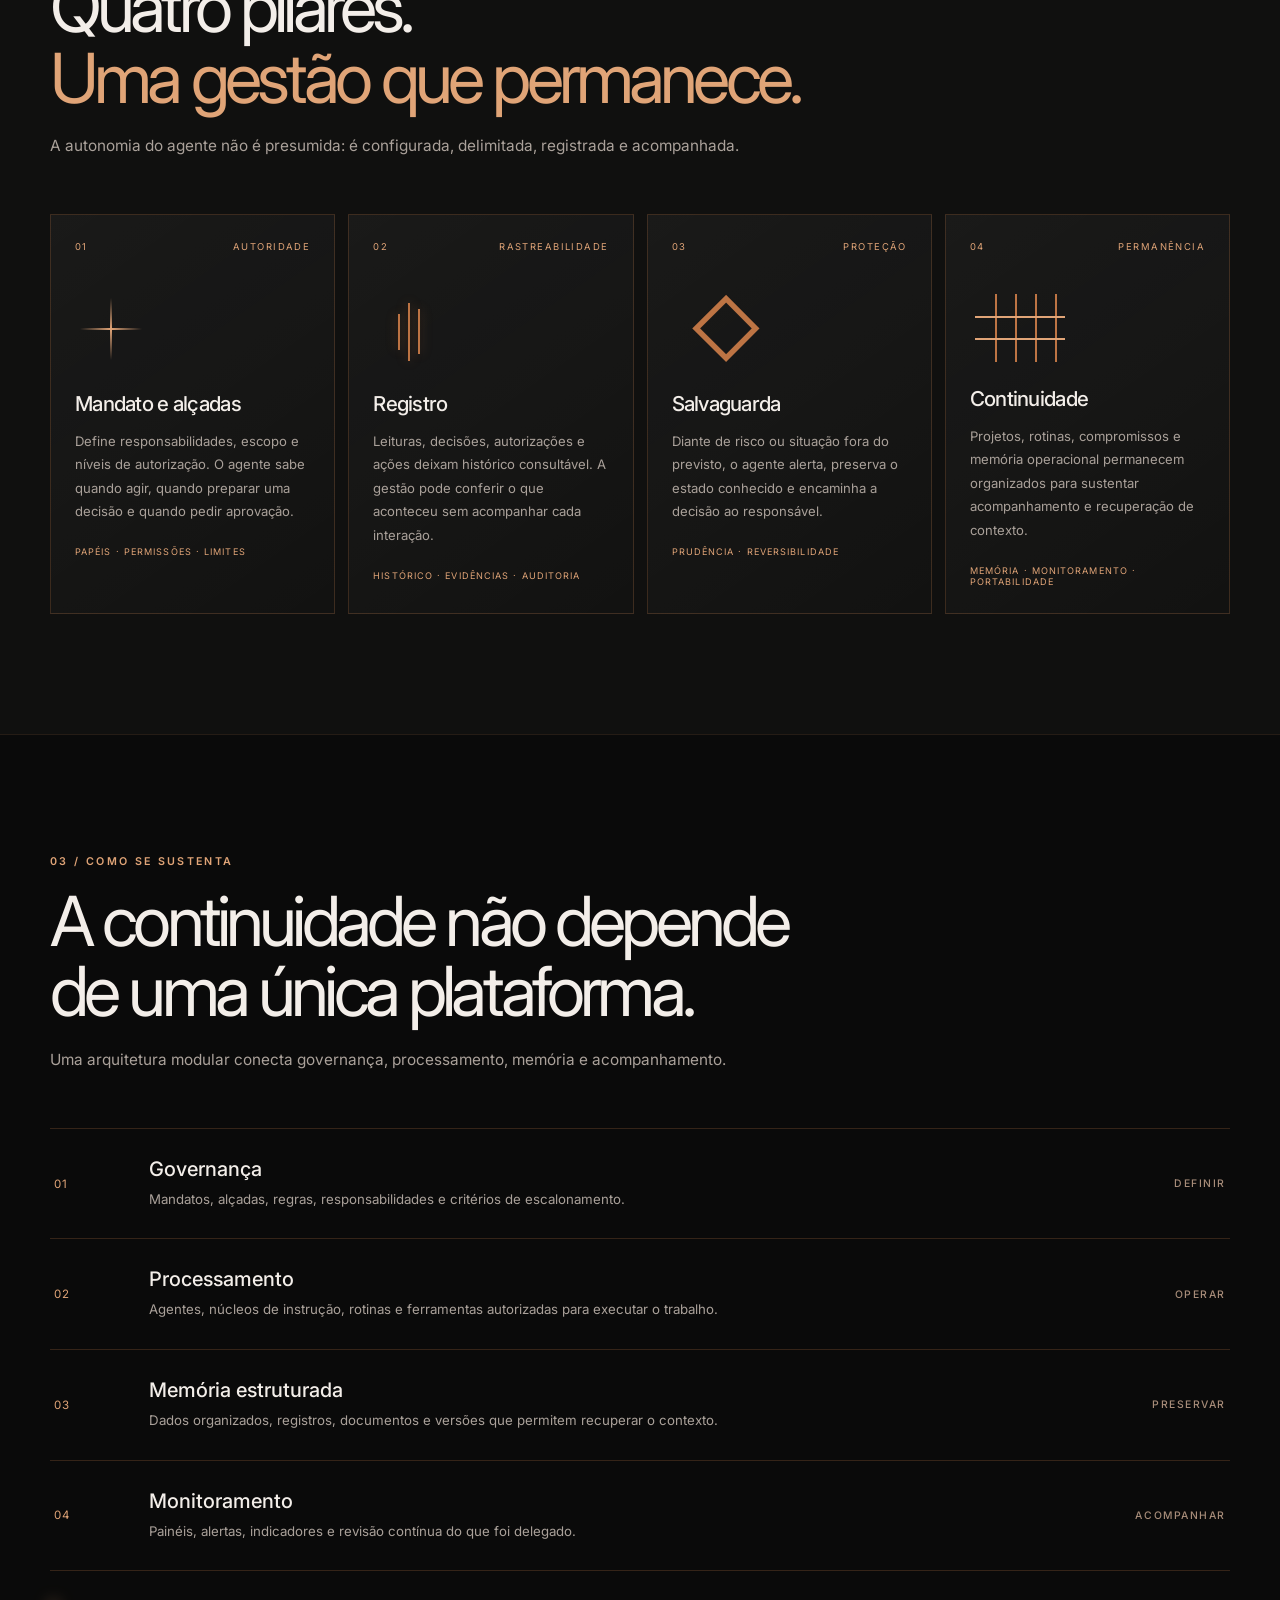
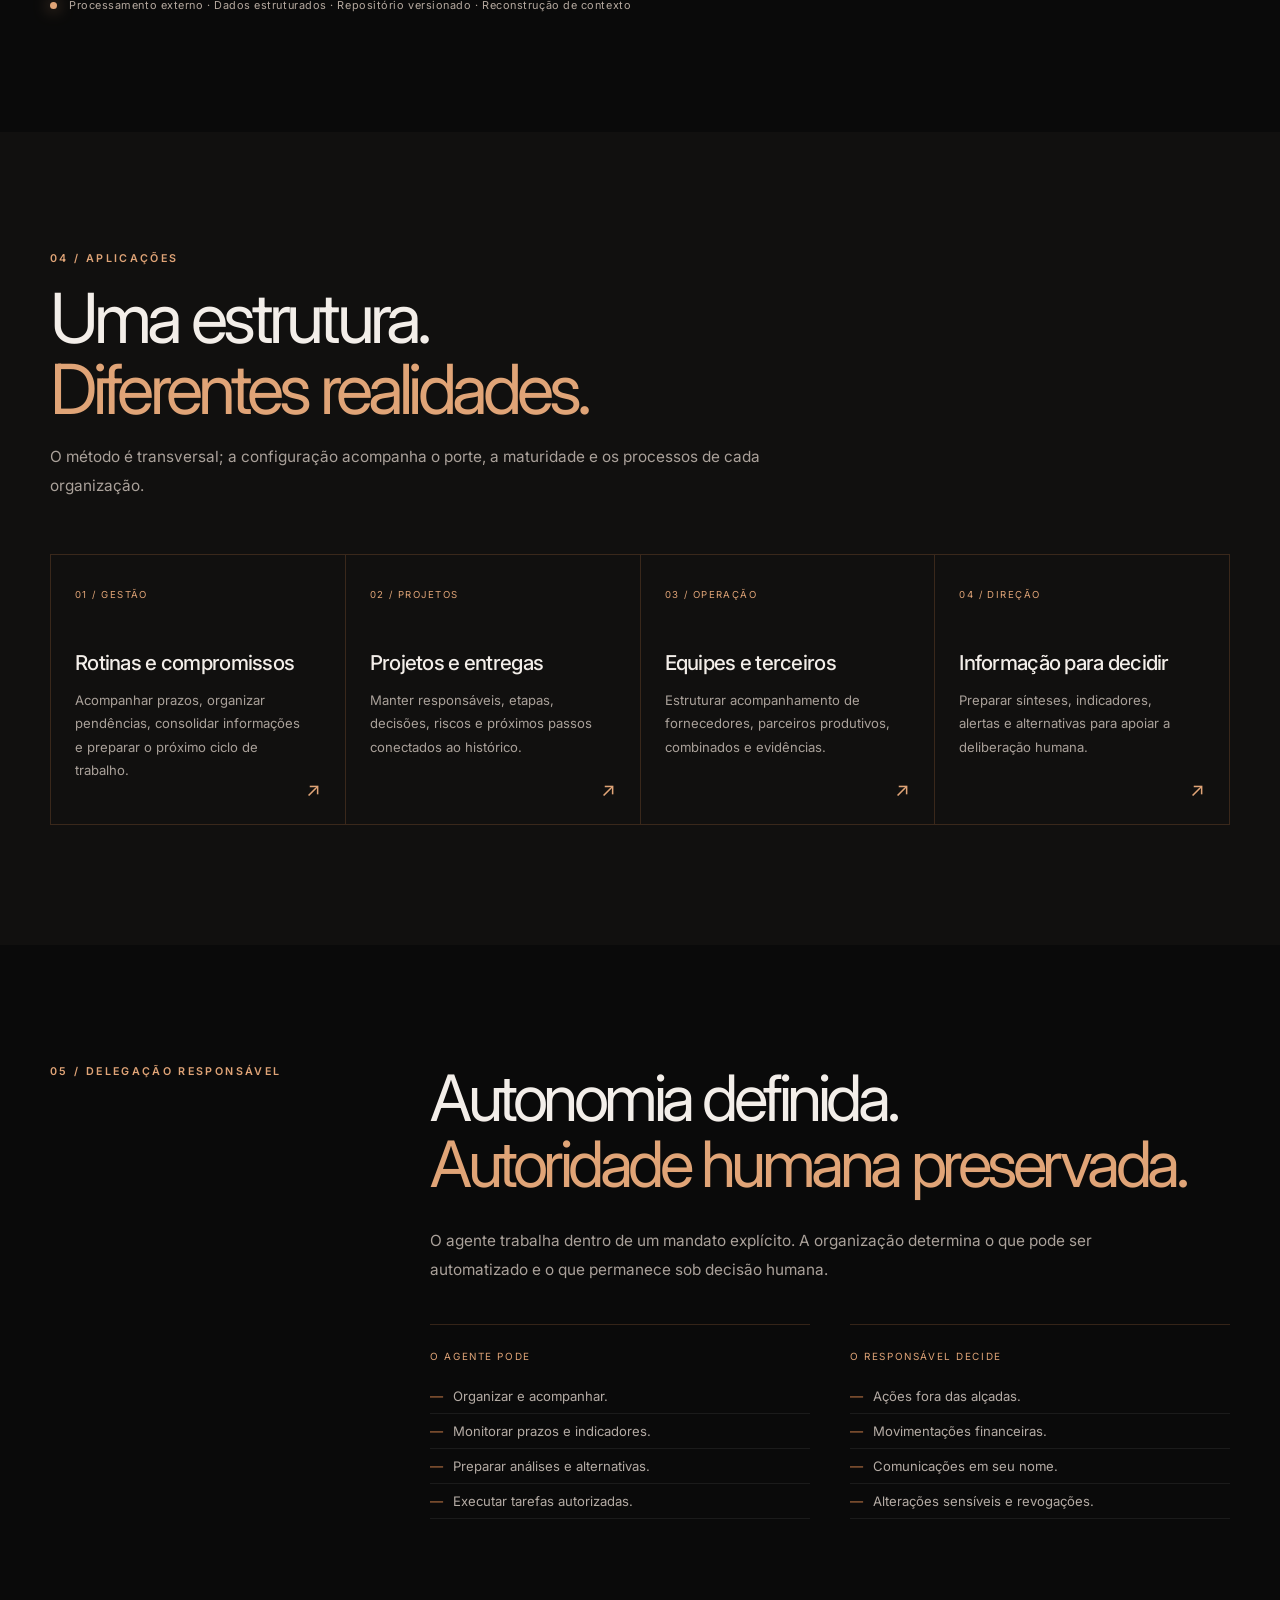
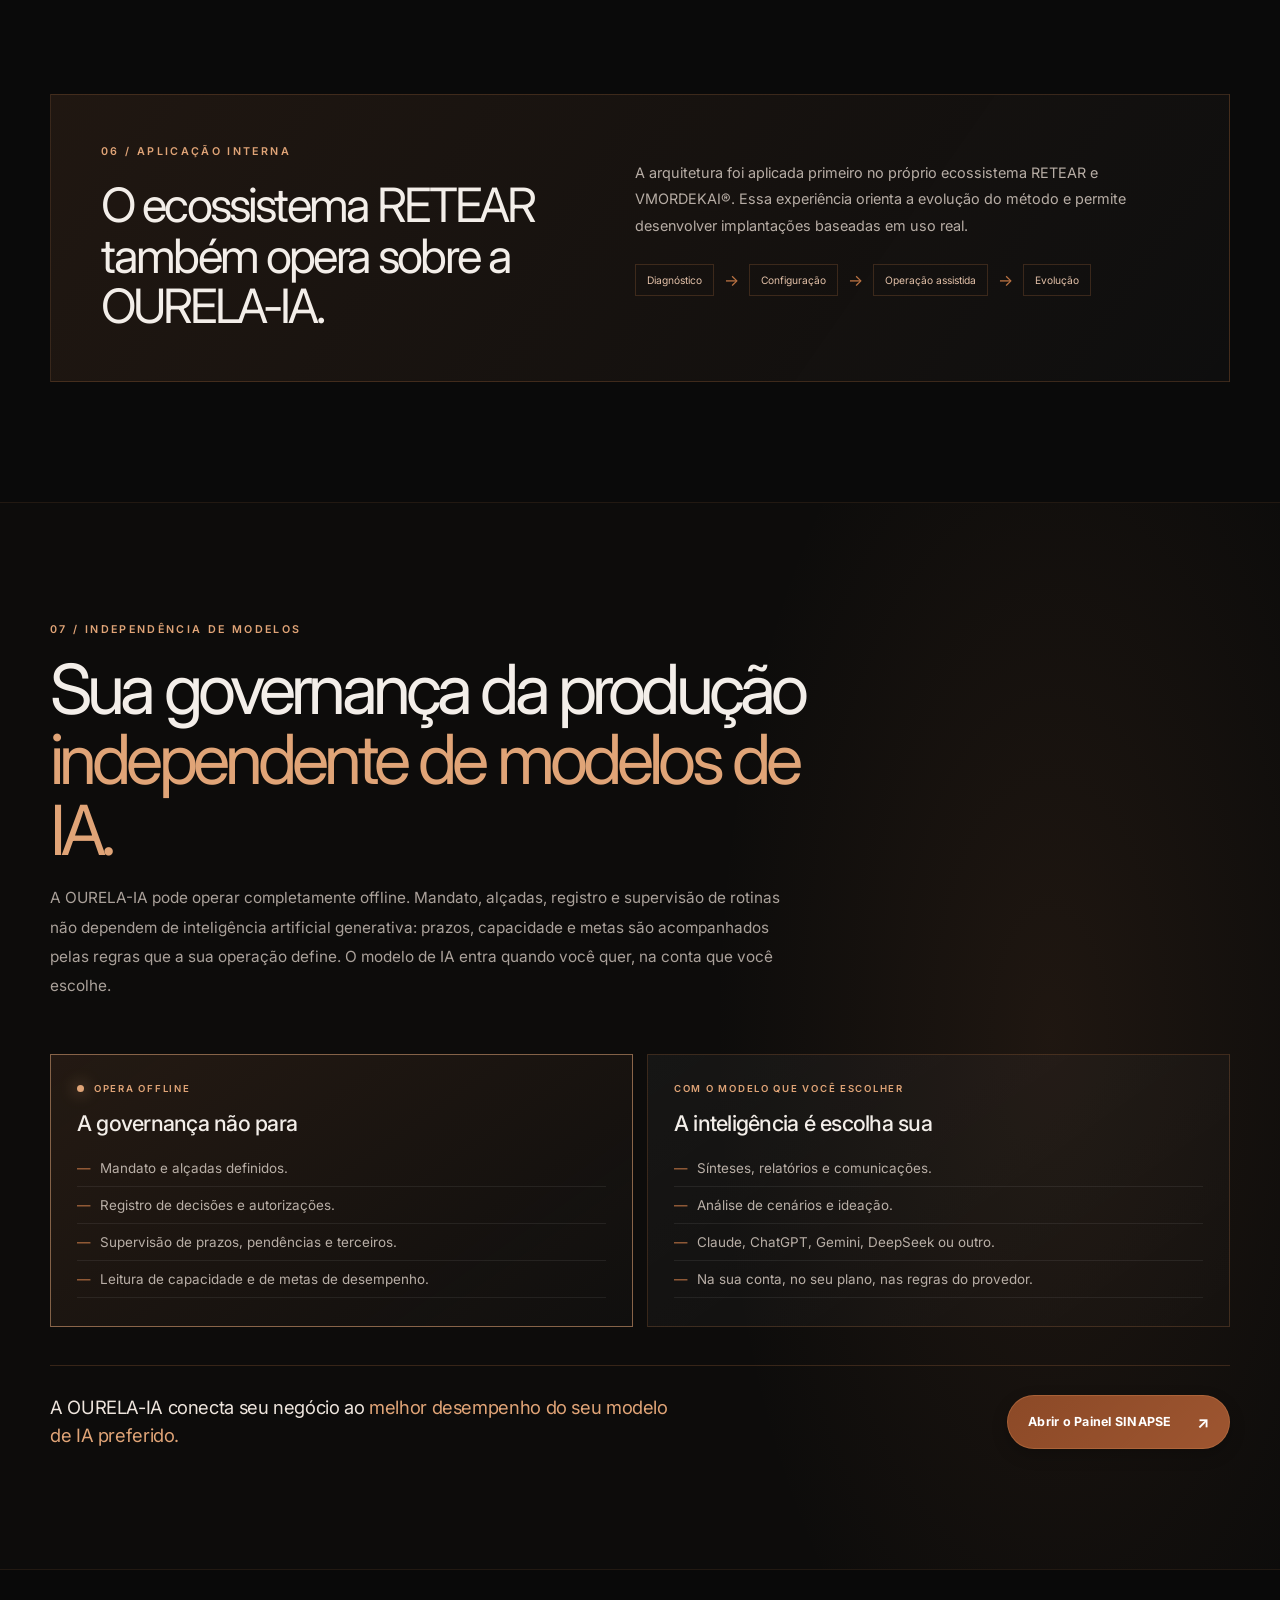
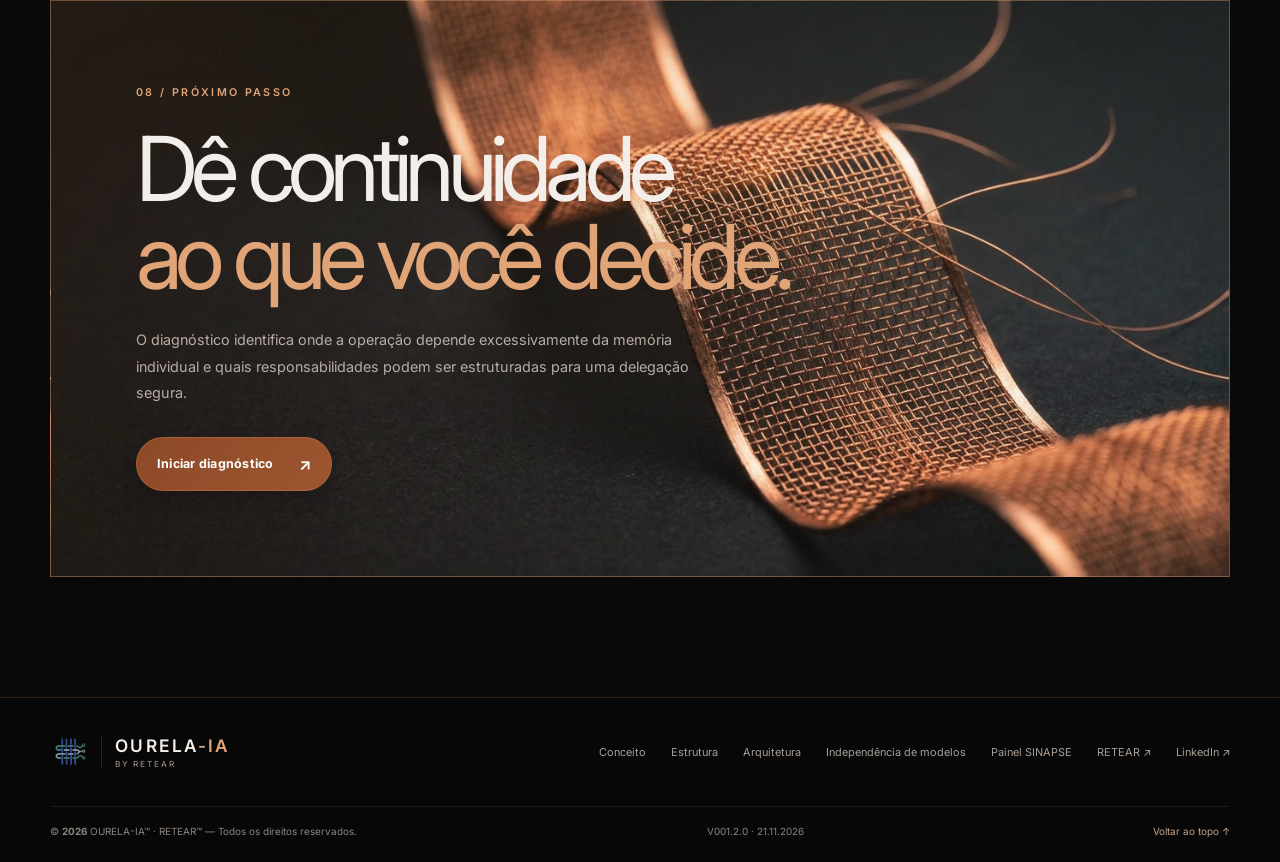
==== commit fb9967e8: "Regra de marcas do ecossistema · VMORDEKAI-IA - Botões e links: nome puro, sem ® nem ™. - Marcas ain" ====
--- a/index.html
+++ b/index.html
@@ -8,10 +8,10 @@
 
   <!-- SEO -->
   <title>OURELA-IA · Gestão com continuidade | Agente de IA com mandato, alçadas e registro</title>
-  <meta name="description" content="Sua gestão não para quando você para. A OURELA-IA estrutura a delegação a agentes de IA com mandato, alçadas, memória operacional e registro, do microempreendedor à grande indústria. Uma Frente estrutural RETEAR®.">
+  <meta name="description" content="Sua gestão não para quando você para. A OURELA-IA estrutura a delegação a agentes de IA com mandato, alçadas, memória operacional e registro, do microempreendedor à grande indústria. Uma Frente estrutural RETEAR.">
   <meta name="keywords" content="OURELA-IA, agente de IA para gestão, gestão com continuidade, delegação a inteligência artificial, governança de IA, alçadas, mandato, registro de decisões, gestão de projetos, gestão de terceiros, fornecedores, confecção, indústria têxtil, moda, pequenas empresas, RETEAR">
   <meta name="author" content="Victor Mordekai Ferreira">
-  <meta name="copyright" content="© OURELA-IA · Frente estrutural RETEAR®">
+  <meta name="copyright" content="© OURELA-IA™ · Frente estrutural RETEAR™">
   <link rel="canonical" href="https://victormordekai.github.io/ourela-ia/">
 
   <!-- Indexação -->
@@ -29,7 +29,7 @@
   <!-- Open Graph (WhatsApp, LinkedIn, Facebook): imagem 1200x630, endereço absoluto -->
   <meta property="og:type" content="website">
   <meta property="og:locale" content="pt_BR">
-  <meta property="og:site_name" content="OURELA-IA · RETEAR®">
+  <meta property="og:site_name" content="OURELA-IA · RETEAR">
   <meta property="og:title" content="OURELA-IA · Sua gestão não para quando você para.">
   <meta property="og:description" content="Um agente com mandato, alçadas e registro dá continuidade ao que você decide.">
   <meta property="og:url" content="https://victormordekai.github.io/ourela-ia/">
@@ -53,7 +53,7 @@
       {
         "@type": "Organization",
         "@id": "https://victormordekai.github.io/RE-TEAR/#org",
-        "name": "RETEAR®",
+        "name": "RETEAR",
         "url": "https://victormordekai.github.io/RE-TEAR/",
         "founder": { "@type": "Person", "name": "Victor Mordekai Ferreira", "sameAs": "https://www.linkedin.com/in/victormordekai/" }
       },
@@ -86,7 +86,7 @@
   <header class="topbar">
     <a class="brand" href="#top" aria-label="OURELA-IA início">
       <img src="assets/logo-retear.png" alt="Símbolo RETEAR" class="brand-symbol">
-      <span class="brand-divider"></span><span class="brand-name">OURELA<span>-IA</span><small>by RETEAR®</small></span>
+      <span class="brand-divider"></span><span class="brand-name">OURELA<span>-IA</span><small>by RETEAR</small></span>
       <span class="brand-hud" aria-hidden="true"><svg viewBox="0 0 68 48" aria-hidden="true" focusable="false"><defs><linearGradient id="ourelaBronze" x1="0" y1="0" x2="1" y2="1"><stop offset="0" stop-color="#f7c9a3"/><stop offset=".45" stop-color="#bd7444"/><stop offset="1" stop-color="#7a3f1f"/></linearGradient></defs><g fill="url(#ourelaBronze)" stroke="#090909" stroke-width="1.6"><rect x="4" y="14" width="32" height="6" rx="1"/><rect x="4" y="28" width="32" height="6" rx="1"/><rect x="11" y="4" width="6" height="40" rx="1"/><rect x="23" y="4" width="6" height="40" rx="1"/><rect x="9" y="14" width="10" height="6"/><rect x="21" y="28" width="10" height="6"/></g><text x="38" y="32" font-family="Inter, Arial, sans-serif" font-size="19" font-weight="700" fill="url(#ourelaBronze)">-IA</text></svg></span><span class="hud-label">OURELA-IA · início</span>
     </a>
     <button class="menu-toggle" aria-expanded="false" aria-controls="main-nav" aria-label="Abrir menu">☰<span class="hud-label">Menu</span></button>
@@ -141,7 +141,7 @@
 
     <section class="human section"><div class="wrap human-grid"><div class="section-label reveal">05 / Delegação responsável</div><div class="human-copy reveal"><h2>Autonomia definida.<br><em>Autoridade humana preservada.</em></h2><p>O agente trabalha dentro de um mandato explícito. A organização determina o que pode ser automatizado e o que permanece sob decisão humana.</p><div class="human-columns"><div><small>O AGENTE PODE</small><ul><li>Organizar e acompanhar.</li><li>Monitorar prazos e indicadores.</li><li>Preparar análises e alternativas.</li><li>Executar tarefas autorizadas.</li></ul></div><div><small>O RESPONSÁVEL DECIDE</small><ul><li>Ações fora das alçadas.</li><li>Movimentações financeiras.</li><li>Comunicações em seu nome.</li><li>Alterações sensíveis e revogações.</li></ul></div></div></div></div></section>
 
-    <section class="proof section"><div class="wrap proof-panel reveal"><div><div class="section-label">06 / Aplicação interna</div><h2>O ecossistema RETEAR® também opera sobre a OURELA-IA.</h2></div><div><p>A arquitetura foi aplicada primeiro no próprio ecossistema RETEAR® e VMORDEKAI®. Essa experiência orienta a evolução do método e permite desenvolver implantações baseadas em uso real.</p><div class="steps"><span>Diagnóstico</span><i>→</i><span>Configuração</span><i>→</i><span>Operação assistida</span><i>→</i><span>Evolução</span></div></div></div></section>
+    <section class="proof section"><div class="wrap proof-panel reveal"><div><div class="section-label">06 / Aplicação interna</div><h2>O ecossistema RETEAR também opera sobre a OURELA-IA.</h2></div><div><p>A arquitetura foi aplicada primeiro no próprio ecossistema RETEAR e VMORDEKAI®. Essa experiência orienta a evolução do método e permite desenvolver implantações baseadas em uso real.</p><div class="steps"><span>Diagnóstico</span><i>→</i><span>Configuração</span><i>→</i><span>Operação assistida</span><i>→</i><span>Evolução</span></div></div></div></section>
 
     <section class="ix-indep section" id="independencia"><div class="wrap">
       <div class="section-heading reveal"><div class="section-label">07 / Independência de modelos</div><h2>Sua governança da produção<br><em>independente de modelos de IA.</em></h2><p>A OURELA-IA pode operar completamente offline. Mandato, alçadas, registro e supervisão de rotinas não dependem de inteligência artificial generativa: prazos, capacidade e metas são acompanhados pelas regras que a sua operação define. O modelo de IA entra quando você quer, na conta que você escolhe.</p></div>
@@ -155,7 +155,7 @@
     <section class="contact section" id="contato"><div class="wrap contact-panel reveal"><div class="section-label">08 / Próximo passo</div><h2>Dê continuidade<br><em>ao que você decide.</em></h2><p>O diagnóstico identifica onde a operação depende excessivamente da memória individual e quais responsabilidades podem ser estruturadas para uma delegação segura.</p><a class="button btn-ourela-cobre" href="https://wa.me/5541997584893?text=Ol%C3%A1%21%20Gostaria%20de%20conhecer%20a%20OURELA-IA%20e%20agendar%20um%20diagn%C3%B3stico." target="_blank" rel="noopener noreferrer">Iniciar diagnóstico <span>↗</span></a></div></section>
   </main>
 
-  <footer class="footer"><div class="wrap footer-main"><a class="brand footer-brand" href="#top"><img src="assets/logo-retear.png" alt="Símbolo RETEAR" class="brand-symbol"><span class="brand-divider"></span><span class="brand-name">OURELA<span>-IA</span><small>by RETEAR®</small></span></a><div class="footer-links"><a href="#conceito">Conceito</a><a href="#pilares">Estrutura</a><a href="#arquitetura">Arquitetura</a><a href="#independencia">Independência de modelos</a><a href="sinapse.html">Painel SINAPSE</a><a href="https://victormordekai.github.io/RE-TEAR/" target="_blank" rel="noopener">RETEAR ↗</a><a href="https://www.linkedin.com/in/victormordekai/" target="_blank" rel="noopener noreferrer">LinkedIn ↗</a></div></div><div class="wrap footer-bottom"><span>© <b data-year>2026</b> OURELA-IA · RETEAR® — Todos os direitos reservados.</span><span>V001.2.0 · 21.11.2026</span><a href="#top">Voltar ao topo ↑</a></div></footer>
+  <footer class="footer"><div class="wrap footer-main"><a class="brand footer-brand" href="#top"><img src="assets/logo-retear.png" alt="Símbolo RETEAR" class="brand-symbol"><span class="brand-divider"></span><span class="brand-name">OURELA<span>-IA</span><small>by RETEAR</small></span></a><div class="footer-links"><a href="#conceito">Conceito</a><a href="#pilares">Estrutura</a><a href="#arquitetura">Arquitetura</a><a href="#independencia">Independência de modelos</a><a href="sinapse.html">Painel SINAPSE</a><a href="https://victormordekai.github.io/RE-TEAR/" target="_blank" rel="noopener">RETEAR ↗</a><a href="https://www.linkedin.com/in/victormordekai/" target="_blank" rel="noopener noreferrer">LinkedIn ↗</a></div></div><div class="wrap footer-bottom"><span>© <b data-year>2026</b> OURELA-IA™ · RETEAR™ — Todos os direitos reservados.</span><span>V001.2.0 · 21.11.2026</span><a href="#top">Voltar ao topo ↑</a></div></footer>
   <a class="hud-diag" href="https://wa.me/5541997584893?text=Ol%C3%A1%21%20Gostaria%20de%20conhecer%20a%20OURELA-IA%20e%20agendar%20um%20diagn%C3%B3stico." target="_blank" rel="noopener noreferrer" aria-label="Iniciar diagnóstico estratégico"><svg viewBox="0 0 24 24" aria-hidden="true" focusable="false"><circle cx="10.5" cy="10.5" r="6.5"/><path d="M15.4 15.4 21 21"/><path d="M6.4 10.6h1.9l1.2-2.4 1.8 4.6 1.2-2.2h1.5"/></svg><span class="hud-label">Iniciar diagnóstico estratégico</span></a>
   <script src="js/ourela.js"></script>
   <script src="js/ourela-nav.js" defer></script>
